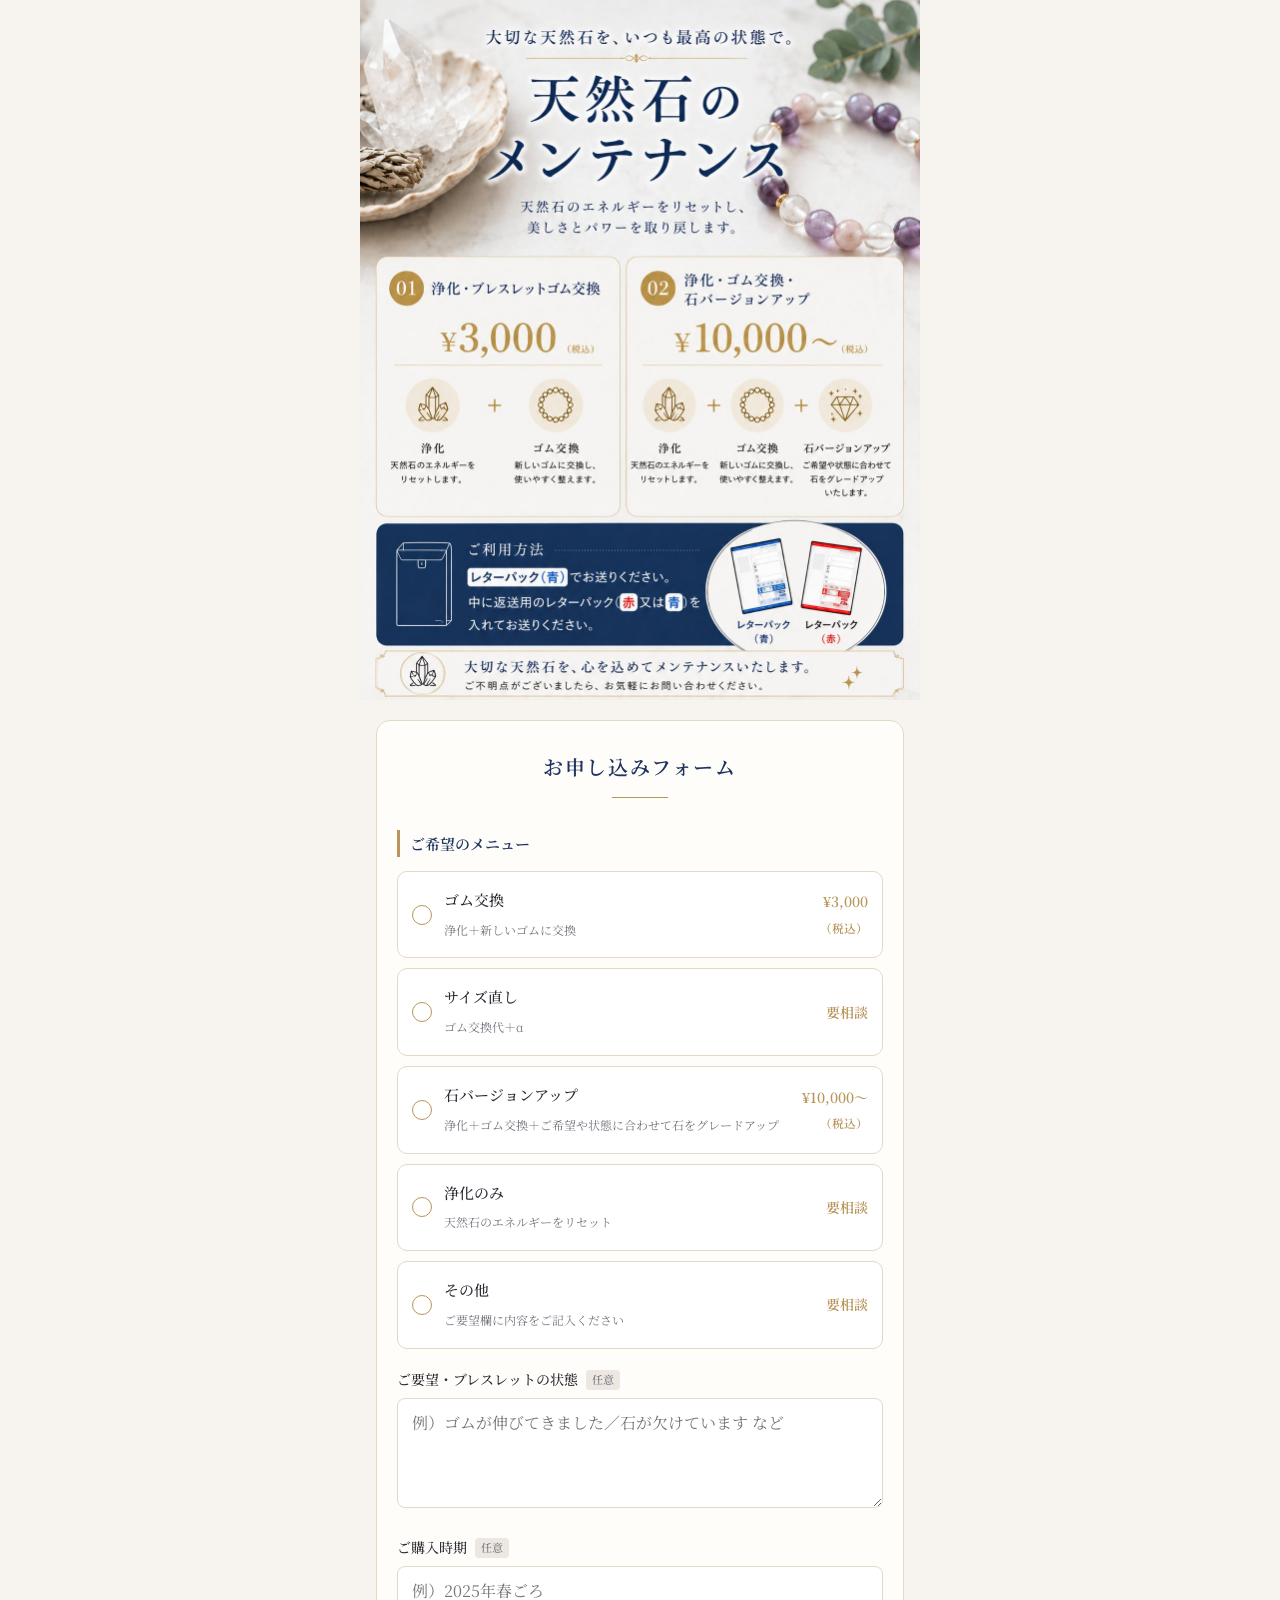
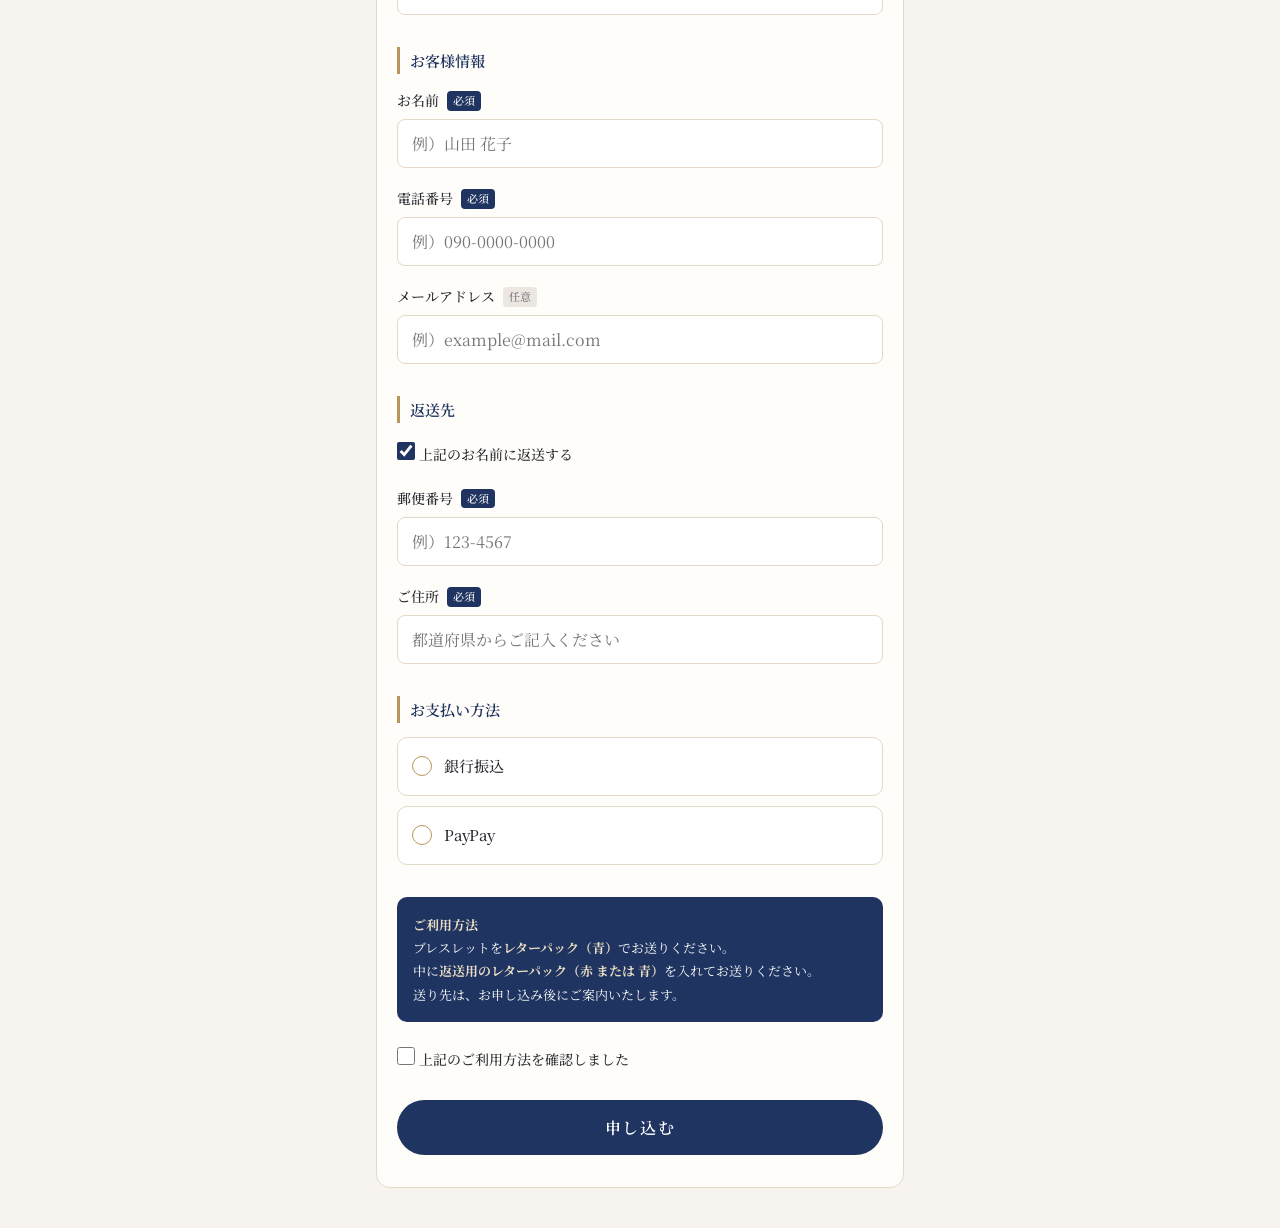
==== maintenance.html @ c54e3139 "メンテナンス申込フォーム（LIFF対応）を追加 - maintenance.html: 浄化・ゴム交換・サイズ直し・石バージョンアップの申込フォーム   LINEの中（LIFF）で開くとLINE名の入" ====
<!DOCTYPE html>
<html lang="ja">
<head>
  <meta charset="UTF-8">
  <meta name="viewport" content="width=device-width, initial-scale=1.0">
  <title>天然石のメンテナンス お申し込み</title>
  <meta name="description" content="天然石ブレスレットの浄化・ゴム交換・サイズ直し・石バージョンアップのお申し込みフォーム">
  <meta name="robots" content="noindex">
  <link rel="preconnect" href="https://fonts.googleapis.com">
  <link rel="preconnect" href="https://fonts.gstatic.com" crossorigin>
  <link href="https://fonts.googleapis.com/css2?family=Noto+Serif+JP:wght@400;500;600&display=swap" rel="stylesheet">
  <script charset="utf-8" src="https://static.line-scdn.net/liff/edge/2/sdk.js"></script>
  <style>
    *, *::before, *::after { box-sizing: border-box; margin: 0; padding: 0; }

    :root {
      --navy:       #1f3460;
      --navy-light: #2f4a7e;
      --gold:       #b8955a;
      --gold-light: #e9dcc3;
      --bg:         #f7f4ef;
      --card:       #fffdf9;
      --border:     #e4d9c6;
      --text:       #2b2b33;
      --text-muted: #77737d;
      --error:      #c0504d;
      --line-green: #06c755;
    }

    body {
      background: var(--bg);
      color: var(--text);
      font-family: 'Noto Serif JP', serif;
      line-height: 1.8;
      -webkit-text-size-adjust: 100%;
    }

    .wrap { max-width: 560px; margin: 0 auto; }

    .hero img { display: block; width: 100%; height: auto; }

    .greeting {
      margin: 20px 16px 0;
      padding: 12px 16px;
      background: var(--card);
      border: 1px solid var(--border);
      border-radius: 10px;
      font-size: 14px;
      color: var(--navy);
      display: none;
    }

    .friend-banner {
      margin: 12px 16px 0;
      padding: 14px 16px;
      background: #eefaf2;
      border: 1px solid #bfe8cd;
      border-radius: 10px;
      font-size: 13px;
      display: none;
    }
    .friend-banner a {
      display: inline-block;
      margin-top: 8px;
      padding: 8px 18px;
      background: var(--line-green);
      color: #fff;
      border-radius: 999px;
      text-decoration: none;
      font-weight: 600;
    }

    .form-card {
      margin: 20px 16px 40px;
      padding: 28px 20px 32px;
      background: var(--card);
      border: 1px solid var(--border);
      border-radius: 14px;
    }

    .form-title {
      text-align: center;
      font-size: 20px;
      font-weight: 600;
      color: var(--navy);
      letter-spacing: .08em;
    }
    .form-title::after {
      content: '';
      display: block;
      width: 56px;
      height: 1px;
      margin: 12px auto 0;
      background: var(--gold);
    }

    .section-title {
      margin: 32px 0 14px;
      padding-left: 10px;
      border-left: 3px solid var(--gold);
      font-size: 15px;
      font-weight: 600;
      color: var(--navy);
    }

    .form-group { margin-bottom: 18px; }

    .form-group > label,
    .group-label {
      display: block;
      margin-bottom: 6px;
      font-size: 14px;
      font-weight: 500;
    }

    .required, .optional {
      display: inline-block;
      margin-left: 8px;
      padding: 0 6px;
      border-radius: 4px;
      font-size: 11px;
      vertical-align: 1px;
    }
    .required { background: var(--navy); color: #fff; }
    .optional { background: #ece8e1; color: var(--text-muted); }

    input[type="text"], input[type="tel"], input[type="email"], textarea {
      width: 100%;
      padding: 12px 14px;
      border: 1px solid var(--border);
      border-radius: 8px;
      background: #fff;
      color: var(--text);
      font-family: inherit;
      font-size: 16px; /* iOSで拡大されないように16px以上 */
      transition: border-color .2s;
    }
    input:focus, textarea:focus { outline: none; border-color: var(--gold); }
    textarea { min-height: 110px; resize: vertical; }

    .hint { margin-top: 4px; font-size: 12px; color: var(--text-muted); }

    .field-error { display: none; margin-top: 4px; font-size: 12px; color: var(--error); }
    .has-error input, .has-error textarea { border-color: var(--error); }
    .has-error .choice { border-color: var(--error); }
    .has-error .field-error { display: block; }

    /* ── 選択肢（メニュー・お支払い） ── */
    .choices { display: grid; gap: 10px; }
    .choice {
      position: relative;
      display: flex;
      align-items: center;
      gap: 12px;
      padding: 14px;
      border: 1px solid var(--border);
      border-radius: 10px;
      background: #fff;
      cursor: pointer;
      transition: border-color .2s, background .2s;
    }
    .choice input { position: absolute; opacity: 0; pointer-events: none; }
    .choice .dot {
      flex: none;
      width: 20px; height: 20px;
      border: 1.5px solid var(--gold);
      border-radius: 50%;
    }
    .choice:has(input:checked) { border-color: var(--gold); background: #fbf6ec; }
    .choice:has(input:checked) .dot { background: radial-gradient(var(--gold) 0 45%, transparent 50%); }
    .choice:has(input:focus-visible) { outline: 2px solid var(--gold); outline-offset: 2px; }
    .choice-body { flex: 1; min-width: 0; }
    .choice-name { font-size: 15px; font-weight: 500; }
    .choice-desc { font-size: 12px; color: var(--text-muted); line-height: 1.6; }
    .choice-price { flex: none; font-size: 14px; font-weight: 600; color: var(--gold); text-align: right; }

    .check {
      display: flex;
      gap: 10px;
      align-items: flex-start;
      font-size: 14px;
      cursor: pointer;
    }
    .check input { margin-top: 5px; width: 18px; height: 18px; accent-color: var(--navy); flex: none; }

    .how-to {
      margin-top: 32px;
      padding: 16px;
      background: var(--navy);
      color: #fff;
      border-radius: 10px;
      font-size: 13px;
    }
    .how-to strong { color: var(--gold-light); }

    .btn-submit {
      display: block;
      width: 100%;
      margin-top: 28px;
      padding: 16px;
      border: none;
      border-radius: 999px;
      background: var(--navy);
      color: #fff;
      font-family: inherit;
      font-size: 16px;
      font-weight: 600;
      letter-spacing: .1em;
      cursor: pointer;
      transition: background .2s;
    }
    .btn-submit:hover { background: var(--navy-light); }
    .btn-submit:disabled { opacity: .6; cursor: default; }

    .hidden { display: none !important; }

    #thanks { display: none; text-align: center; padding: 16px 0; }
    #thanks .icon { font-size: 28px; color: var(--gold); }
    #thanks h2 { margin: 8px 0 16px; font-size: 18px; color: var(--navy); }
    #thanks p { font-size: 14px; text-align: left; }
    #thanks .btn-submit { margin-top: 24px; }
  </style>
</head>
<body>
<div class="wrap">

  <div class="hero">
    <img src="images/maintenance.jpg" alt="天然石のメンテナンス｜01 浄化・ブレスレットゴム交換 3,000円（税込）／02 浄化・ゴム交換・石バージョンアップ 10,000円〜（税込）／レターパック（青）でお送りください。中に返送用のレターパック（赤または青）を入れてお送りください。" width="1122" height="1402">
  </div>

  <p class="greeting" id="greeting"></p>

  <div class="friend-banner" id="friendBanner">
    お申し込み後のご連絡はLINEでお送りします。<br>
    まだの方は友だち追加をお願いいたします。<br>
    <a href="https://line.me/R/ti/p/@736geidk">友だち追加する</a>
  </div>

  <div class="form-card">
    <form id="maintenanceForm" novalidate>
      <h1 class="form-title">お申し込みフォーム</h1>

      <p class="section-title">ご希望のメニュー</p>

      <div class="form-group">
        <div class="choices">
          <label class="choice">
            <input type="radio" name="menu" value="ゴム交換（浄化付き）" required>
            <span class="dot"></span>
            <span class="choice-body">
              <span class="choice-name">ゴム交換</span><br>
              <span class="choice-desc">浄化＋新しいゴムに交換</span>
            </span>
            <span class="choice-price">¥3,000<br><small>（税込）</small></span>
          </label>
          <label class="choice">
            <input type="radio" name="menu" value="サイズ直し">
            <span class="dot"></span>
            <span class="choice-body">
              <span class="choice-name">サイズ直し</span><br>
              <span class="choice-desc">ゴム交換代＋α</span>
            </span>
            <span class="choice-price">要相談</span>
          </label>
          <label class="choice">
            <input type="radio" name="menu" value="バージョンアップ（浄化・ゴム交換付き）">
            <span class="dot"></span>
            <span class="choice-body">
              <span class="choice-name">石バージョンアップ</span><br>
              <span class="choice-desc">浄化＋ゴム交換＋ご希望や状態に合わせて石をグレードアップ</span>
            </span>
            <span class="choice-price">¥10,000〜<br><small>（税込）</small></span>
          </label>
          <label class="choice">
            <input type="radio" name="menu" value="浄化のみ">
            <span class="dot"></span>
            <span class="choice-body">
              <span class="choice-name">浄化のみ</span><br>
              <span class="choice-desc">天然石のエネルギーをリセット</span>
            </span>
            <span class="choice-price">要相談</span>
          </label>
          <label class="choice">
            <input type="radio" name="menu" value="その他">
            <span class="dot"></span>
            <span class="choice-body">
              <span class="choice-name">その他</span><br>
              <span class="choice-desc">ご要望欄に内容をご記入ください</span>
            </span>
            <span class="choice-price">要相談</span>
          </label>
        </div>
        <p class="field-error">メニューを選択してください</p>
      </div>

      <div class="form-group hidden" id="sizeGroup">
        <label for="wishSize">ご希望のサイズ<span class="required">必須</span></label>
        <input type="text" id="wishSize" placeholder="例）今より1cm大きく／内径16cm">
        <p class="hint">分かる範囲で大丈夫です。手首まわりのサイズでもOKです。</p>
        <p class="field-error">ご希望のサイズをご記入ください</p>
      </div>

      <div class="form-group">
        <label for="detail">ご要望・ブレスレットの状態<span class="optional" id="detailBadge">任意</span></label>
        <textarea id="detail" placeholder="例）ゴムが伸びてきました／石が欠けています など"></textarea>
        <p class="field-error">ご要望をご記入ください</p>
      </div>

      <div class="form-group">
        <label for="purchase">ご購入時期<span class="optional">任意</span></label>
        <input type="text" id="purchase" placeholder="例）2025年春ごろ">
      </div>

      <p class="section-title">お客様情報</p>

      <div class="form-group">
        <label for="name">お名前<span class="required">必須</span></label>
        <input type="text" id="name" required autocomplete="name" placeholder="例）山田 花子">
        <p class="field-error">お名前をご記入ください</p>
      </div>

      <div class="form-group">
        <label for="phone">電話番号<span class="required">必須</span></label>
        <input type="tel" id="phone" required autocomplete="tel" placeholder="例）090-0000-0000">
        <p class="field-error">電話番号をご記入ください</p>
      </div>

      <div class="form-group">
        <label for="email">メールアドレス<span class="optional">任意</span></label>
        <input type="email" id="email" autocomplete="email" placeholder="例）example@mail.com">
        <p class="field-error">メールアドレスの形式をご確認ください</p>
      </div>

      <p class="section-title">返送先</p>

      <div class="form-group">
        <label class="check">
          <input type="checkbox" id="sameName" checked>
          上記のお名前に返送する
        </label>
      </div>

      <div class="form-group hidden" id="shipNameGroup">
        <label for="shipName">返送先のお名前<span class="required">必須</span></label>
        <input type="text" id="shipName" placeholder="例）山田 花子">
        <p class="field-error">返送先のお名前をご記入ください</p>
      </div>

      <div class="form-group">
        <label for="postal">郵便番号<span class="required">必須</span></label>
        <input type="text" id="postal" required inputmode="numeric" autocomplete="postal-code" placeholder="例）123-4567">
        <p class="field-error">郵便番号をご記入ください</p>
      </div>

      <div class="form-group">
        <label for="address">ご住所<span class="required">必須</span></label>
        <input type="text" id="address" required autocomplete="street-address" placeholder="都道府県からご記入ください">
        <p class="field-error">ご住所をご記入ください</p>
      </div>

      <p class="section-title">お支払い方法</p>

      <div class="form-group">
        <div class="choices">
          <label class="choice">
            <input type="radio" name="payment" value="銀行振込" required>
            <span class="dot"></span>
            <span class="choice-body"><span class="choice-name">銀行振込</span></span>
          </label>
          <label class="choice">
            <input type="radio" name="payment" value="PayPay">
            <span class="dot"></span>
            <span class="choice-body"><span class="choice-name">PayPay</span></span>
          </label>
        </div>
        <p class="field-error">お支払い方法を選択してください</p>
      </div>

      <div class="how-to">
        <strong>ご利用方法</strong><br>
        ブレスレットを<strong>レターパック（青）</strong>でお送りください。<br>
        中に<strong>返送用のレターパック（赤 または 青）</strong>を入れてお送りください。<br>
        送り先は、お申し込み後にご案内いたします。
      </div>

      <div class="form-group" style="margin-top:20px;">
        <label class="check">
          <input type="checkbox" id="agree" required>
          上記のご利用方法を確認しました
        </label>
        <p class="field-error">ご確認のうえチェックを入れてください</p>
      </div>

      <button type="submit" class="btn-submit">申し込む</button>
    </form>

    <div id="thanks">
      <div class="icon">✦</div>
      <h2>お申し込みありがとうございます</h2>
      <p>
        お申し込みを受け付けました。<br>
        ブレスレットの送り先など、今後のご案内をお送りいたしますので、しばらくお待ちください。<br><br>
        大切な天然石を、心を込めてメンテナンスいたします。
      </p>
      <button type="button" class="btn-submit hidden" id="closeBtn">閉じる</button>
    </div>
  </div>

</div>

<script>
  // ── 設定 ──
  // LINE Developers の「LINEログイン」チャネルで作成した LIFF アプリの LIFF ID
  const LIFF_ID = '';
  // 申込データの送信先（オーダーフォームと同じ Apps Script）
  const GAS_URL = 'https://script.google.com/macros/s/AKfycbypYcyZn3MXlnCaIjKRaNAeAQ-SerBT0H-wdRT5a0XG8OxXqxPBdfsIpCIqJxenPKl2/exec';

  const form = document.getElementById('maintenanceForm');
  const $ = id => document.getElementById(id);
  let liffReady = false;

  // ── LIFF（LINEの中で開いたとき、LINEの名前を入れて友だち状態を確認） ──
  async function initLiff() {
    if (!LIFF_ID || !window.liff) return;
    try {
      await liff.init({ liffId: LIFF_ID });
      liffReady = true;
      if (!liff.isLoggedIn()) return;

      const profile = await liff.getProfile();
      $('greeting').textContent = `${profile.displayName} 様、ご利用ありがとうございます。`;
      $('greeting').style.display = 'block';
      if (!$('name').value) $('name').value = profile.displayName;

      const friendship = await liff.getFriendship();
      if (!friendship.friendFlag) $('friendBanner').style.display = 'block';
    } catch (err) {
      console.warn('LIFF init error:', err);
    }
  }
  initLiff();

  // ── メニューに応じて入力欄を切り替え ──
  const detailPlaceholders = {
    'サイズ直し': '例）きつくなってきたので少し大きくしたいです',
    'バージョンアップ（浄化・ゴム交換付き）': '例）恋愛運を高めたい／ピンク系の石を足したい など、ご希望をご記入ください',
    'その他': 'ご希望の内容をご記入ください',
  };
  form.querySelectorAll('[name="menu"]').forEach(radio => {
    radio.addEventListener('change', () => {
      const menu = radio.value;
      $('sizeGroup').classList.toggle('hidden', menu !== 'サイズ直し');
      const detailRequired = menu === 'その他';
      $('detailBadge').textContent = detailRequired ? '必須' : '任意';
      $('detailBadge').className = detailRequired ? 'required' : 'optional';
      $('detail').placeholder = detailPlaceholders[menu] || '例）ゴムが伸びてきました／石が欠けています など';
    });
  });

  $('sameName').addEventListener('change', e => {
    $('shipNameGroup').classList.toggle('hidden', e.target.checked);
  });

  // ── バリデーション ──
  function validate() {
    form.querySelectorAll('.form-group').forEach(g => g.classList.remove('has-error'));
    const errors = [];
    const fail = el => errors.push(el.closest('.form-group'));
    const menu = (form.querySelector('[name="menu"]:checked') || {}).value;

    if (!menu) fail(form.querySelector('[name="menu"]'));
    if (menu === 'サイズ直し' && !$('wishSize').value.trim()) fail($('wishSize'));
    if (menu === 'その他' && !$('detail').value.trim()) fail($('detail'));
    ['name', 'phone', 'postal', 'address'].forEach(id => {
      if (!$(id).value.trim()) fail($(id));
    });
    const email = $('email').value.trim();
    if (email && !/^[^\s@]+@[^\s@]+\.[^\s@]+$/.test(email)) fail($('email'));
    if (!$('sameName').checked && !$('shipName').value.trim()) fail($('shipName'));
    if (!form.querySelector('[name="payment"]:checked')) fail(form.querySelector('[name="payment"]'));
    if (!$('agree').checked) fail($('agree'));

    errors.forEach(g => g.classList.add('has-error'));
    if (errors.length) errors[0].scrollIntoView({ behavior: 'smooth', block: 'center' });
    return errors.length === 0;
  }

  form.addEventListener('input', e => {
    const group = e.target.closest('.form-group');
    if (group) group.classList.remove('has-error');
  });

  // ── 送信 ──
  form.addEventListener('submit', async e => {
    e.preventDefault();
    if (!validate()) return;

    const btn = form.querySelector('.btn-submit');
    btn.textContent = '送信中...';
    btn.disabled = true;

    const menu = form.querySelector('[name="menu"]:checked').value;
    const data = {
      formType: 'maintenance',
      menu,
      wishSize: menu === 'サイズ直し' ? $('wishSize').value.trim() : '',
      detail:   $('detail').value.trim(),
      purchase: $('purchase').value.trim(),
      name:     $('name').value.trim(),
      phone:    $('phone').value.trim(),
      email:    $('email').value.trim(),
      shipName: $('sameName').checked ? $('name').value.trim() : $('shipName').value.trim(),
      postal:   $('postal').value.trim(),
      address:  $('address').value.trim(),
      payment:  form.querySelector('[name="payment"]:checked').value,
      // LINEのIDトークン（Apps Script側で本人確認し、受付メッセージを送るのに使う）
      lineIdToken: liffReady && liff.isLoggedIn() ? (liff.getIDToken() || '') : '',
    };

    try {
      await fetch(GAS_URL, {
        method: 'POST',
        mode: 'no-cors',
        headers: { 'Content-Type': 'text/plain;charset=utf-8' },
        body: JSON.stringify(data),
      });
      form.style.display = 'none';
      $('thanks').style.display = 'block';
      if (liffReady && liff.isInClient()) {
        $('closeBtn').classList.remove('hidden');
        $('closeBtn').addEventListener('click', () => liff.closeWindow());
      }
      window.scrollTo({ top: $('thanks').closest('.form-card').offsetTop - 16, behavior: 'smooth' });
    } catch (err) {
      btn.textContent = '申し込む';
      btn.disabled = false;
      alert('送信に失敗しました。通信環境をご確認のうえ、もう一度お試しください。');
    }
  });
</script>
</body>
</html>
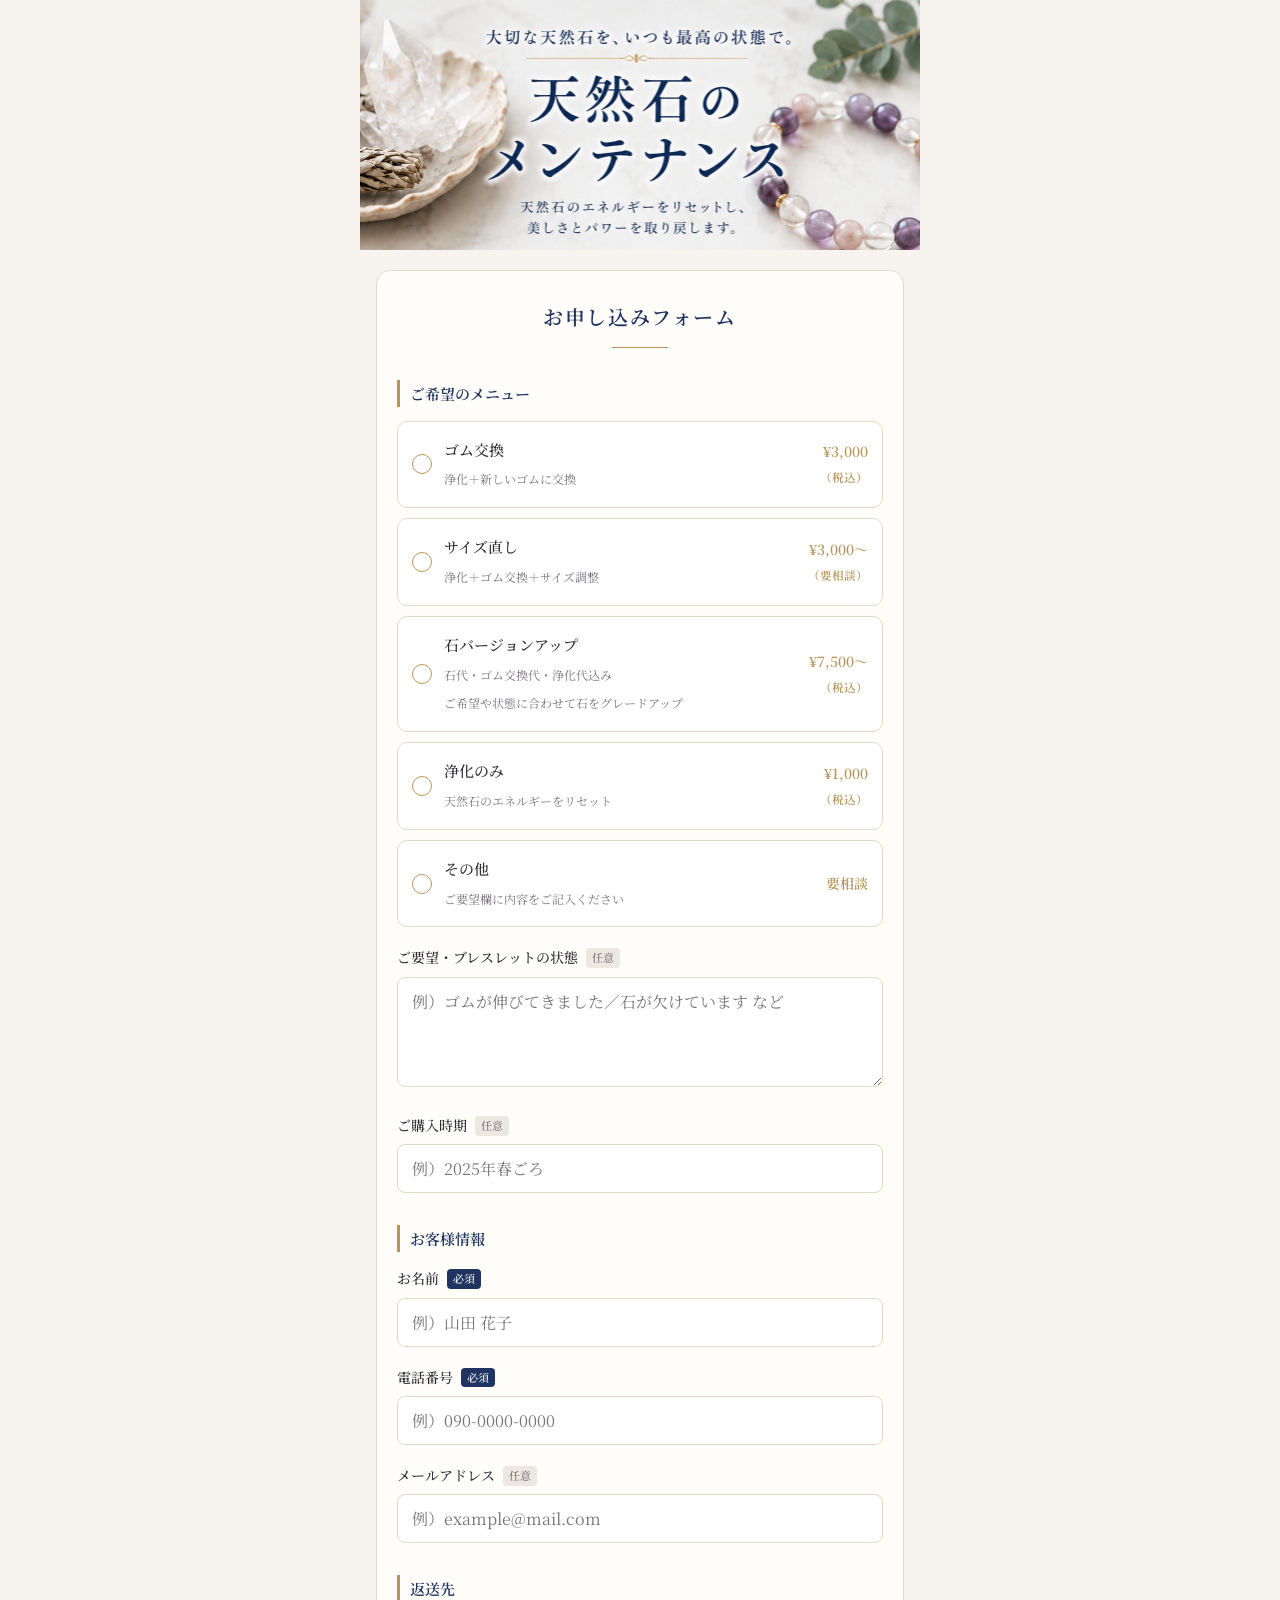
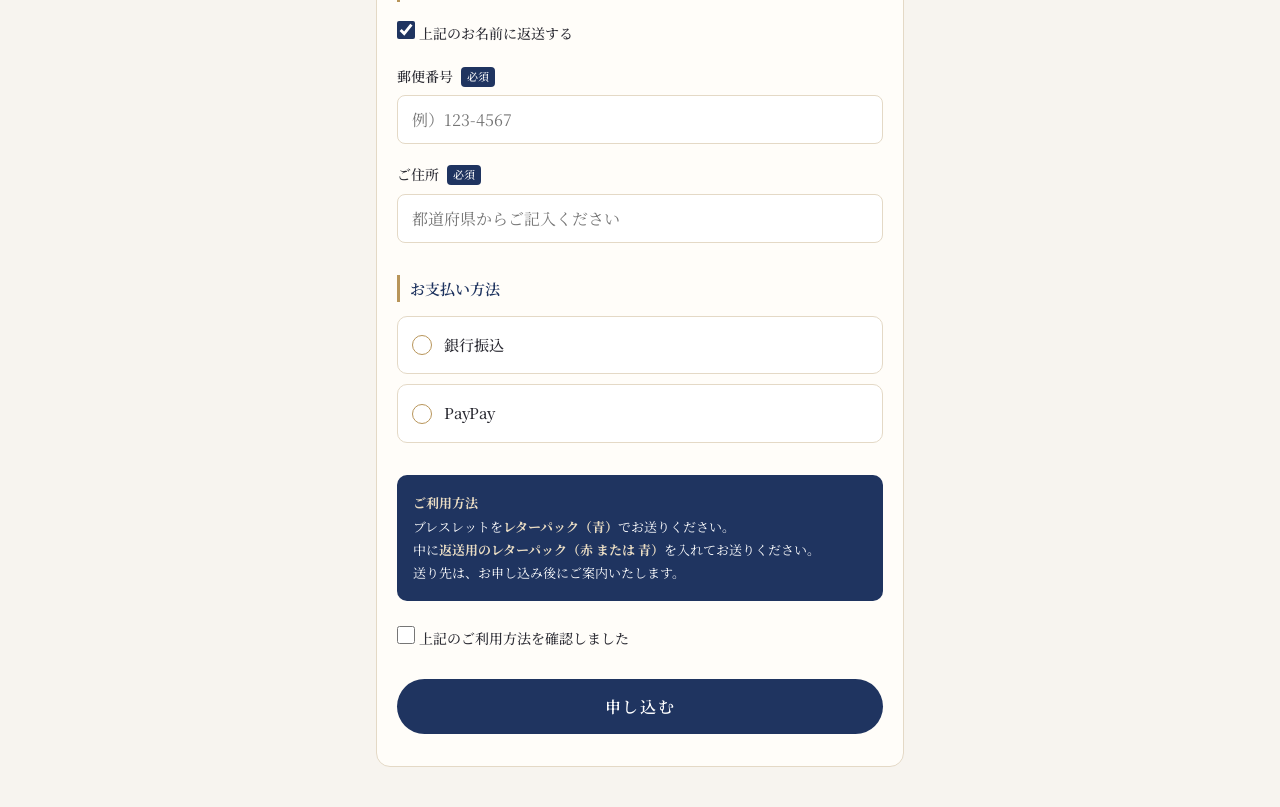
==== commit c234cc33: "メンテナンスの料金を更新 - サイズ直し ¥3,000〜（要相談）、浄化のみ ¥1,000 - 石バージョンアップを ¥7,500／¥9,600／¥19,700／それ以上（要相談）のコース選択に - " ====
--- a/maintenance.html
+++ b/maintenance.html
@@ -225,7 +225,7 @@
 <div class="wrap">
 
   <div class="hero">
-    <img src="images/maintenance.jpg" alt="天然石のメンテナンス｜01 浄化・ブレスレットゴム交換 3,000円（税込）／02 浄化・ゴム交換・石バージョンアップ 10,000円〜（税込）／レターパック（青）でお送りください。中に返送用のレターパック（赤または青）を入れてお送りください。" width="1122" height="1402">
+    <img src="images/maintenance.jpg" alt="大切な天然石を、いつも最高の状態で。天然石のメンテナンス" width="1122" height="500">
   </div>
 
   <p class="greeting" id="greeting"></p>
@@ -245,7 +245,7 @@
       <div class="form-group">
         <div class="choices">
           <label class="choice">
-            <input type="radio" name="menu" value="ゴム交換（浄化付き）" required>
+            <input type="radio" name="menu" value="ゴム交換（浄化付き）¥3,000" data-key="rubber" required>
             <span class="dot"></span>
             <span class="choice-body">
               <span class="choice-name">ゴム交換</span><br>
@@ -254,34 +254,34 @@
             <span class="choice-price">¥3,000<br><small>（税込）</small></span>
           </label>
           <label class="choice">
-            <input type="radio" name="menu" value="サイズ直し">
+            <input type="radio" name="menu" value="サイズ直し（浄化・ゴム交換付き）¥3,000〜 要相談" data-key="size">
             <span class="dot"></span>
             <span class="choice-body">
               <span class="choice-name">サイズ直し</span><br>
-              <span class="choice-desc">ゴム交換代＋α</span>
+              <span class="choice-desc">浄化＋ゴム交換＋サイズ調整</span>
             </span>
-            <span class="choice-price">要相談</span>
-          </label>
-          <label class="choice">
-            <input type="radio" name="menu" value="バージョンアップ（浄化・ゴム交換付き）">
+            <span class="choice-price">¥3,000〜<br><small>（要相談）</small></span>
+          </label>
+          <label class="choice">
+            <input type="radio" name="menu" value="石バージョンアップ" data-key="upgrade">
             <span class="dot"></span>
             <span class="choice-body">
               <span class="choice-name">石バージョンアップ</span><br>
-              <span class="choice-desc">浄化＋ゴム交換＋ご希望や状態に合わせて石をグレードアップ</span>
+              <span class="choice-desc">石代・ゴム交換代・浄化代込み<br>ご希望や状態に合わせて石をグレードアップ</span>
             </span>
-            <span class="choice-price">¥10,000〜<br><small>（税込）</small></span>
-          </label>
-          <label class="choice">
-            <input type="radio" name="menu" value="浄化のみ">
+            <span class="choice-price">¥7,500〜<br><small>（税込）</small></span>
+          </label>
+          <label class="choice">
+            <input type="radio" name="menu" value="浄化のみ ¥1,000" data-key="cleanse">
             <span class="dot"></span>
             <span class="choice-body">
               <span class="choice-name">浄化のみ</span><br>
               <span class="choice-desc">天然石のエネルギーをリセット</span>
             </span>
-            <span class="choice-price">要相談</span>
-          </label>
-          <label class="choice">
-            <input type="radio" name="menu" value="その他">
+            <span class="choice-price">¥1,000<br><small>（税込）</small></span>
+          </label>
+          <label class="choice">
+            <input type="radio" name="menu" value="その他（要相談）" data-key="other">
             <span class="dot"></span>
             <span class="choice-body">
               <span class="choice-name">その他</span><br>
@@ -291,6 +291,38 @@
           </label>
         </div>
         <p class="field-error">メニューを選択してください</p>
+      </div>
+
+      <div class="form-group hidden" id="courseGroup">
+        <span class="group-label">バージョンアップのコース<span class="required">必須</span></span>
+        <div class="choices">
+          <label class="choice">
+            <input type="radio" name="course" value="¥7,500コース">
+            <span class="dot"></span>
+            <span class="choice-body"><span class="choice-name">¥7,500 コース</span></span>
+          </label>
+          <label class="choice">
+            <input type="radio" name="course" value="¥9,600コース">
+            <span class="dot"></span>
+            <span class="choice-body"><span class="choice-name">¥9,600 コース</span></span>
+          </label>
+          <label class="choice">
+            <input type="radio" name="course" value="¥19,700コース">
+            <span class="dot"></span>
+            <span class="choice-body"><span class="choice-name">¥19,700 コース</span></span>
+          </label>
+          <label class="choice">
+            <input type="radio" name="course" value="それ以上をご希望（要相談）">
+            <span class="dot"></span>
+            <span class="choice-body">
+              <span class="choice-name">それ以上をご希望</span><br>
+              <span class="choice-desc">内容によっては、新しくお作りするご提案をさせていただく場合がございます</span>
+            </span>
+            <span class="choice-price">要相談</span>
+          </label>
+        </div>
+        <p class="hint">いずれも石代・ゴム交換代・浄化代込み（税込）です。</p>
+        <p class="field-error">コースを選択してください</p>
       </div>
 
       <div class="form-group hidden" id="sizeGroup">
@@ -442,15 +474,17 @@
 
   // ── メニューに応じて入力欄を切り替え ──
   const detailPlaceholders = {
-    'サイズ直し': '例）きつくなってきたので少し大きくしたいです',
-    'バージョンアップ（浄化・ゴム交換付き）': '例）恋愛運を高めたい／ピンク系の石を足したい など、ご希望をご記入ください',
-    'その他': 'ご希望の内容をご記入ください',
+    size:    '例）きつくなってきたので少し大きくしたいです',
+    upgrade: '例）恋愛運を高めたい／ピンク系の石を足したい など、ご希望をご記入ください',
+    other:   'ご希望の内容をご記入ください',
   };
+  const menuKey = () => (form.querySelector('[name="menu"]:checked') || {dataset: {}}).dataset.key;
   form.querySelectorAll('[name="menu"]').forEach(radio => {
     radio.addEventListener('change', () => {
-      const menu = radio.value;
-      $('sizeGroup').classList.toggle('hidden', menu !== 'サイズ直し');
-      const detailRequired = menu === 'その他';
+      const menu = radio.dataset.key;
+      $('sizeGroup').classList.toggle('hidden', menu !== 'size');
+      $('courseGroup').classList.toggle('hidden', menu !== 'upgrade');
+      const detailRequired = menu === 'other';
       $('detailBadge').textContent = detailRequired ? '必須' : '任意';
       $('detailBadge').className = detailRequired ? 'required' : 'optional';
       $('detail').placeholder = detailPlaceholders[menu] || '例）ゴムが伸びてきました／石が欠けています など';
@@ -466,11 +500,12 @@
     form.querySelectorAll('.form-group').forEach(g => g.classList.remove('has-error'));
     const errors = [];
     const fail = el => errors.push(el.closest('.form-group'));
-    const menu = (form.querySelector('[name="menu"]:checked') || {}).value;
+    const menu = menuKey();
 
     if (!menu) fail(form.querySelector('[name="menu"]'));
-    if (menu === 'サイズ直し' && !$('wishSize').value.trim()) fail($('wishSize'));
-    if (menu === 'その他' && !$('detail').value.trim()) fail($('detail'));
+    if (menu === 'upgrade' && !form.querySelector('[name="course"]:checked')) fail(form.querySelector('[name="course"]'));
+    if (menu === 'size' && !$('wishSize').value.trim()) fail($('wishSize'));
+    if (menu === 'other' && !$('detail').value.trim()) fail($('detail'));
     ['name', 'phone', 'postal', 'address'].forEach(id => {
       if (!$(id).value.trim()) fail($(id));
     });
@@ -499,11 +534,15 @@
     btn.textContent = '送信中...';
     btn.disabled = true;
 
-    const menu = form.querySelector('[name="menu"]:checked').value;
+    const key = menuKey();
+    let menu = form.querySelector('[name="menu"]:checked').value;
+    if (key === 'upgrade') {
+      menu += ' ' + form.querySelector('[name="course"]:checked').value + '（石代・ゴム交換代・浄化代込み）';
+    }
     const data = {
       formType: 'maintenance',
       menu,
-      wishSize: menu === 'サイズ直し' ? $('wishSize').value.trim() : '',
+      wishSize: key === 'size' ? $('wishSize').value.trim() : '',
       detail:   $('detail').value.trim(),
       purchase: $('purchase').value.trim(),
       name:     $('name').value.trim(),
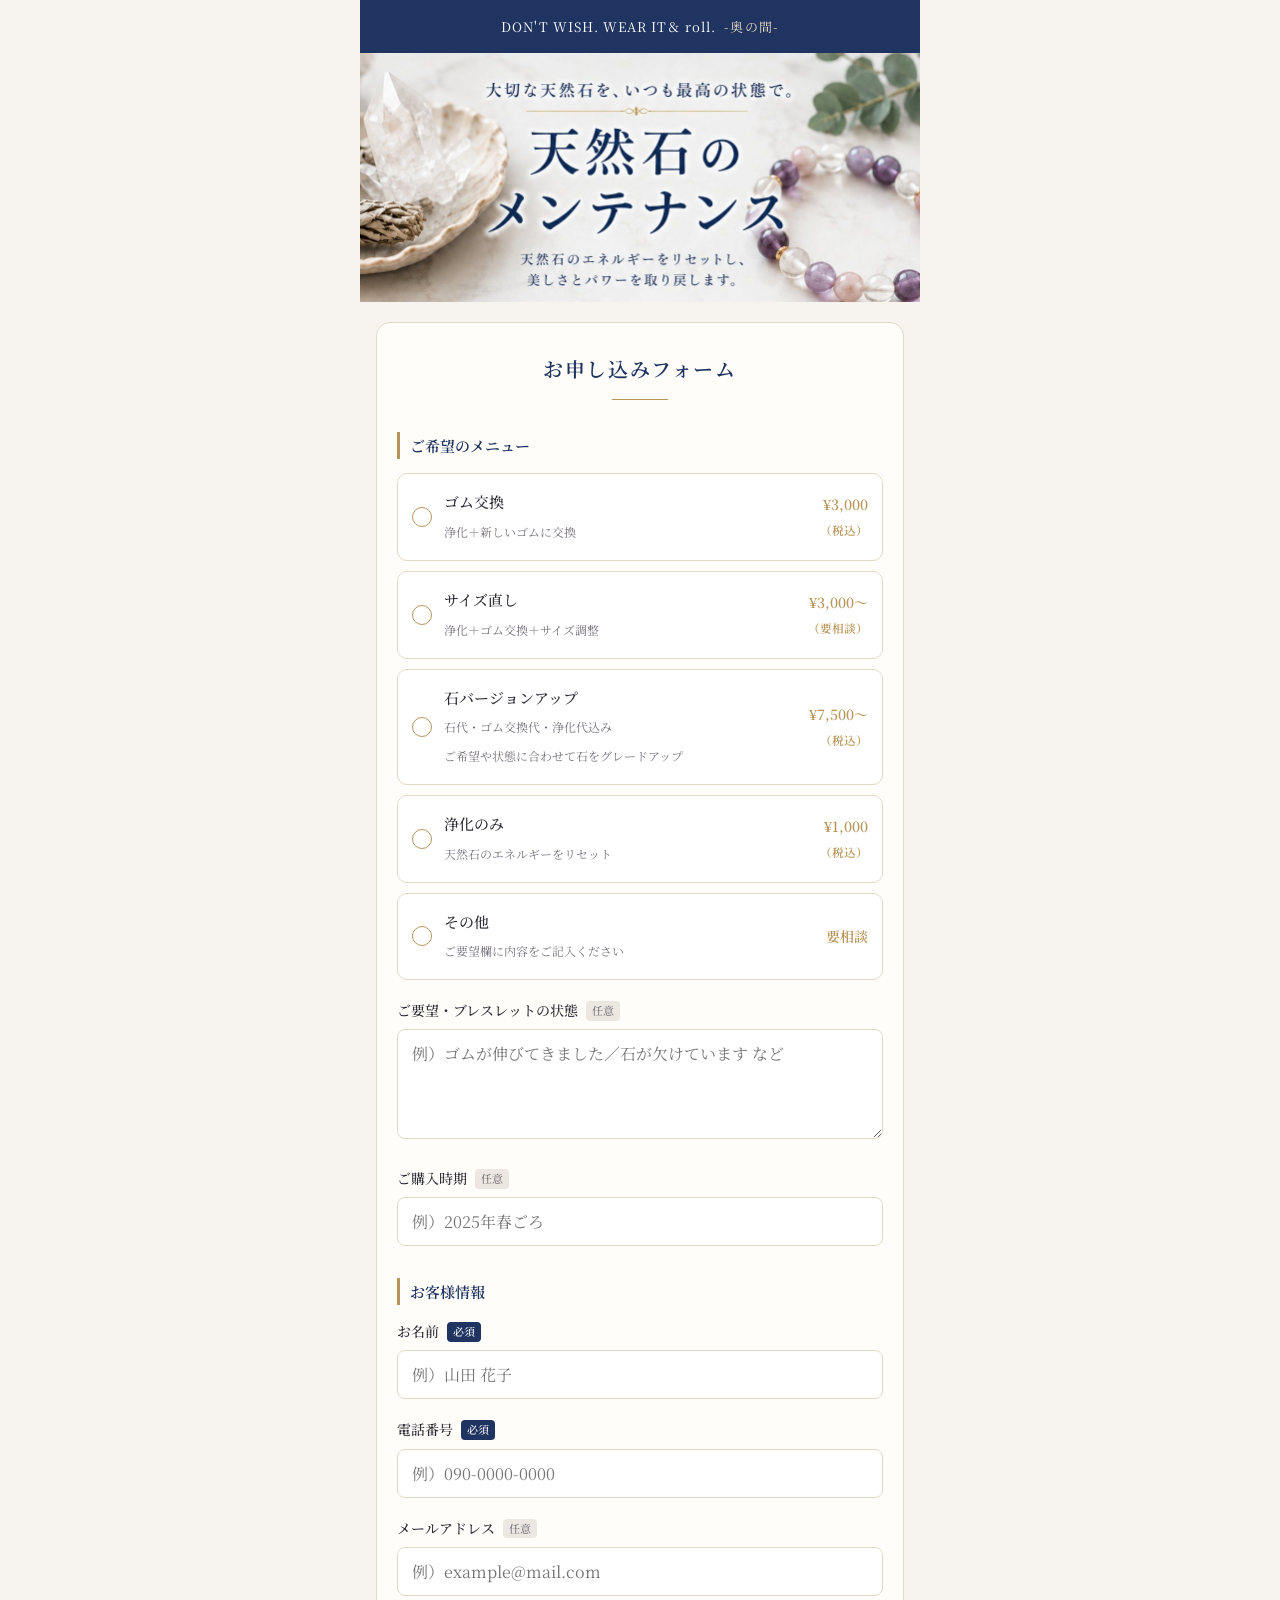
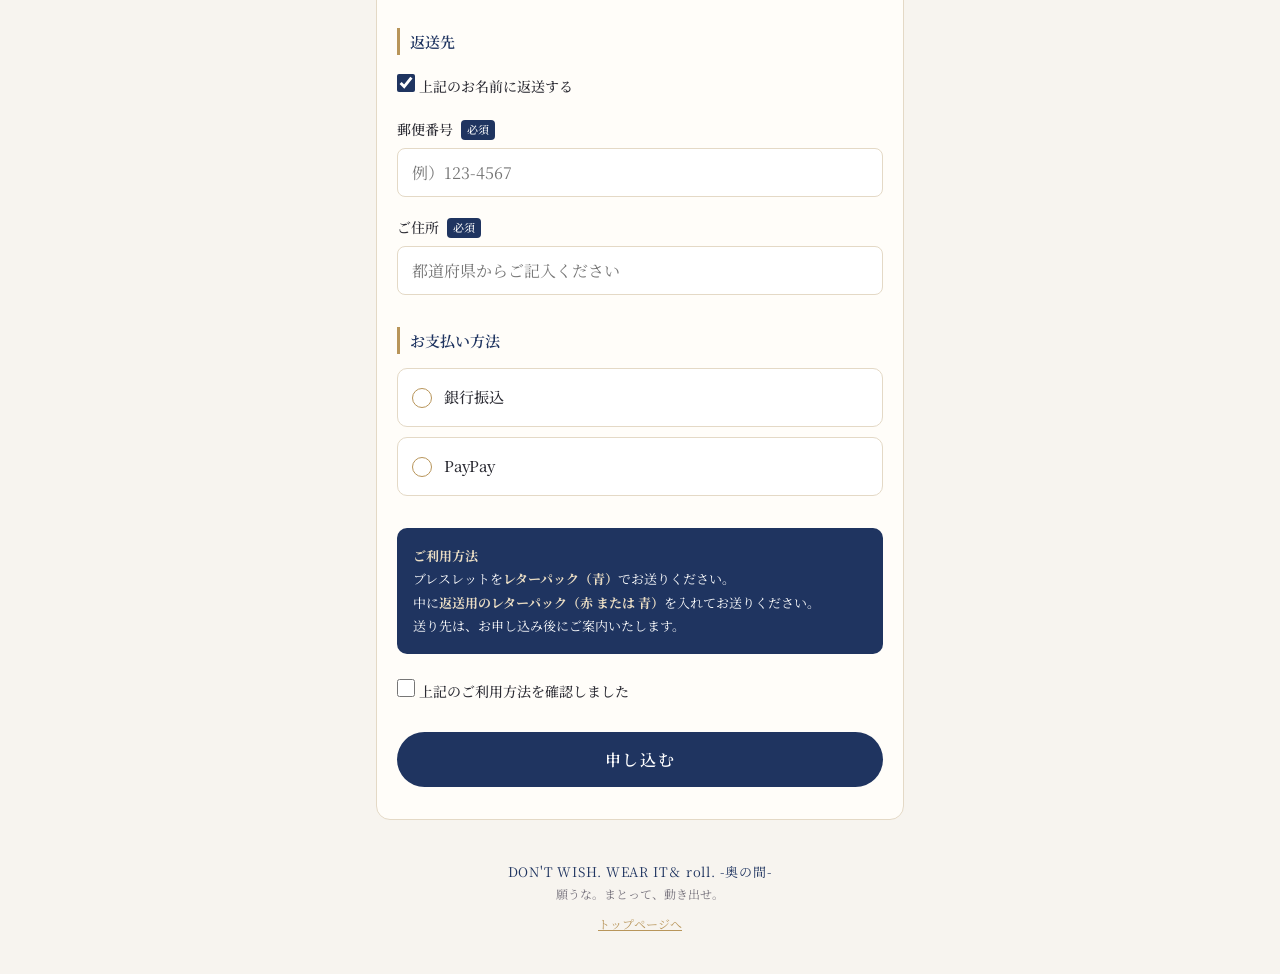
==== commit 449a9fec: "ショップ名を「DON'T WISH. WEAR IT＆ roll.-奥の間-」に変更し、メンテナンスをトップに統合 - サイト全体・通知の店名を変更、キャッチコピーを「願うな。まとって、動き出せ。」に" ====
--- a/maintenance.html
+++ b/maintenance.html
@@ -3,7 +3,7 @@
 <head>
   <meta charset="UTF-8">
   <meta name="viewport" content="width=device-width, initial-scale=1.0">
-  <title>天然石のメンテナンス お申し込み</title>
+  <title>天然石のメンテナンス お申し込み｜DON'T WISH. WEAR IT＆ roll.-奥の間-</title>
   <meta name="description" content="天然石ブレスレットの浄化・ゴム交換・サイズ直し・石バージョンアップのお申し込みフォーム">
   <meta name="robots" content="noindex">
   <link rel="preconnect" href="https://fonts.googleapis.com">
@@ -36,6 +36,14 @@
     }
 
     .wrap { max-width: 560px; margin: 0 auto; }
+
+    .shop-bar { padding: 12px 16px; background: var(--navy); text-align: center; }
+    .shop-bar a { color: #fff; text-decoration: none; font-size: 13px; letter-spacing: .08em; }
+    .shop-bar span { margin-left: 8px; color: var(--gold-light); }
+
+    .shop-footer { padding: 0 16px 40px; text-align: center; font-size: 12px; color: var(--text-muted); }
+    .shop-footer-name { color: var(--navy); font-size: 13px; letter-spacing: .06em; }
+    .shop-footer a { display: inline-block; margin-top: 8px; color: var(--gold); }
 
     .hero img { display: block; width: 100%; height: auto; }
 
@@ -224,6 +232,10 @@
 <body>
 <div class="wrap">
 
+  <header class="shop-bar">
+    <a href="./">DON'T WISH. WEAR IT＆ roll.<span>-奥の間-</span></a>
+  </header>
+
   <div class="hero">
     <img src="images/maintenance.jpg" alt="大切な天然石を、いつも最高の状態で。天然石のメンテナンス" width="1122" height="500">
   </div>
@@ -437,6 +449,12 @@
       <button type="button" class="btn-submit hidden" id="closeBtn">閉じる</button>
     </div>
   </div>
+
+  <footer class="shop-footer">
+    <p class="shop-footer-name">DON'T WISH. WEAR IT＆ roll. -奥の間-</p>
+    <p>願うな。まとって、動き出せ。</p>
+    <a href="./">トップページへ</a>
+  </footer>
 
 </div>
 
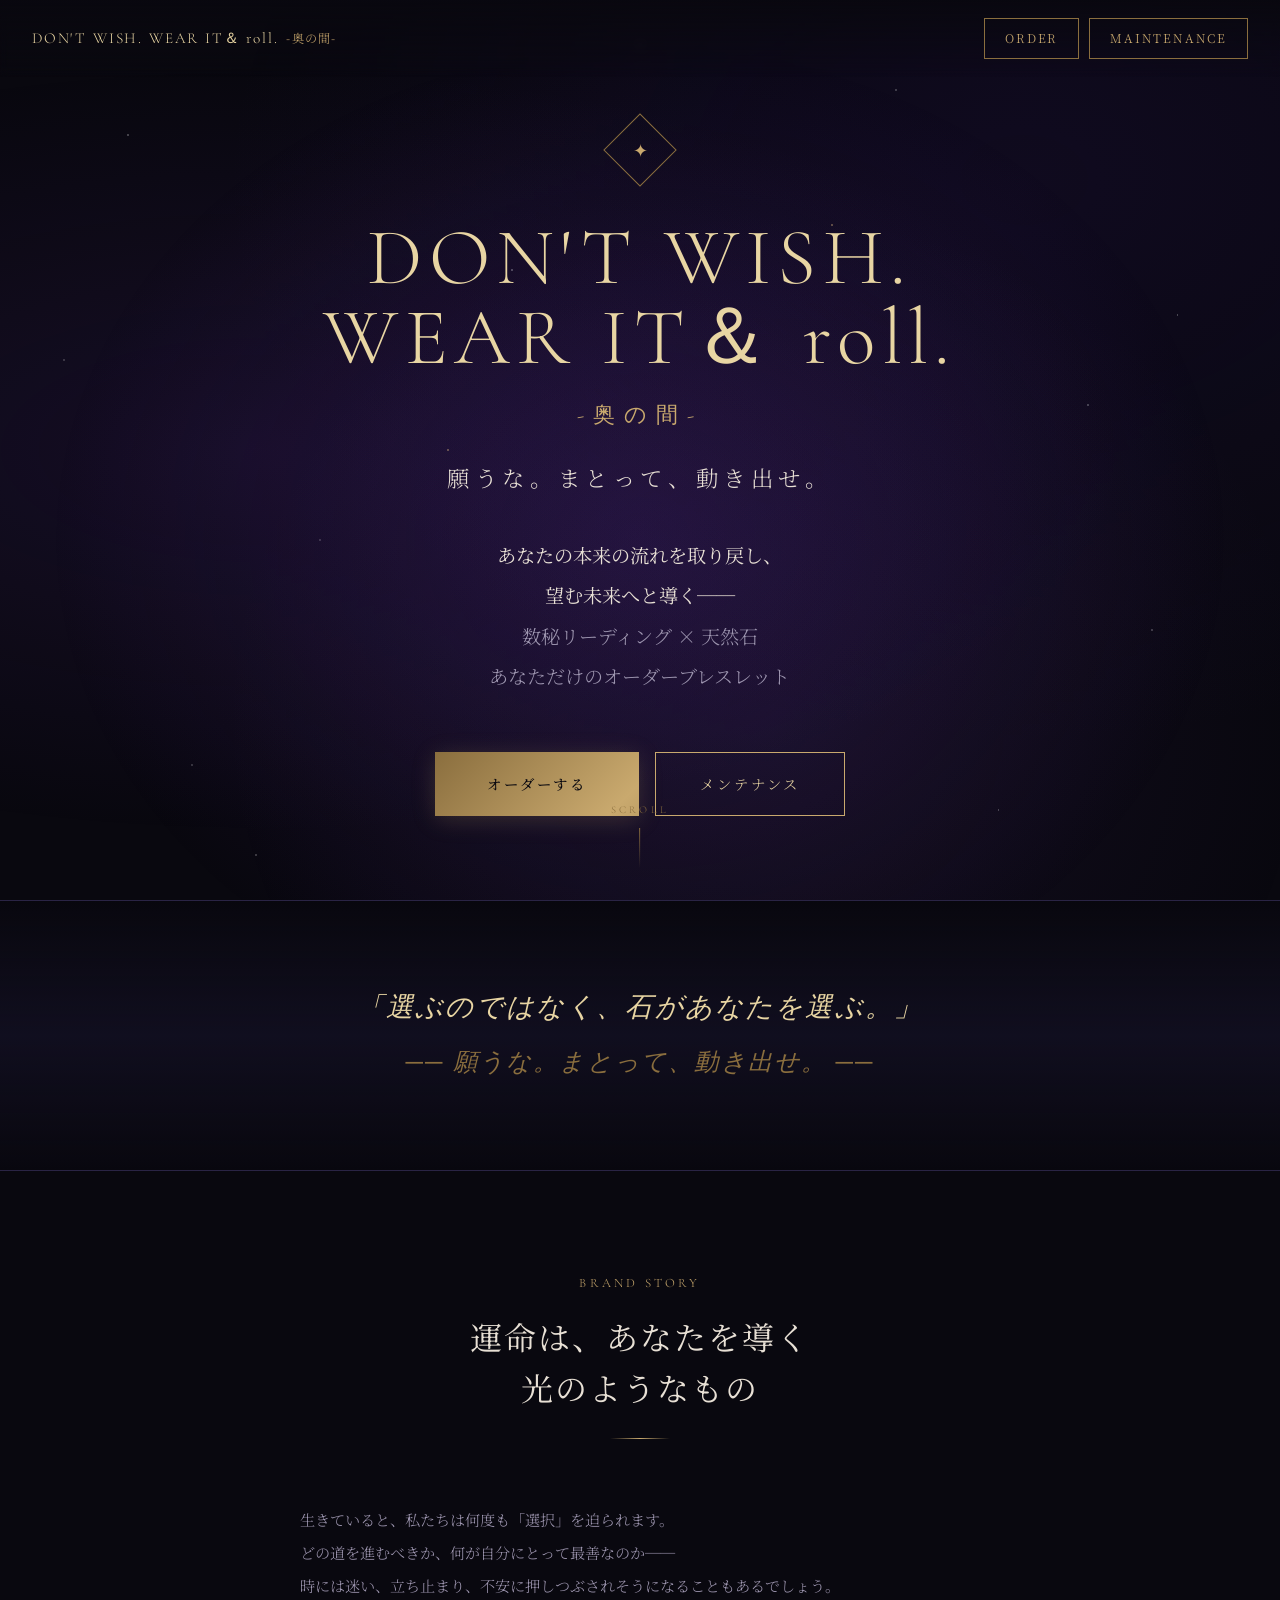
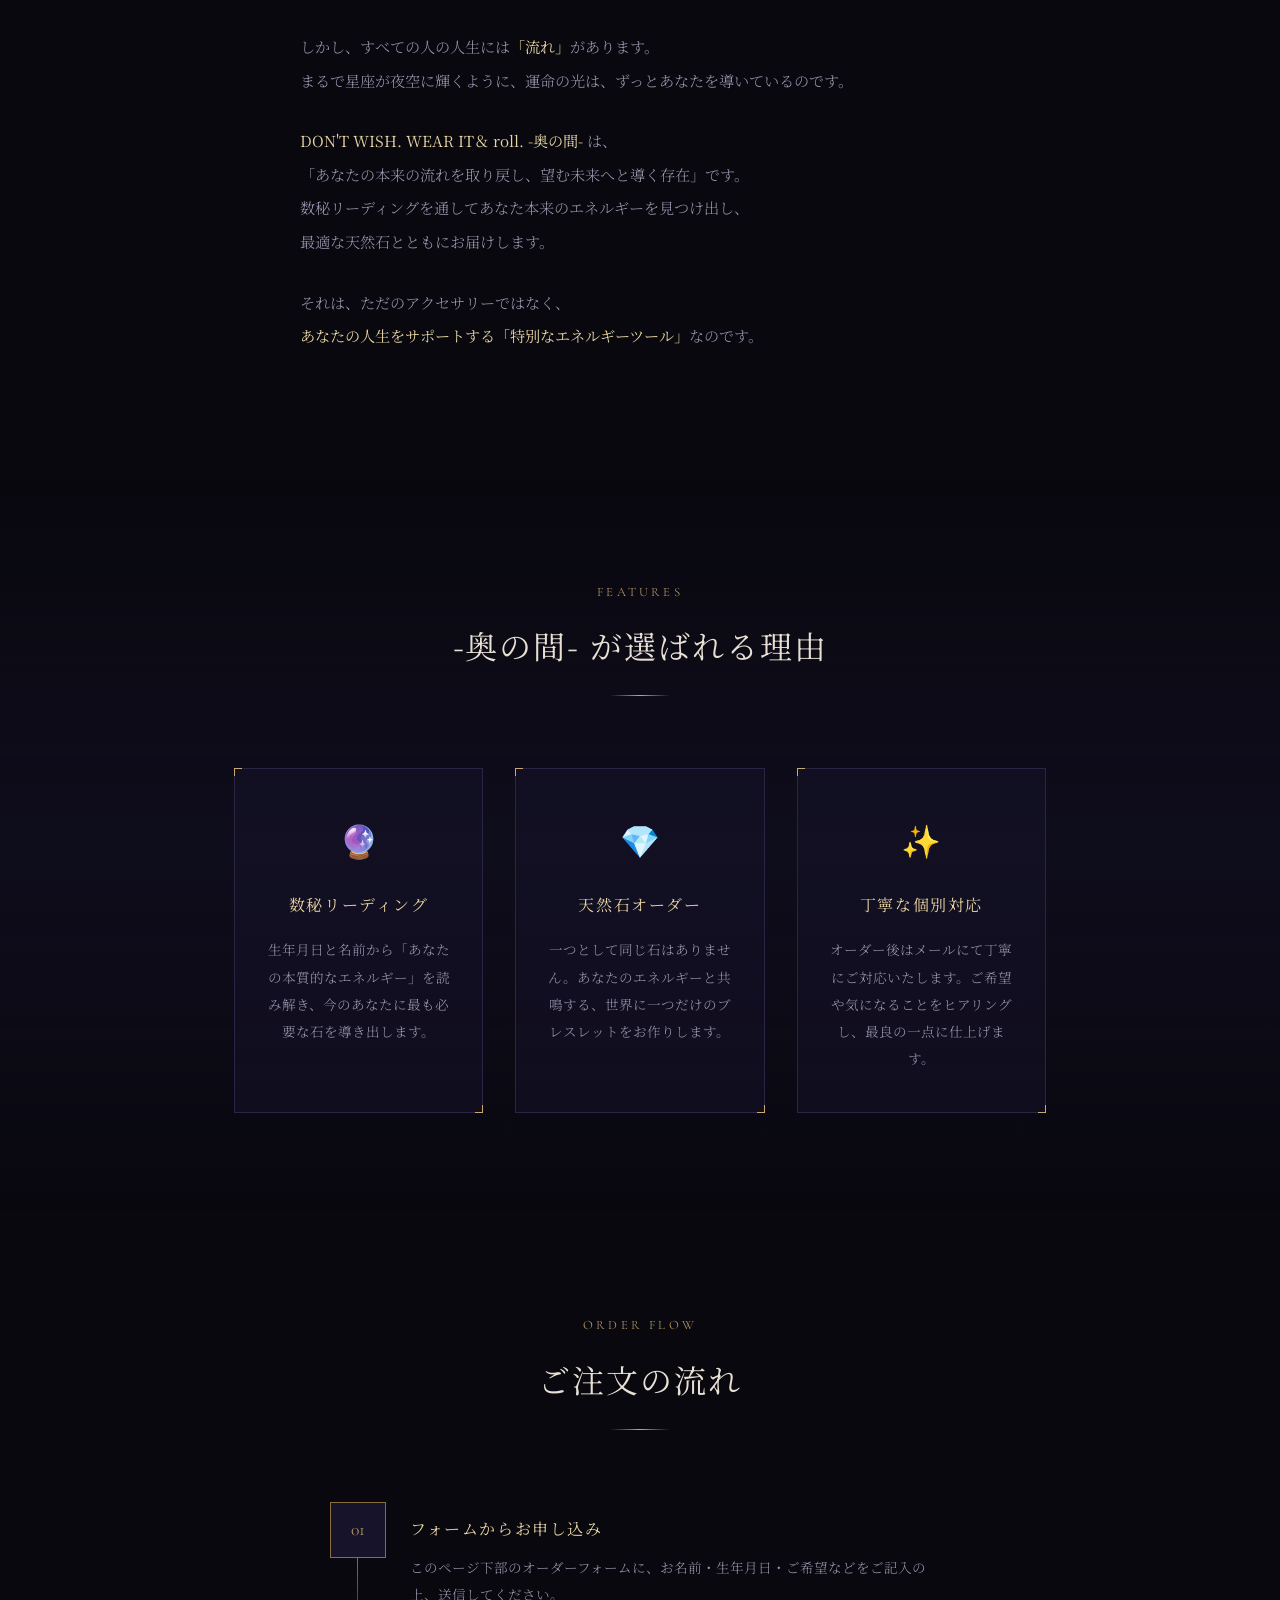
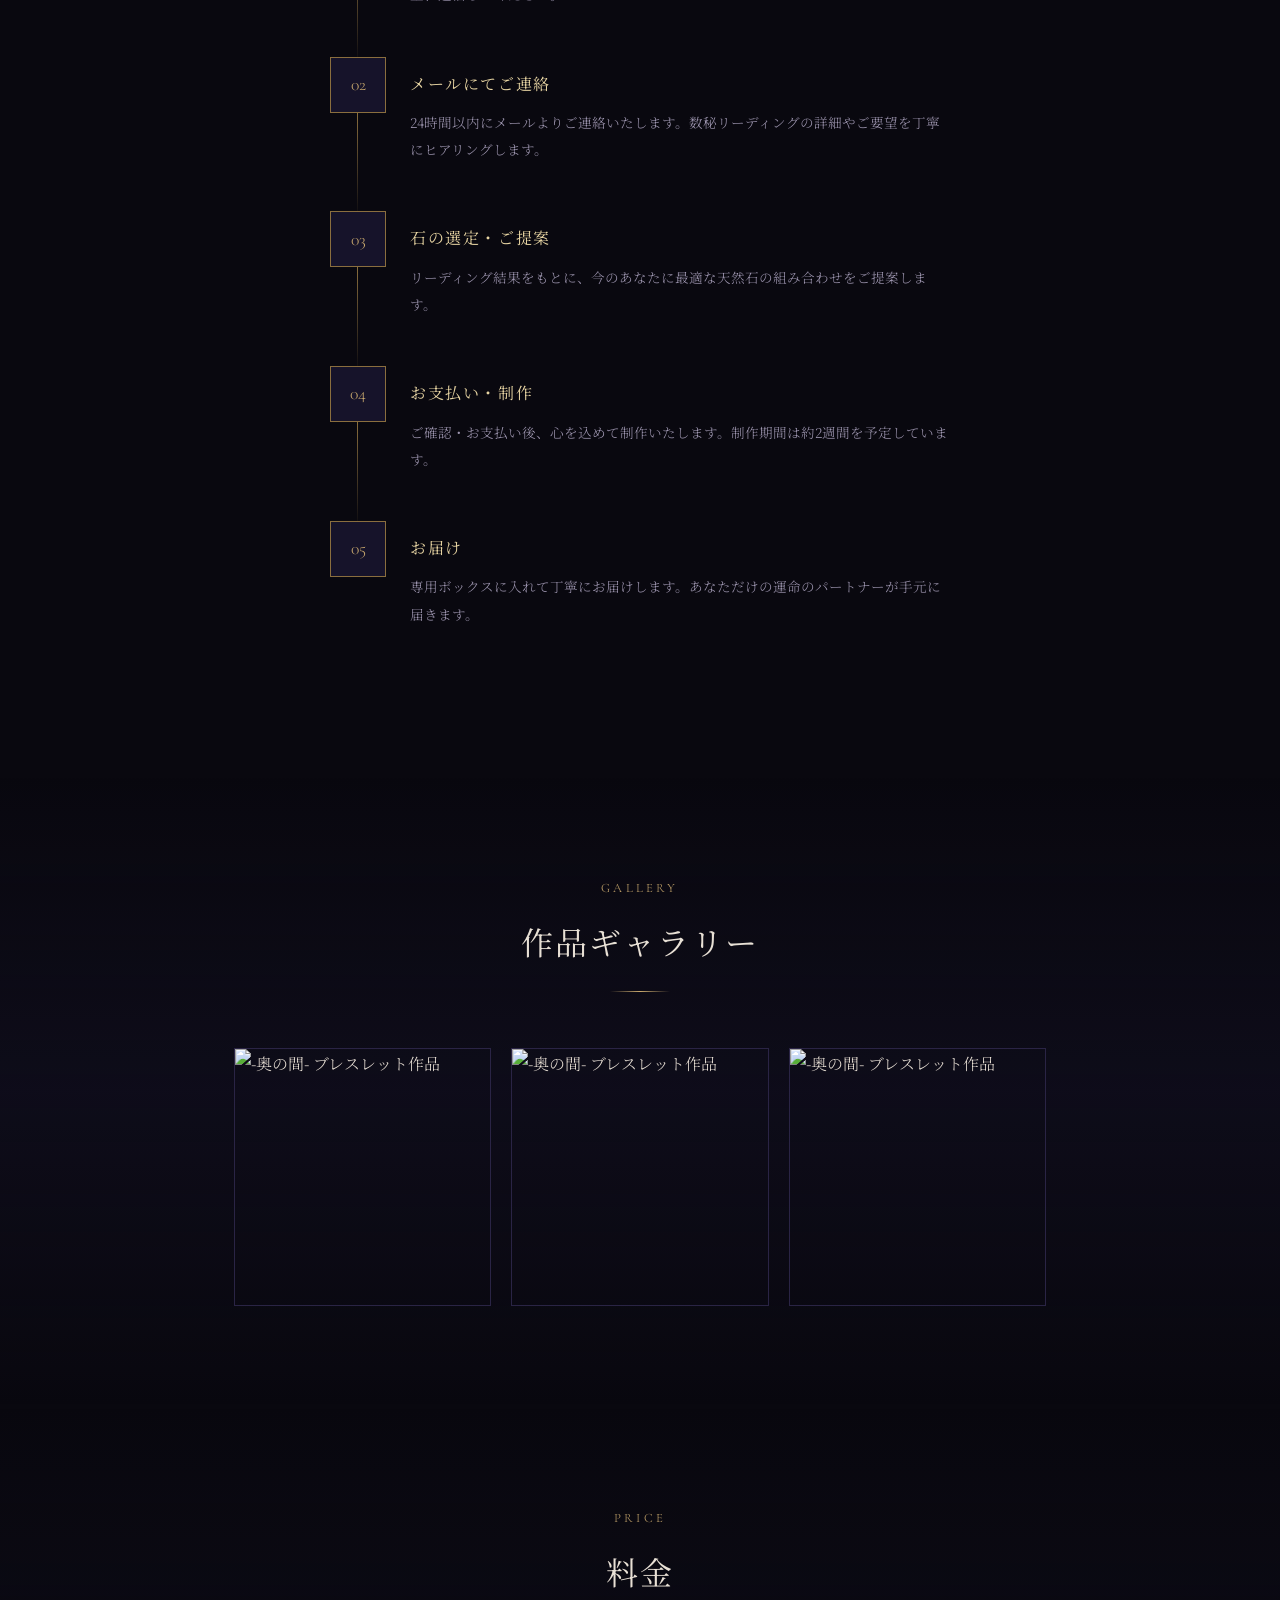
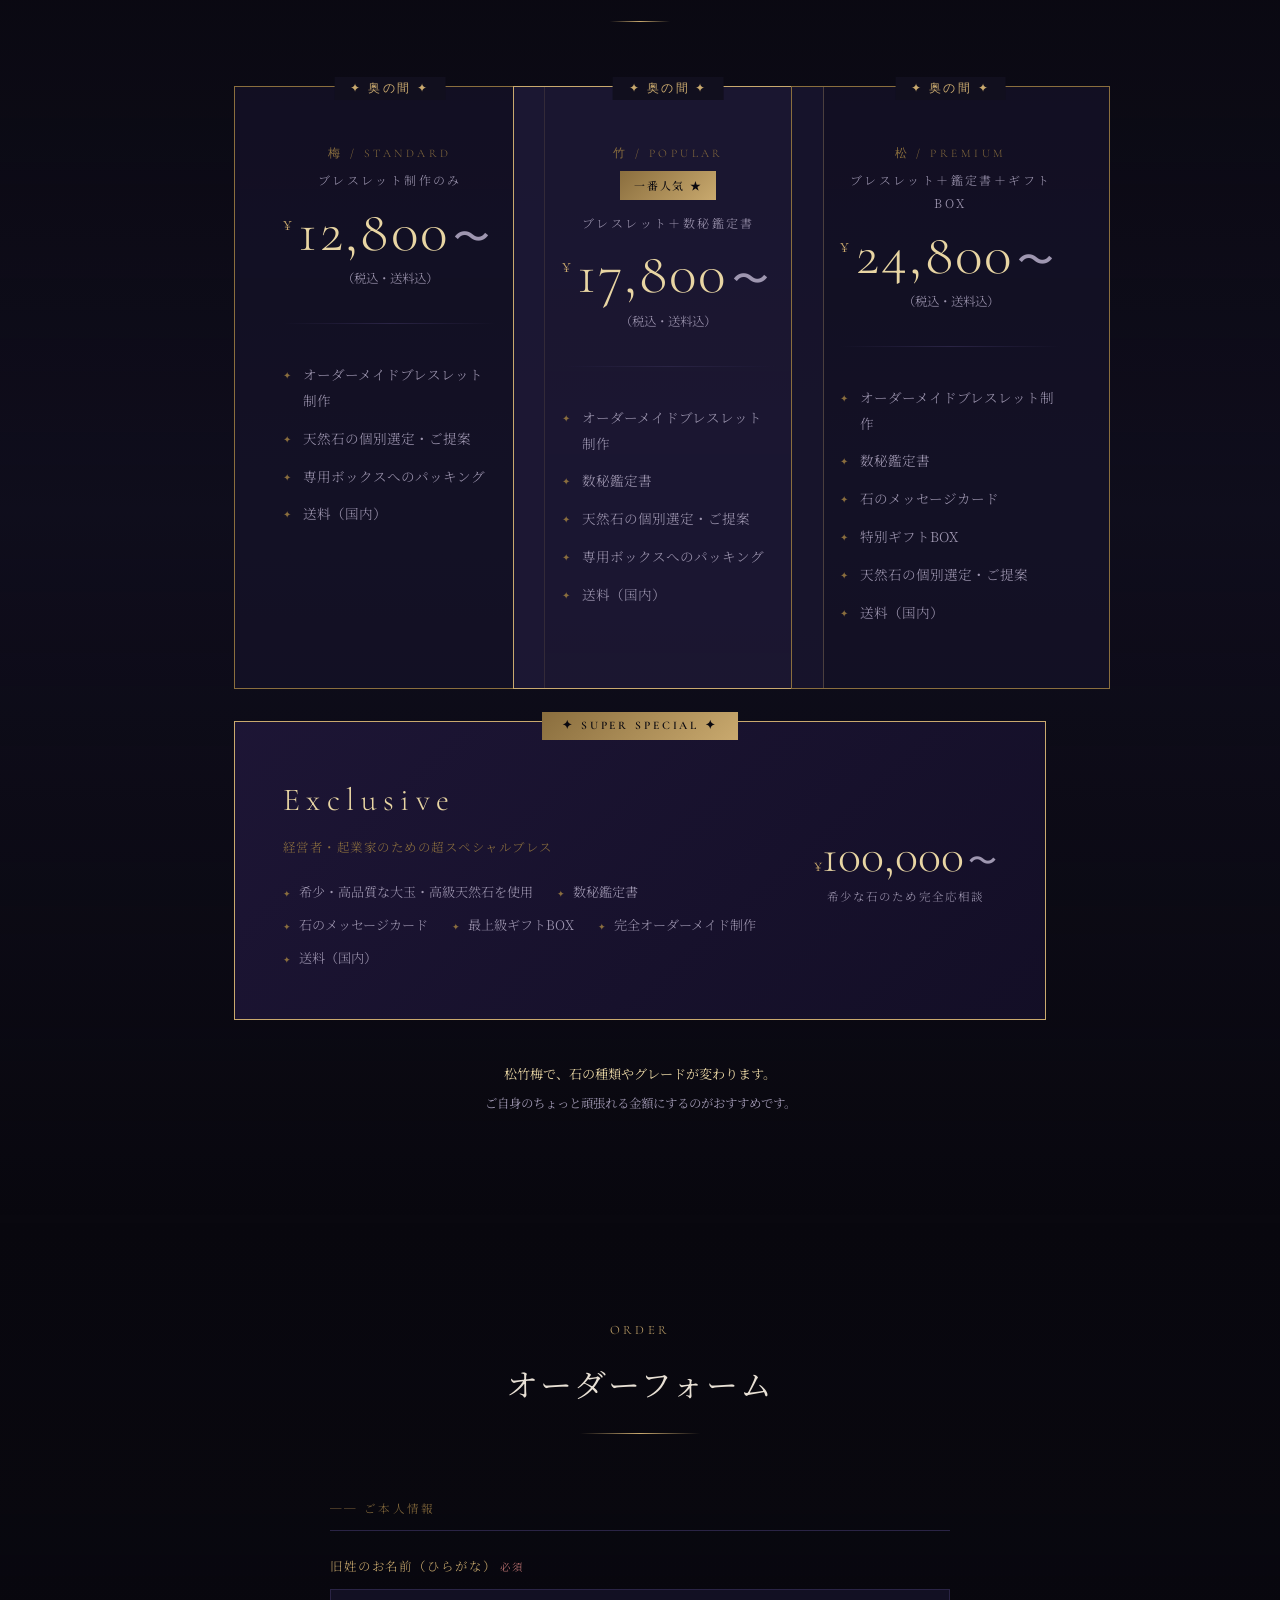
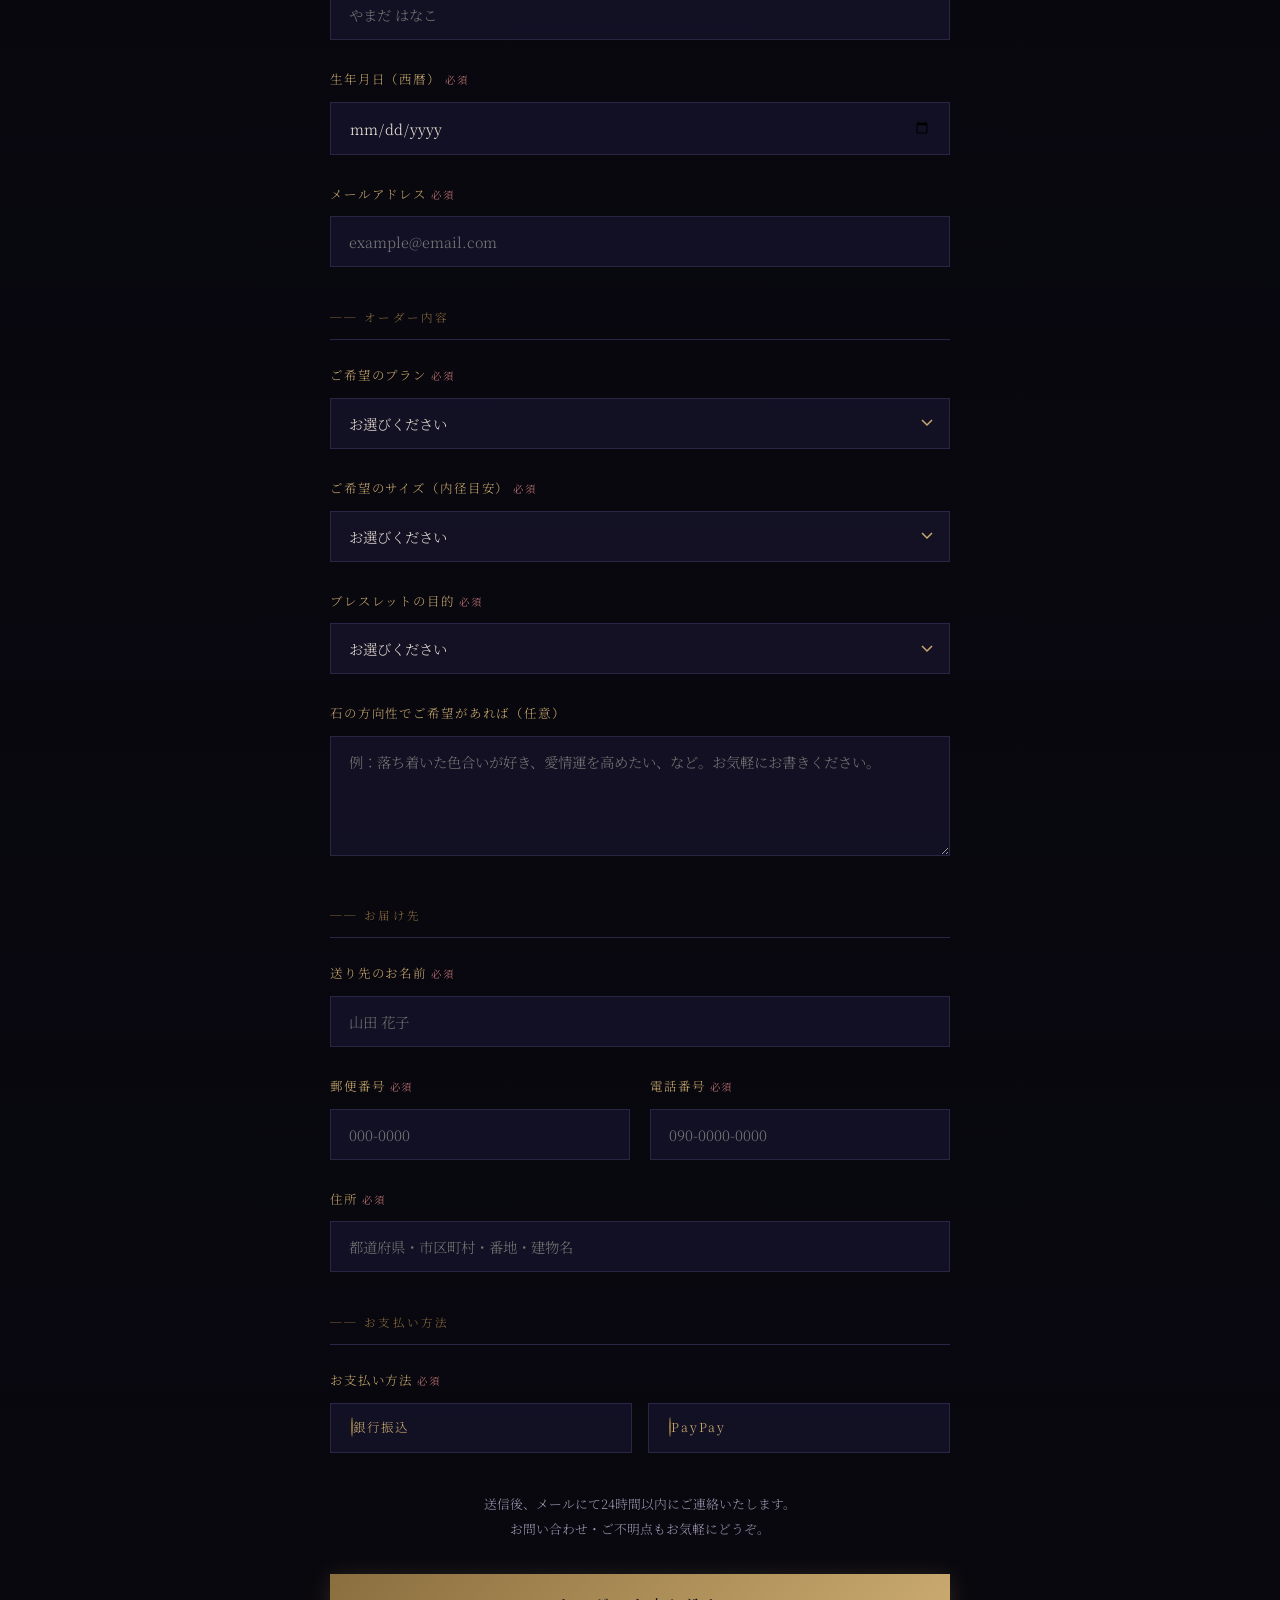
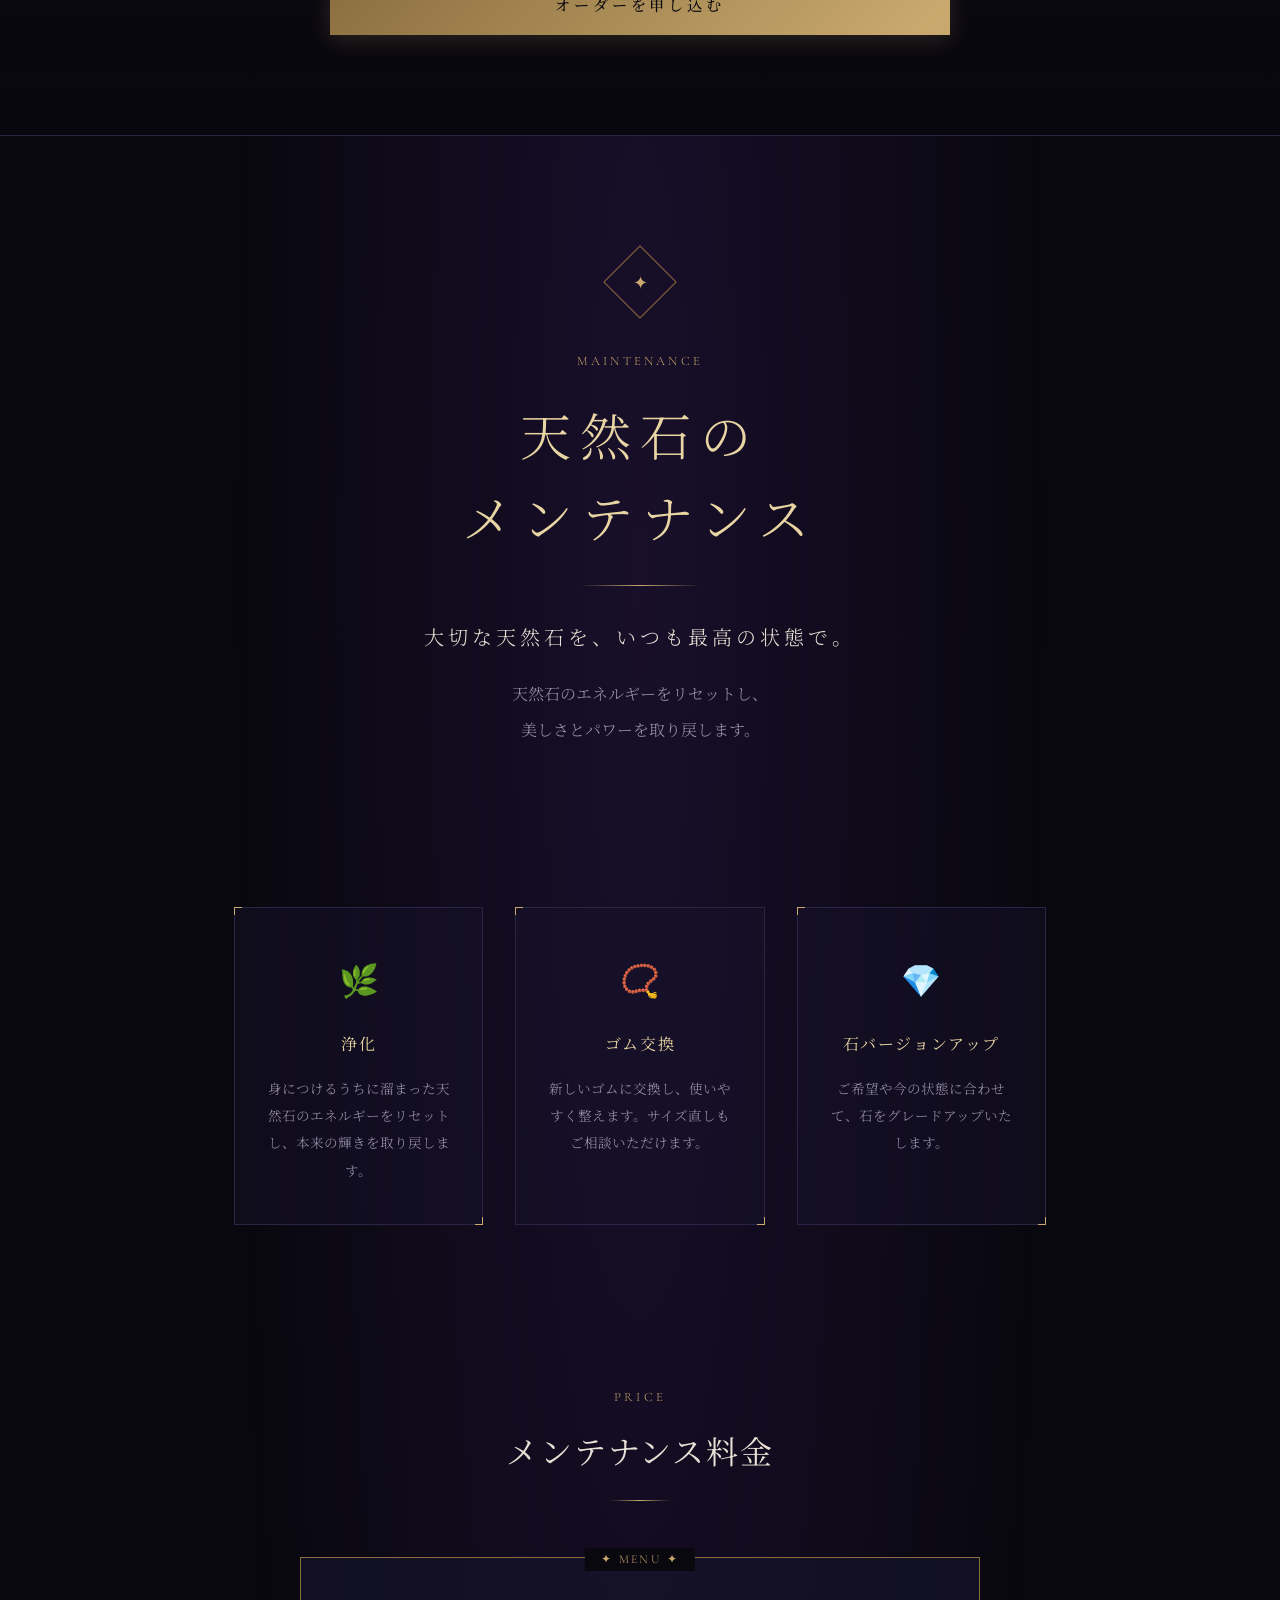
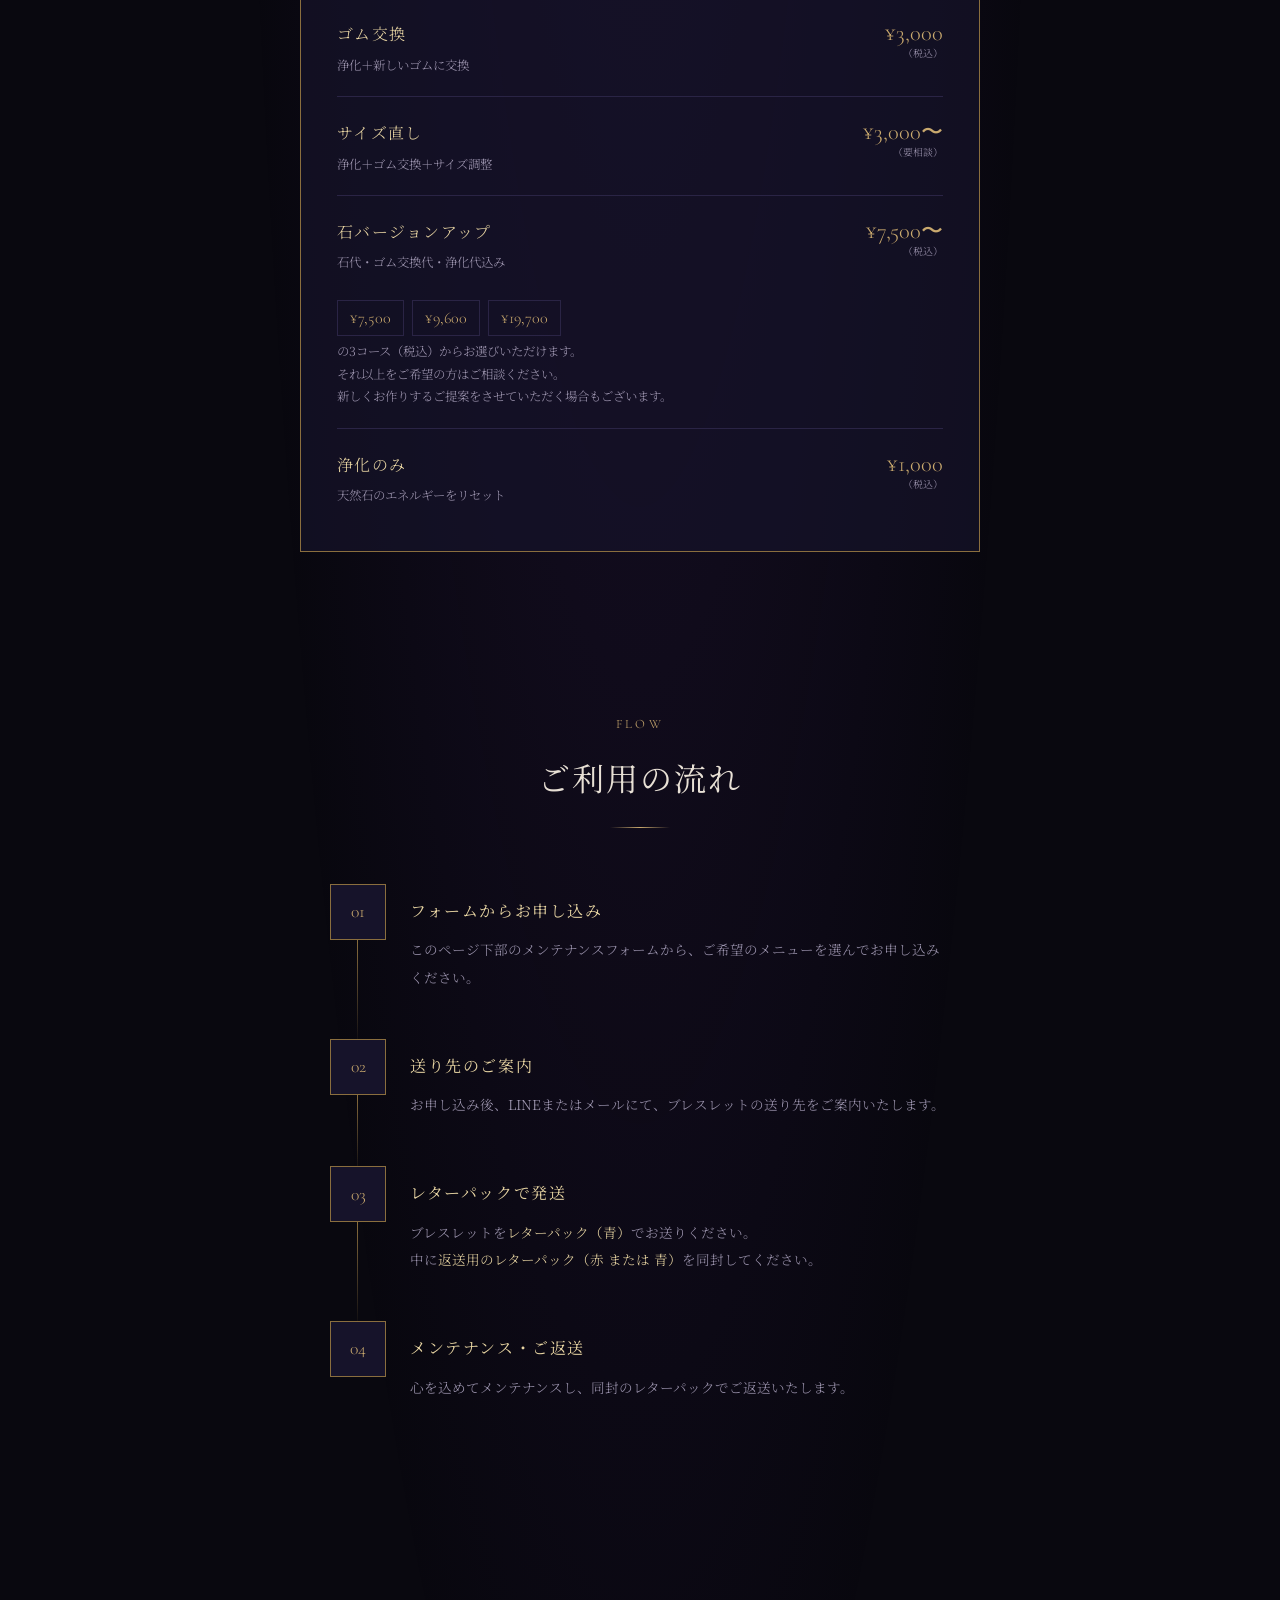
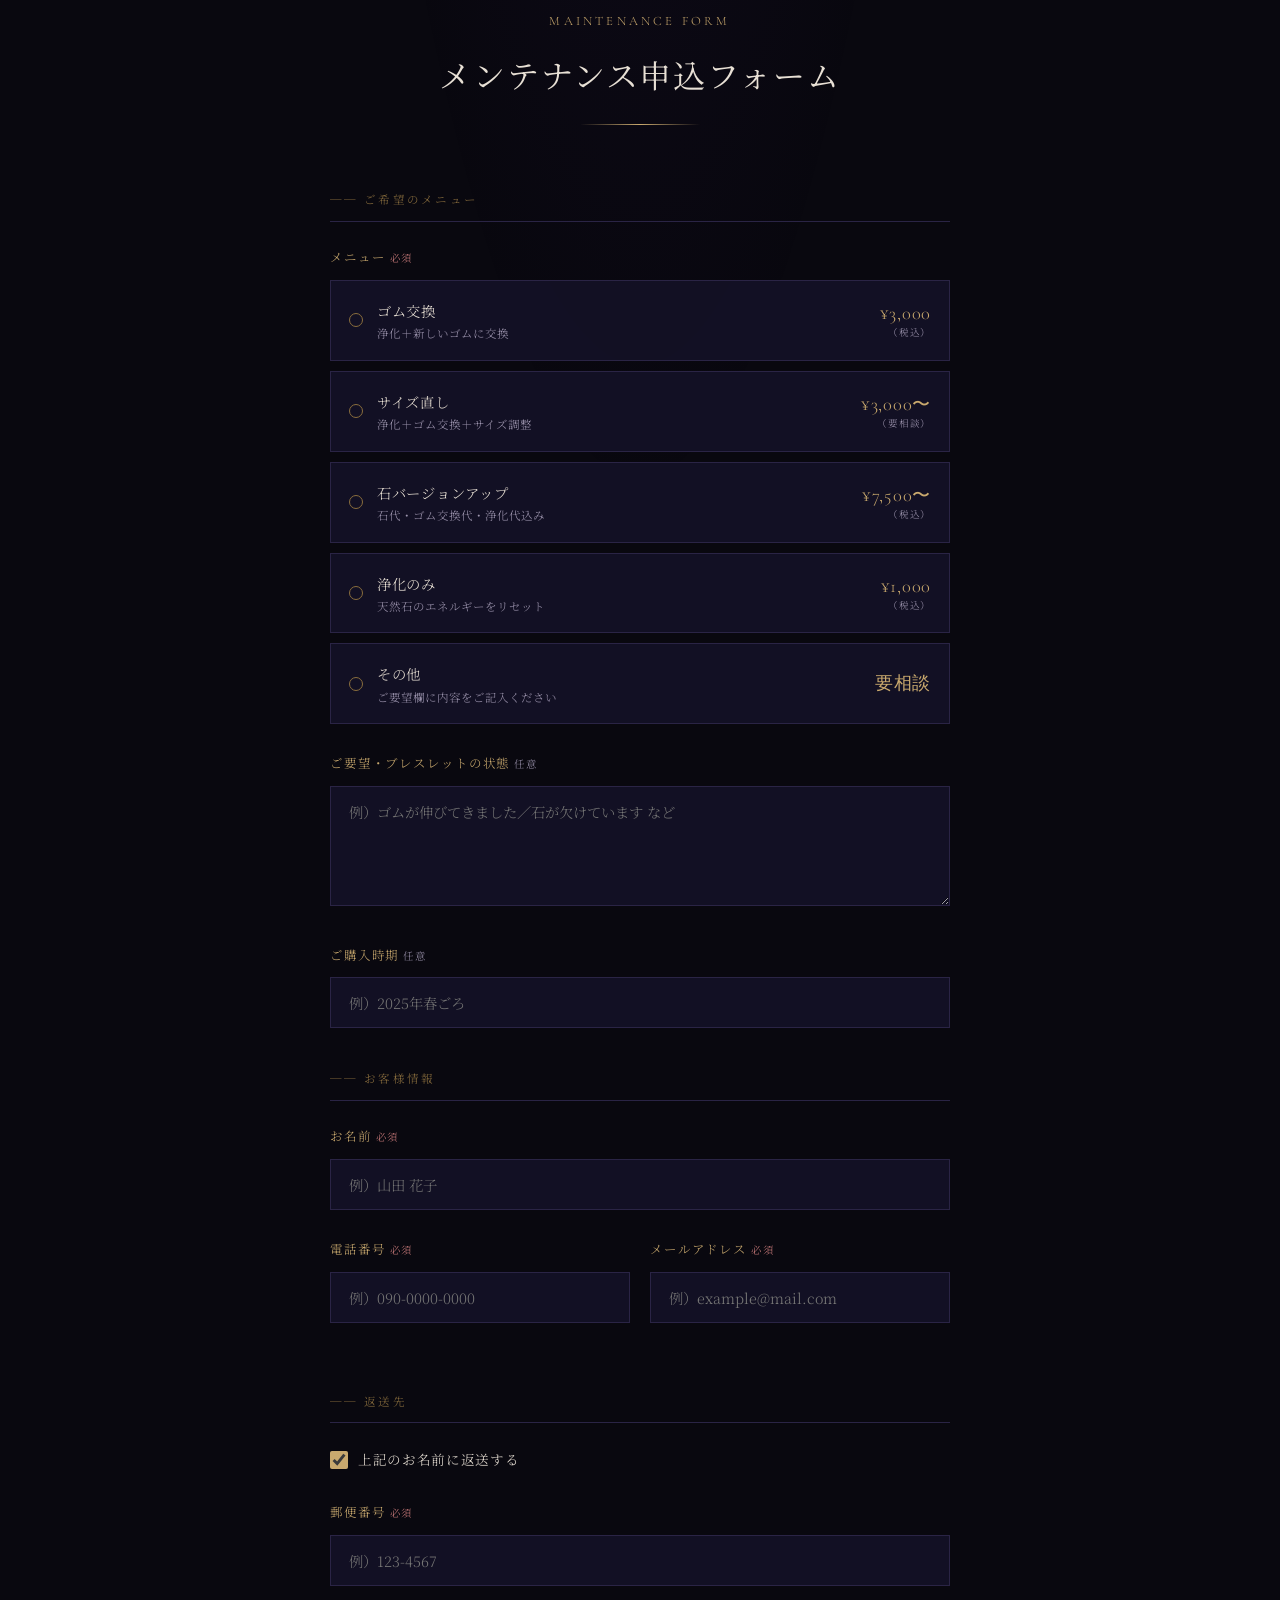
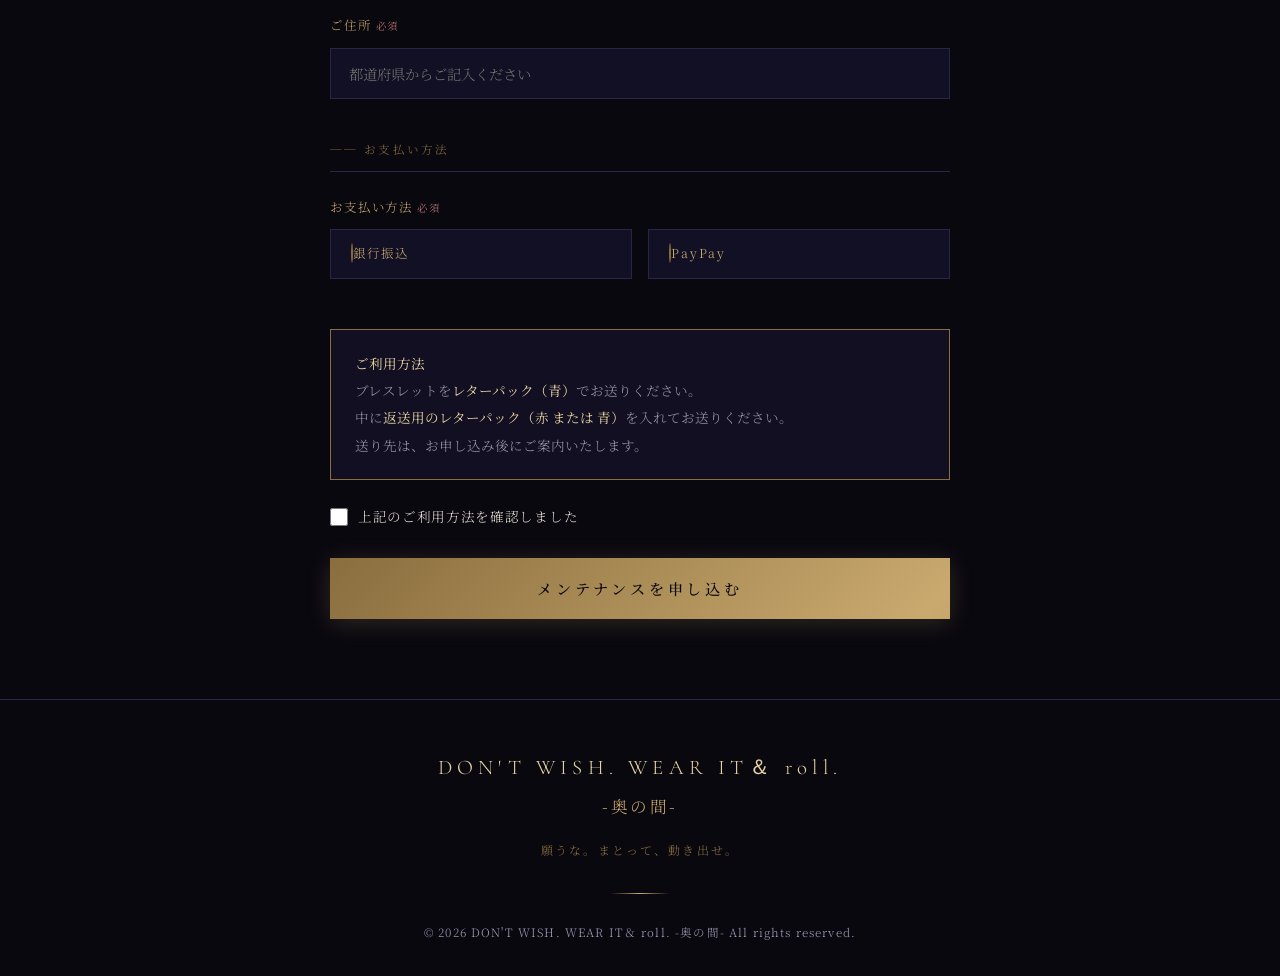
==== commit e886f938: "メンテナンスをトップページと同じデザインで下部に統合 - トップの下に「天然石のメンテナンス」セクション（見出し・内容・料金・流れ・申込フォーム）を追加 - 申込フォームをトップページ内に移し、オーダ" ====
--- a/maintenance.html
+++ b/maintenance.html
@@ -3,597 +3,17 @@
 <head>
   <meta charset="UTF-8">
   <meta name="viewport" content="width=device-width, initial-scale=1.0">
-  <title>天然石のメンテナンス お申し込み｜DON'T WISH. WEAR IT＆ roll.-奥の間-</title>
-  <meta name="description" content="天然石ブレスレットの浄化・ゴム交換・サイズ直し・石バージョンアップのお申し込みフォーム">
   <meta name="robots" content="noindex">
-  <link rel="preconnect" href="https://fonts.googleapis.com">
-  <link rel="preconnect" href="https://fonts.gstatic.com" crossorigin>
-  <link href="https://fonts.googleapis.com/css2?family=Noto+Serif+JP:wght@400;500;600&display=swap" rel="stylesheet">
-  <script charset="utf-8" src="https://static.line-scdn.net/liff/edge/2/sdk.js"></script>
+  <title>天然石のメンテナンス｜DON'T WISH. WEAR IT＆ roll.-奥の間-</title>
+  <!-- メンテナンス申込はトップページに統合しました -->
+  <meta http-equiv="refresh" content="0; url=./#maintenance-form">
+  <script>location.replace('./#maintenance-form');</script>
   <style>
-    *, *::before, *::after { box-sizing: border-box; margin: 0; padding: 0; }
-
-    :root {
-      --navy:       #1f3460;
-      --navy-light: #2f4a7e;
-      --gold:       #b8955a;
-      --gold-light: #e9dcc3;
-      --bg:         #f7f4ef;
-      --card:       #fffdf9;
-      --border:     #e4d9c6;
-      --text:       #2b2b33;
-      --text-muted: #77737d;
-      --error:      #c0504d;
-      --line-green: #06c755;
-    }
-
-    body {
-      background: var(--bg);
-      color: var(--text);
-      font-family: 'Noto Serif JP', serif;
-      line-height: 1.8;
-      -webkit-text-size-adjust: 100%;
-    }
-
-    .wrap { max-width: 560px; margin: 0 auto; }
-
-    .shop-bar { padding: 12px 16px; background: var(--navy); text-align: center; }
-    .shop-bar a { color: #fff; text-decoration: none; font-size: 13px; letter-spacing: .08em; }
-    .shop-bar span { margin-left: 8px; color: var(--gold-light); }
-
-    .shop-footer { padding: 0 16px 40px; text-align: center; font-size: 12px; color: var(--text-muted); }
-    .shop-footer-name { color: var(--navy); font-size: 13px; letter-spacing: .06em; }
-    .shop-footer a { display: inline-block; margin-top: 8px; color: var(--gold); }
-
-    .hero img { display: block; width: 100%; height: auto; }
-
-    .greeting {
-      margin: 20px 16px 0;
-      padding: 12px 16px;
-      background: var(--card);
-      border: 1px solid var(--border);
-      border-radius: 10px;
-      font-size: 14px;
-      color: var(--navy);
-      display: none;
-    }
-
-    .friend-banner {
-      margin: 12px 16px 0;
-      padding: 14px 16px;
-      background: #eefaf2;
-      border: 1px solid #bfe8cd;
-      border-radius: 10px;
-      font-size: 13px;
-      display: none;
-    }
-    .friend-banner a {
-      display: inline-block;
-      margin-top: 8px;
-      padding: 8px 18px;
-      background: var(--line-green);
-      color: #fff;
-      border-radius: 999px;
-      text-decoration: none;
-      font-weight: 600;
-    }
-
-    .form-card {
-      margin: 20px 16px 40px;
-      padding: 28px 20px 32px;
-      background: var(--card);
-      border: 1px solid var(--border);
-      border-radius: 14px;
-    }
-
-    .form-title {
-      text-align: center;
-      font-size: 20px;
-      font-weight: 600;
-      color: var(--navy);
-      letter-spacing: .08em;
-    }
-    .form-title::after {
-      content: '';
-      display: block;
-      width: 56px;
-      height: 1px;
-      margin: 12px auto 0;
-      background: var(--gold);
-    }
-
-    .section-title {
-      margin: 32px 0 14px;
-      padding-left: 10px;
-      border-left: 3px solid var(--gold);
-      font-size: 15px;
-      font-weight: 600;
-      color: var(--navy);
-    }
-
-    .form-group { margin-bottom: 18px; }
-
-    .form-group > label,
-    .group-label {
-      display: block;
-      margin-bottom: 6px;
-      font-size: 14px;
-      font-weight: 500;
-    }
-
-    .required, .optional {
-      display: inline-block;
-      margin-left: 8px;
-      padding: 0 6px;
-      border-radius: 4px;
-      font-size: 11px;
-      vertical-align: 1px;
-    }
-    .required { background: var(--navy); color: #fff; }
-    .optional { background: #ece8e1; color: var(--text-muted); }
-
-    input[type="text"], input[type="tel"], input[type="email"], textarea {
-      width: 100%;
-      padding: 12px 14px;
-      border: 1px solid var(--border);
-      border-radius: 8px;
-      background: #fff;
-      color: var(--text);
-      font-family: inherit;
-      font-size: 16px; /* iOSで拡大されないように16px以上 */
-      transition: border-color .2s;
-    }
-    input:focus, textarea:focus { outline: none; border-color: var(--gold); }
-    textarea { min-height: 110px; resize: vertical; }
-
-    .hint { margin-top: 4px; font-size: 12px; color: var(--text-muted); }
-
-    .field-error { display: none; margin-top: 4px; font-size: 12px; color: var(--error); }
-    .has-error input, .has-error textarea { border-color: var(--error); }
-    .has-error .choice { border-color: var(--error); }
-    .has-error .field-error { display: block; }
-
-    /* ── 選択肢（メニュー・お支払い） ── */
-    .choices { display: grid; gap: 10px; }
-    .choice {
-      position: relative;
-      display: flex;
-      align-items: center;
-      gap: 12px;
-      padding: 14px;
-      border: 1px solid var(--border);
-      border-radius: 10px;
-      background: #fff;
-      cursor: pointer;
-      transition: border-color .2s, background .2s;
-    }
-    .choice input { position: absolute; opacity: 0; pointer-events: none; }
-    .choice .dot {
-      flex: none;
-      width: 20px; height: 20px;
-      border: 1.5px solid var(--gold);
-      border-radius: 50%;
-    }
-    .choice:has(input:checked) { border-color: var(--gold); background: #fbf6ec; }
-    .choice:has(input:checked) .dot { background: radial-gradient(var(--gold) 0 45%, transparent 50%); }
-    .choice:has(input:focus-visible) { outline: 2px solid var(--gold); outline-offset: 2px; }
-    .choice-body { flex: 1; min-width: 0; }
-    .choice-name { font-size: 15px; font-weight: 500; }
-    .choice-desc { font-size: 12px; color: var(--text-muted); line-height: 1.6; }
-    .choice-price { flex: none; font-size: 14px; font-weight: 600; color: var(--gold); text-align: right; }
-
-    .check {
-      display: flex;
-      gap: 10px;
-      align-items: flex-start;
-      font-size: 14px;
-      cursor: pointer;
-    }
-    .check input { margin-top: 5px; width: 18px; height: 18px; accent-color: var(--navy); flex: none; }
-
-    .how-to {
-      margin-top: 32px;
-      padding: 16px;
-      background: var(--navy);
-      color: #fff;
-      border-radius: 10px;
-      font-size: 13px;
-    }
-    .how-to strong { color: var(--gold-light); }
-
-    .btn-submit {
-      display: block;
-      width: 100%;
-      margin-top: 28px;
-      padding: 16px;
-      border: none;
-      border-radius: 999px;
-      background: var(--navy);
-      color: #fff;
-      font-family: inherit;
-      font-size: 16px;
-      font-weight: 600;
-      letter-spacing: .1em;
-      cursor: pointer;
-      transition: background .2s;
-    }
-    .btn-submit:hover { background: var(--navy-light); }
-    .btn-submit:disabled { opacity: .6; cursor: default; }
-
-    .hidden { display: none !important; }
-
-    #thanks { display: none; text-align: center; padding: 16px 0; }
-    #thanks .icon { font-size: 28px; color: var(--gold); }
-    #thanks h2 { margin: 8px 0 16px; font-size: 18px; color: var(--navy); }
-    #thanks p { font-size: 14px; text-align: left; }
-    #thanks .btn-submit { margin-top: 24px; }
+    body { background: #09080f; color: #e8e0d5; font-family: serif; text-align: center; padding: 80px 16px; }
+    a { color: #c9a96e; }
   </style>
 </head>
 <body>
-<div class="wrap">
-
-  <header class="shop-bar">
-    <a href="./">DON'T WISH. WEAR IT＆ roll.<span>-奥の間-</span></a>
-  </header>
-
-  <div class="hero">
-    <img src="images/maintenance.jpg" alt="大切な天然石を、いつも最高の状態で。天然石のメンテナンス" width="1122" height="500">
-  </div>
-
-  <p class="greeting" id="greeting"></p>
-
-  <div class="friend-banner" id="friendBanner">
-    お申し込み後のご連絡はLINEでお送りします。<br>
-    まだの方は友だち追加をお願いいたします。<br>
-    <a href="https://line.me/R/ti/p/@736geidk">友だち追加する</a>
-  </div>
-
-  <div class="form-card">
-    <form id="maintenanceForm" novalidate>
-      <h1 class="form-title">お申し込みフォーム</h1>
-
-      <p class="section-title">ご希望のメニュー</p>
-
-      <div class="form-group">
-        <div class="choices">
-          <label class="choice">
-            <input type="radio" name="menu" value="ゴム交換（浄化付き）¥3,000" data-key="rubber" required>
-            <span class="dot"></span>
-            <span class="choice-body">
-              <span class="choice-name">ゴム交換</span><br>
-              <span class="choice-desc">浄化＋新しいゴムに交換</span>
-            </span>
-            <span class="choice-price">¥3,000<br><small>（税込）</small></span>
-          </label>
-          <label class="choice">
-            <input type="radio" name="menu" value="サイズ直し（浄化・ゴム交換付き）¥3,000〜 要相談" data-key="size">
-            <span class="dot"></span>
-            <span class="choice-body">
-              <span class="choice-name">サイズ直し</span><br>
-              <span class="choice-desc">浄化＋ゴム交換＋サイズ調整</span>
-            </span>
-            <span class="choice-price">¥3,000〜<br><small>（要相談）</small></span>
-          </label>
-          <label class="choice">
-            <input type="radio" name="menu" value="石バージョンアップ" data-key="upgrade">
-            <span class="dot"></span>
-            <span class="choice-body">
-              <span class="choice-name">石バージョンアップ</span><br>
-              <span class="choice-desc">石代・ゴム交換代・浄化代込み<br>ご希望や状態に合わせて石をグレードアップ</span>
-            </span>
-            <span class="choice-price">¥7,500〜<br><small>（税込）</small></span>
-          </label>
-          <label class="choice">
-            <input type="radio" name="menu" value="浄化のみ ¥1,000" data-key="cleanse">
-            <span class="dot"></span>
-            <span class="choice-body">
-              <span class="choice-name">浄化のみ</span><br>
-              <span class="choice-desc">天然石のエネルギーをリセット</span>
-            </span>
-            <span class="choice-price">¥1,000<br><small>（税込）</small></span>
-          </label>
-          <label class="choice">
-            <input type="radio" name="menu" value="その他（要相談）" data-key="other">
-            <span class="dot"></span>
-            <span class="choice-body">
-              <span class="choice-name">その他</span><br>
-              <span class="choice-desc">ご要望欄に内容をご記入ください</span>
-            </span>
-            <span class="choice-price">要相談</span>
-          </label>
-        </div>
-        <p class="field-error">メニューを選択してください</p>
-      </div>
-
-      <div class="form-group hidden" id="courseGroup">
-        <span class="group-label">バージョンアップのコース<span class="required">必須</span></span>
-        <div class="choices">
-          <label class="choice">
-            <input type="radio" name="course" value="¥7,500コース">
-            <span class="dot"></span>
-            <span class="choice-body"><span class="choice-name">¥7,500 コース</span></span>
-          </label>
-          <label class="choice">
-            <input type="radio" name="course" value="¥9,600コース">
-            <span class="dot"></span>
-            <span class="choice-body"><span class="choice-name">¥9,600 コース</span></span>
-          </label>
-          <label class="choice">
-            <input type="radio" name="course" value="¥19,700コース">
-            <span class="dot"></span>
-            <span class="choice-body"><span class="choice-name">¥19,700 コース</span></span>
-          </label>
-          <label class="choice">
-            <input type="radio" name="course" value="それ以上をご希望（要相談）">
-            <span class="dot"></span>
-            <span class="choice-body">
-              <span class="choice-name">それ以上をご希望</span><br>
-              <span class="choice-desc">内容によっては、新しくお作りするご提案をさせていただく場合がございます</span>
-            </span>
-            <span class="choice-price">要相談</span>
-          </label>
-        </div>
-        <p class="hint">いずれも石代・ゴム交換代・浄化代込み（税込）です。</p>
-        <p class="field-error">コースを選択してください</p>
-      </div>
-
-      <div class="form-group hidden" id="sizeGroup">
-        <label for="wishSize">ご希望のサイズ<span class="required">必須</span></label>
-        <input type="text" id="wishSize" placeholder="例）今より1cm大きく／内径16cm">
-        <p class="hint">分かる範囲で大丈夫です。手首まわりのサイズでもOKです。</p>
-        <p class="field-error">ご希望のサイズをご記入ください</p>
-      </div>
-
-      <div class="form-group">
-        <label for="detail">ご要望・ブレスレットの状態<span class="optional" id="detailBadge">任意</span></label>
-        <textarea id="detail" placeholder="例）ゴムが伸びてきました／石が欠けています など"></textarea>
-        <p class="field-error">ご要望をご記入ください</p>
-      </div>
-
-      <div class="form-group">
-        <label for="purchase">ご購入時期<span class="optional">任意</span></label>
-        <input type="text" id="purchase" placeholder="例）2025年春ごろ">
-      </div>
-
-      <p class="section-title">お客様情報</p>
-
-      <div class="form-group">
-        <label for="name">お名前<span class="required">必須</span></label>
-        <input type="text" id="name" required autocomplete="name" placeholder="例）山田 花子">
-        <p class="field-error">お名前をご記入ください</p>
-      </div>
-
-      <div class="form-group">
-        <label for="phone">電話番号<span class="required">必須</span></label>
-        <input type="tel" id="phone" required autocomplete="tel" placeholder="例）090-0000-0000">
-        <p class="field-error">電話番号をご記入ください</p>
-      </div>
-
-      <div class="form-group">
-        <label for="email">メールアドレス<span class="optional">任意</span></label>
-        <input type="email" id="email" autocomplete="email" placeholder="例）example@mail.com">
-        <p class="field-error">メールアドレスの形式をご確認ください</p>
-      </div>
-
-      <p class="section-title">返送先</p>
-
-      <div class="form-group">
-        <label class="check">
-          <input type="checkbox" id="sameName" checked>
-          上記のお名前に返送する
-        </label>
-      </div>
-
-      <div class="form-group hidden" id="shipNameGroup">
-        <label for="shipName">返送先のお名前<span class="required">必須</span></label>
-        <input type="text" id="shipName" placeholder="例）山田 花子">
-        <p class="field-error">返送先のお名前をご記入ください</p>
-      </div>
-
-      <div class="form-group">
-        <label for="postal">郵便番号<span class="required">必須</span></label>
-        <input type="text" id="postal" required inputmode="numeric" autocomplete="postal-code" placeholder="例）123-4567">
-        <p class="field-error">郵便番号をご記入ください</p>
-      </div>
-
-      <div class="form-group">
-        <label for="address">ご住所<span class="required">必須</span></label>
-        <input type="text" id="address" required autocomplete="street-address" placeholder="都道府県からご記入ください">
-        <p class="field-error">ご住所をご記入ください</p>
-      </div>
-
-      <p class="section-title">お支払い方法</p>
-
-      <div class="form-group">
-        <div class="choices">
-          <label class="choice">
-            <input type="radio" name="payment" value="銀行振込" required>
-            <span class="dot"></span>
-            <span class="choice-body"><span class="choice-name">銀行振込</span></span>
-          </label>
-          <label class="choice">
-            <input type="radio" name="payment" value="PayPay">
-            <span class="dot"></span>
-            <span class="choice-body"><span class="choice-name">PayPay</span></span>
-          </label>
-        </div>
-        <p class="field-error">お支払い方法を選択してください</p>
-      </div>
-
-      <div class="how-to">
-        <strong>ご利用方法</strong><br>
-        ブレスレットを<strong>レターパック（青）</strong>でお送りください。<br>
-        中に<strong>返送用のレターパック（赤 または 青）</strong>を入れてお送りください。<br>
-        送り先は、お申し込み後にご案内いたします。
-      </div>
-
-      <div class="form-group" style="margin-top:20px;">
-        <label class="check">
-          <input type="checkbox" id="agree" required>
-          上記のご利用方法を確認しました
-        </label>
-        <p class="field-error">ご確認のうえチェックを入れてください</p>
-      </div>
-
-      <button type="submit" class="btn-submit">申し込む</button>
-    </form>
-
-    <div id="thanks">
-      <div class="icon">✦</div>
-      <h2>お申し込みありがとうございます</h2>
-      <p>
-        お申し込みを受け付けました。<br>
-        ブレスレットの送り先など、今後のご案内をお送りいたしますので、しばらくお待ちください。<br><br>
-        大切な天然石を、心を込めてメンテナンスいたします。
-      </p>
-      <button type="button" class="btn-submit hidden" id="closeBtn">閉じる</button>
-    </div>
-  </div>
-
-  <footer class="shop-footer">
-    <p class="shop-footer-name">DON'T WISH. WEAR IT＆ roll. -奥の間-</p>
-    <p>願うな。まとって、動き出せ。</p>
-    <a href="./">トップページへ</a>
-  </footer>
-
-</div>
-
-<script>
-  // ── 設定 ──
-  // LINE Developers の「LINEログイン」チャネルで作成した LIFF アプリの LIFF ID
-  const LIFF_ID = '';
-  // 申込データの送信先（オーダーフォームと同じ Apps Script）
-  const GAS_URL = 'https://script.google.com/macros/s/AKfycbypYcyZn3MXlnCaIjKRaNAeAQ-SerBT0H-wdRT5a0XG8OxXqxPBdfsIpCIqJxenPKl2/exec';
-
-  const form = document.getElementById('maintenanceForm');
-  const $ = id => document.getElementById(id);
-  let liffReady = false;
-
-  // ── LIFF（LINEの中で開いたとき、LINEの名前を入れて友だち状態を確認） ──
-  async function initLiff() {
-    if (!LIFF_ID || !window.liff) return;
-    try {
-      await liff.init({ liffId: LIFF_ID });
-      liffReady = true;
-      if (!liff.isLoggedIn()) return;
-
-      const profile = await liff.getProfile();
-      $('greeting').textContent = `${profile.displayName} 様、ご利用ありがとうございます。`;
-      $('greeting').style.display = 'block';
-      if (!$('name').value) $('name').value = profile.displayName;
-
-      const friendship = await liff.getFriendship();
-      if (!friendship.friendFlag) $('friendBanner').style.display = 'block';
-    } catch (err) {
-      console.warn('LIFF init error:', err);
-    }
-  }
-  initLiff();
-
-  // ── メニューに応じて入力欄を切り替え ──
-  const detailPlaceholders = {
-    size:    '例）きつくなってきたので少し大きくしたいです',
-    upgrade: '例）恋愛運を高めたい／ピンク系の石を足したい など、ご希望をご記入ください',
-    other:   'ご希望の内容をご記入ください',
-  };
-  const menuKey = () => (form.querySelector('[name="menu"]:checked') || {dataset: {}}).dataset.key;
-  form.querySelectorAll('[name="menu"]').forEach(radio => {
-    radio.addEventListener('change', () => {
-      const menu = radio.dataset.key;
-      $('sizeGroup').classList.toggle('hidden', menu !== 'size');
-      $('courseGroup').classList.toggle('hidden', menu !== 'upgrade');
-      const detailRequired = menu === 'other';
-      $('detailBadge').textContent = detailRequired ? '必須' : '任意';
-      $('detailBadge').className = detailRequired ? 'required' : 'optional';
-      $('detail').placeholder = detailPlaceholders[menu] || '例）ゴムが伸びてきました／石が欠けています など';
-    });
-  });
-
-  $('sameName').addEventListener('change', e => {
-    $('shipNameGroup').classList.toggle('hidden', e.target.checked);
-  });
-
-  // ── バリデーション ──
-  function validate() {
-    form.querySelectorAll('.form-group').forEach(g => g.classList.remove('has-error'));
-    const errors = [];
-    const fail = el => errors.push(el.closest('.form-group'));
-    const menu = menuKey();
-
-    if (!menu) fail(form.querySelector('[name="menu"]'));
-    if (menu === 'upgrade' && !form.querySelector('[name="course"]:checked')) fail(form.querySelector('[name="course"]'));
-    if (menu === 'size' && !$('wishSize').value.trim()) fail($('wishSize'));
-    if (menu === 'other' && !$('detail').value.trim()) fail($('detail'));
-    ['name', 'phone', 'postal', 'address'].forEach(id => {
-      if (!$(id).value.trim()) fail($(id));
-    });
-    const email = $('email').value.trim();
-    if (email && !/^[^\s@]+@[^\s@]+\.[^\s@]+$/.test(email)) fail($('email'));
-    if (!$('sameName').checked && !$('shipName').value.trim()) fail($('shipName'));
-    if (!form.querySelector('[name="payment"]:checked')) fail(form.querySelector('[name="payment"]'));
-    if (!$('agree').checked) fail($('agree'));
-
-    errors.forEach(g => g.classList.add('has-error'));
-    if (errors.length) errors[0].scrollIntoView({ behavior: 'smooth', block: 'center' });
-    return errors.length === 0;
-  }
-
-  form.addEventListener('input', e => {
-    const group = e.target.closest('.form-group');
-    if (group) group.classList.remove('has-error');
-  });
-
-  // ── 送信 ──
-  form.addEventListener('submit', async e => {
-    e.preventDefault();
-    if (!validate()) return;
-
-    const btn = form.querySelector('.btn-submit');
-    btn.textContent = '送信中...';
-    btn.disabled = true;
-
-    const key = menuKey();
-    let menu = form.querySelector('[name="menu"]:checked').value;
-    if (key === 'upgrade') {
-      menu += ' ' + form.querySelector('[name="course"]:checked').value + '（石代・ゴム交換代・浄化代込み）';
-    }
-    const data = {
-      formType: 'maintenance',
-      menu,
-      wishSize: key === 'size' ? $('wishSize').value.trim() : '',
-      detail:   $('detail').value.trim(),
-      purchase: $('purchase').value.trim(),
-      name:     $('name').value.trim(),
-      phone:    $('phone').value.trim(),
-      email:    $('email').value.trim(),
-      shipName: $('sameName').checked ? $('name').value.trim() : $('shipName').value.trim(),
-      postal:   $('postal').value.trim(),
-      address:  $('address').value.trim(),
-      payment:  form.querySelector('[name="payment"]:checked').value,
-      // LINEのIDトークン（Apps Script側で本人確認し、受付メッセージを送るのに使う）
-      lineIdToken: liffReady && liff.isLoggedIn() ? (liff.getIDToken() || '') : '',
-    };
-
-    try {
-      await fetch(GAS_URL, {
-        method: 'POST',
-        mode: 'no-cors',
-        headers: { 'Content-Type': 'text/plain;charset=utf-8' },
-        body: JSON.stringify(data),
-      });
-      form.style.display = 'none';
-      $('thanks').style.display = 'block';
-      if (liffReady && liff.isInClient()) {
-        $('closeBtn').classList.remove('hidden');
-        $('closeBtn').addEventListener('click', () => liff.closeWindow());
-      }
-      window.scrollTo({ top: $('thanks').closest('.form-card').offsetTop - 16, behavior: 'smooth' });
-    } catch (err) {
-      btn.textContent = '申し込む';
-      btn.disabled = false;
-      alert('送信に失敗しました。通信環境をご確認のうえ、もう一度お試しください。');
-    }
-  });
-</script>
+  <p>メンテナンスのお申し込みページへ移動します。<br><a href="./#maintenance-form">移動しない場合はこちら</a></p>
 </body>
 </html>
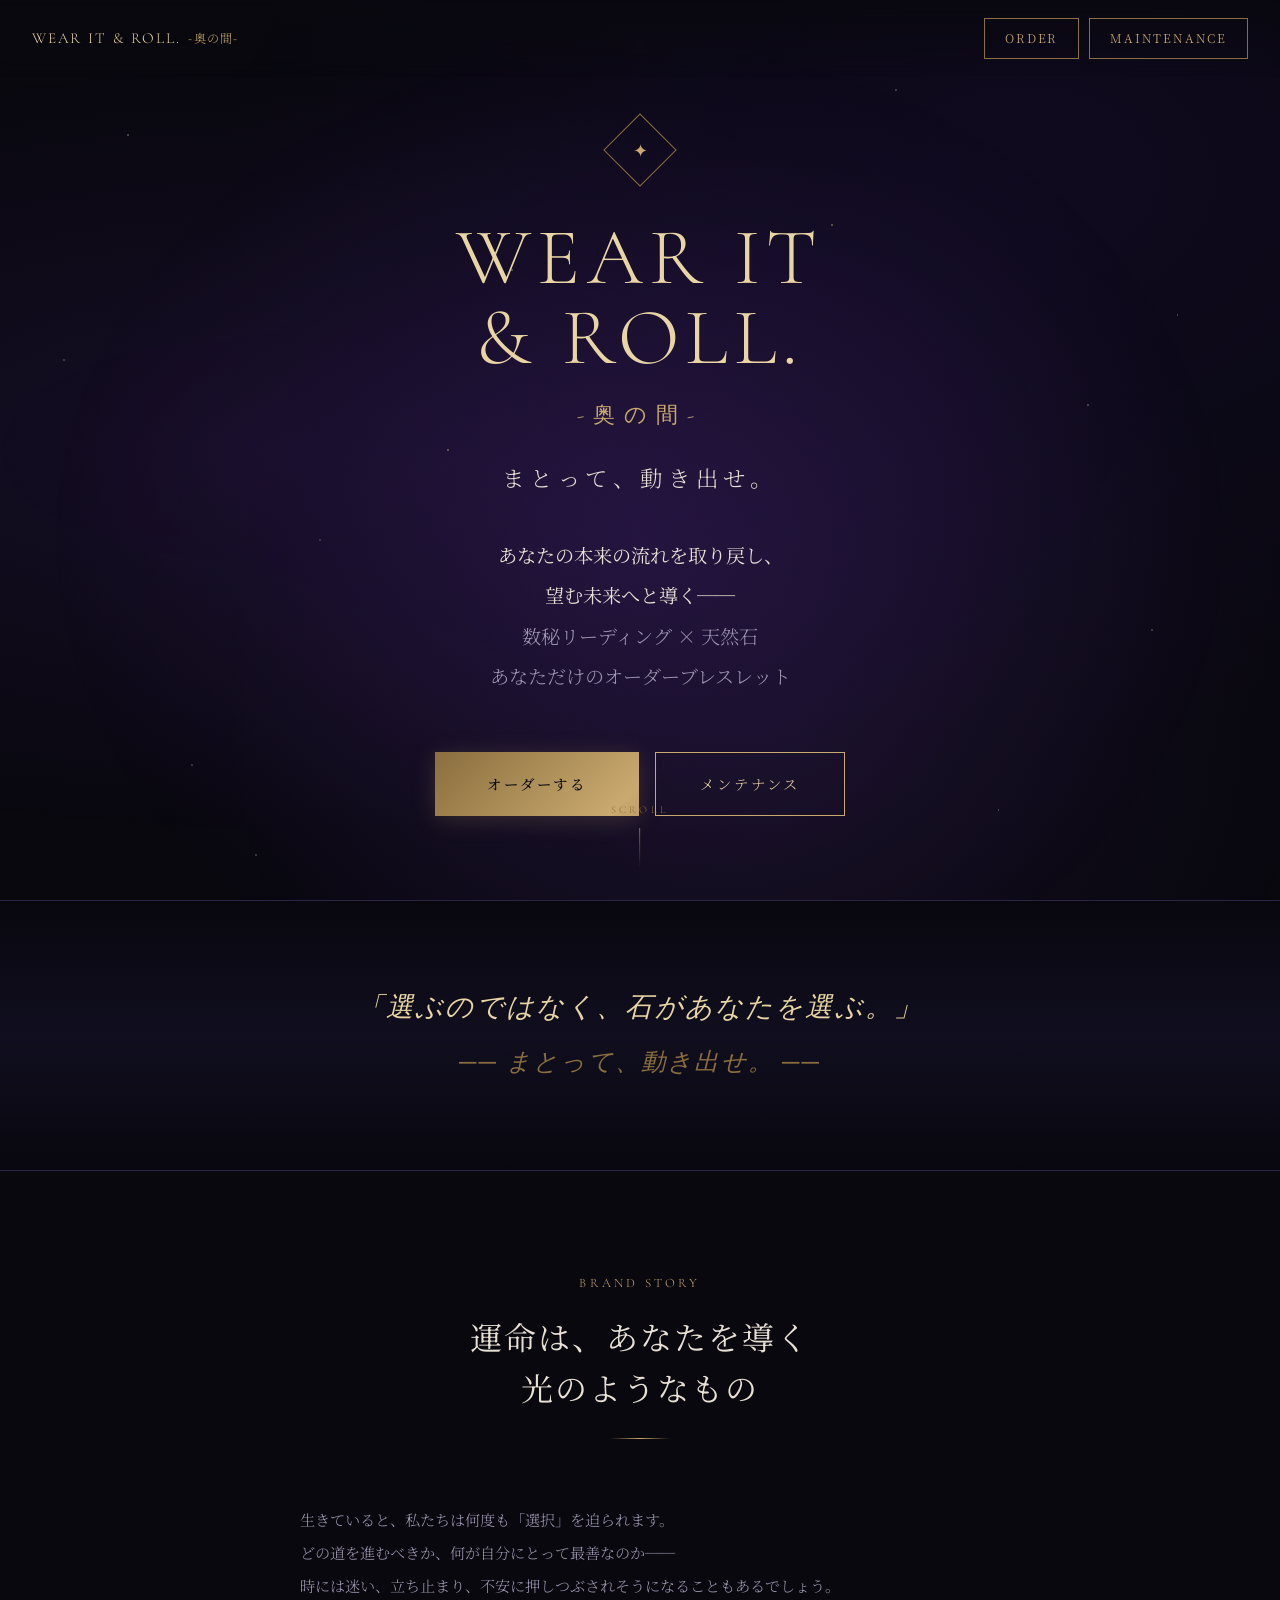
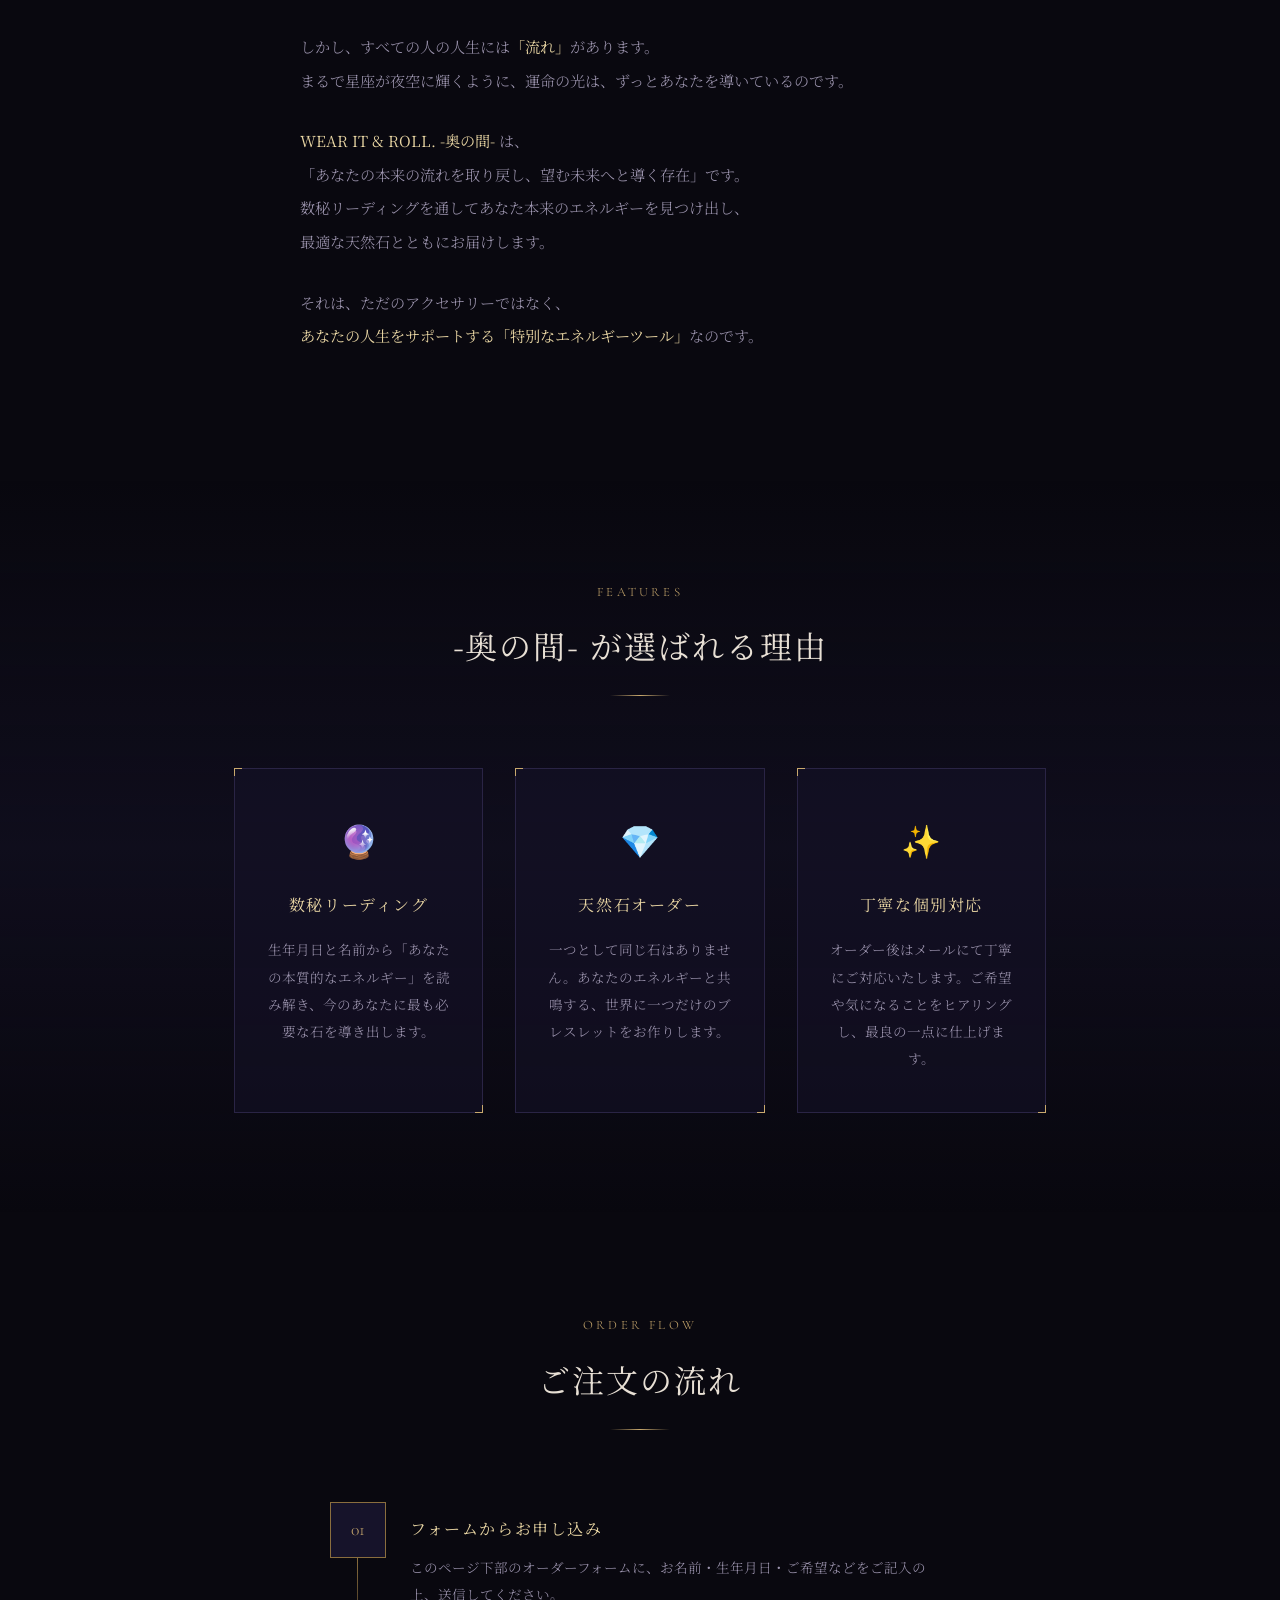
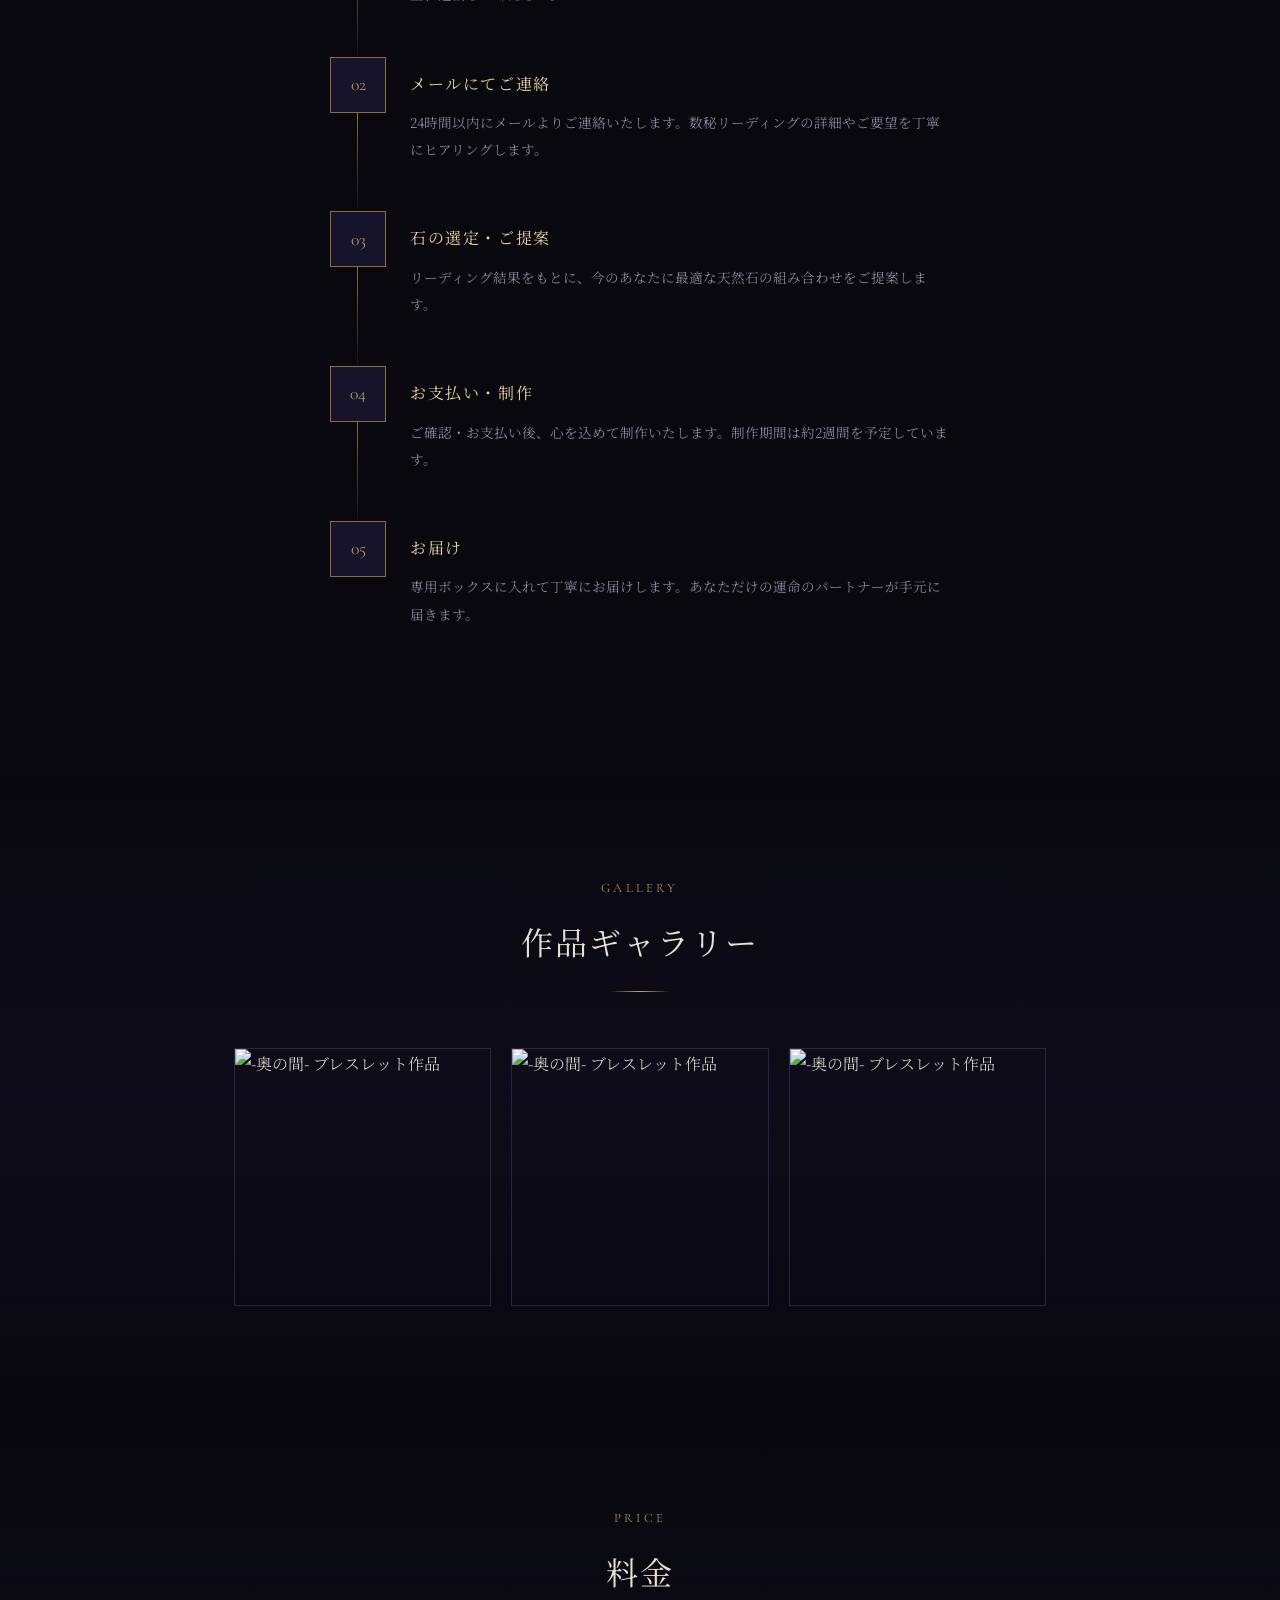
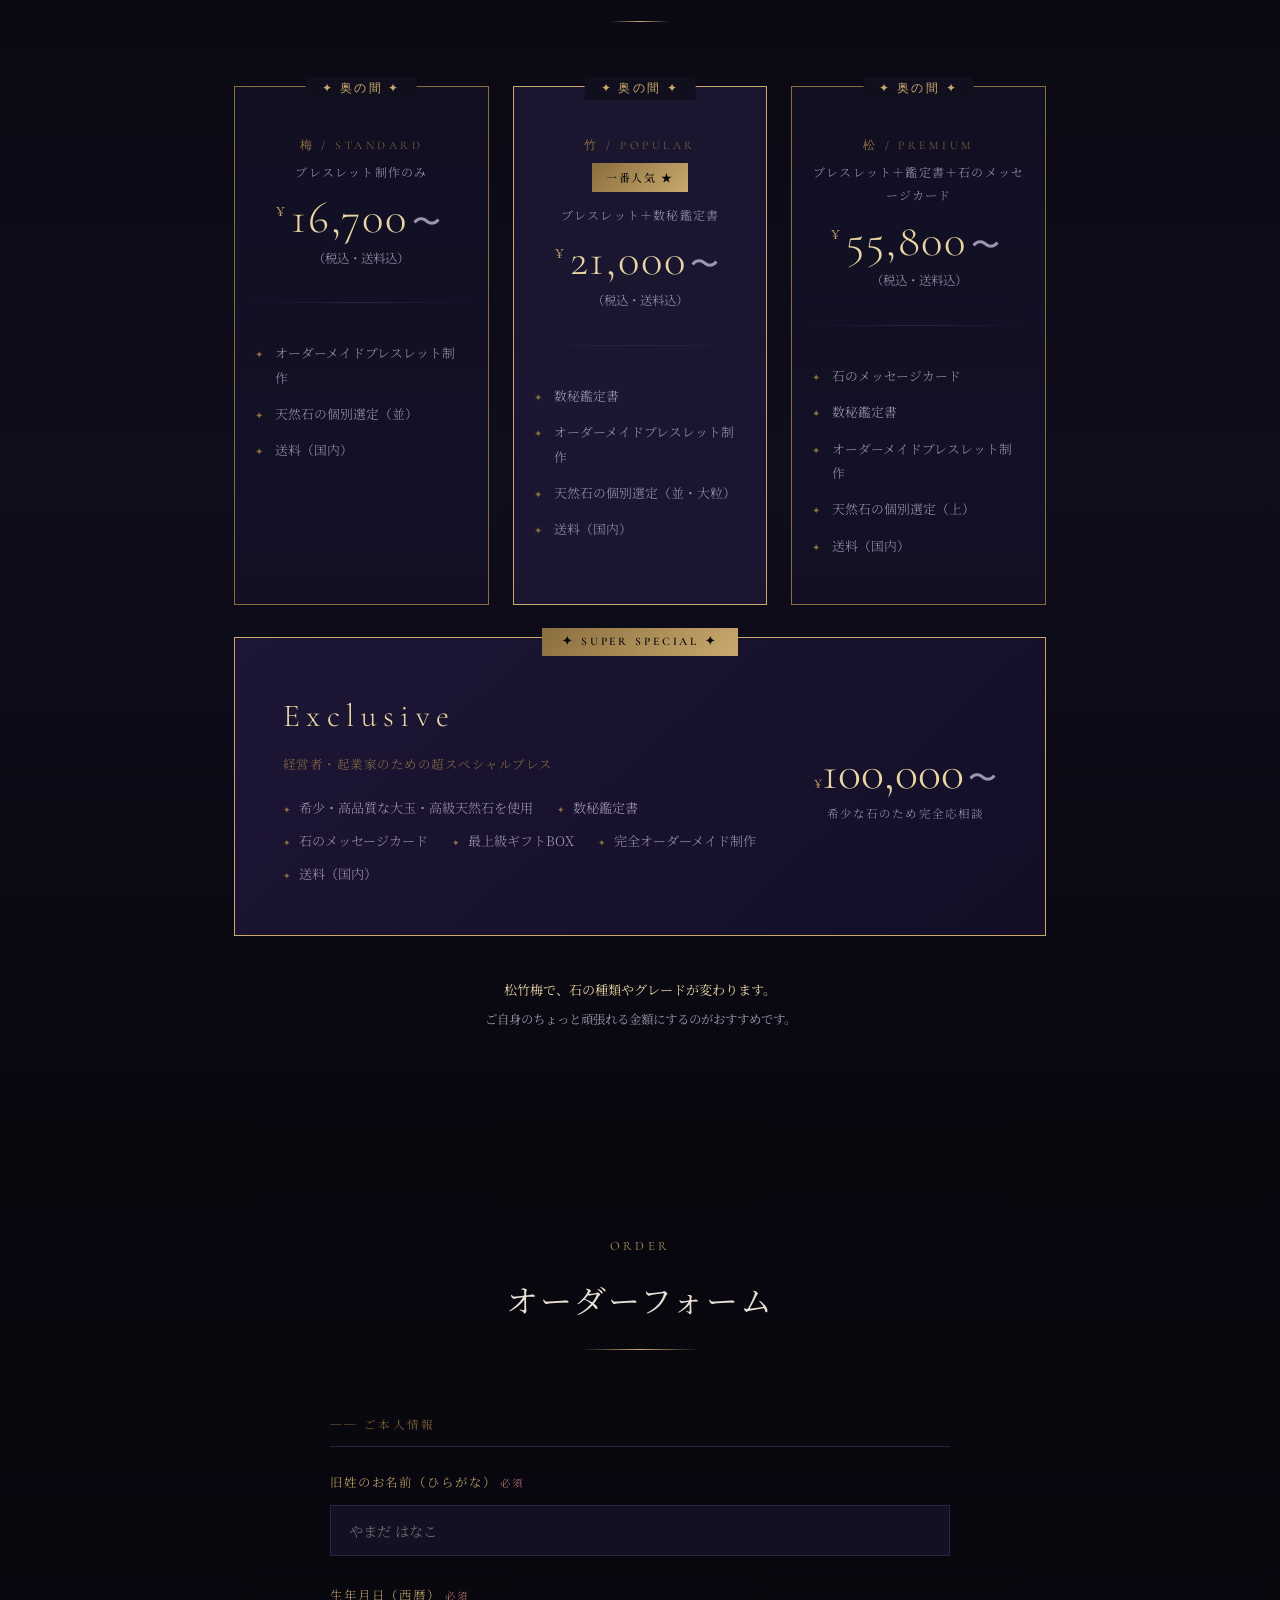
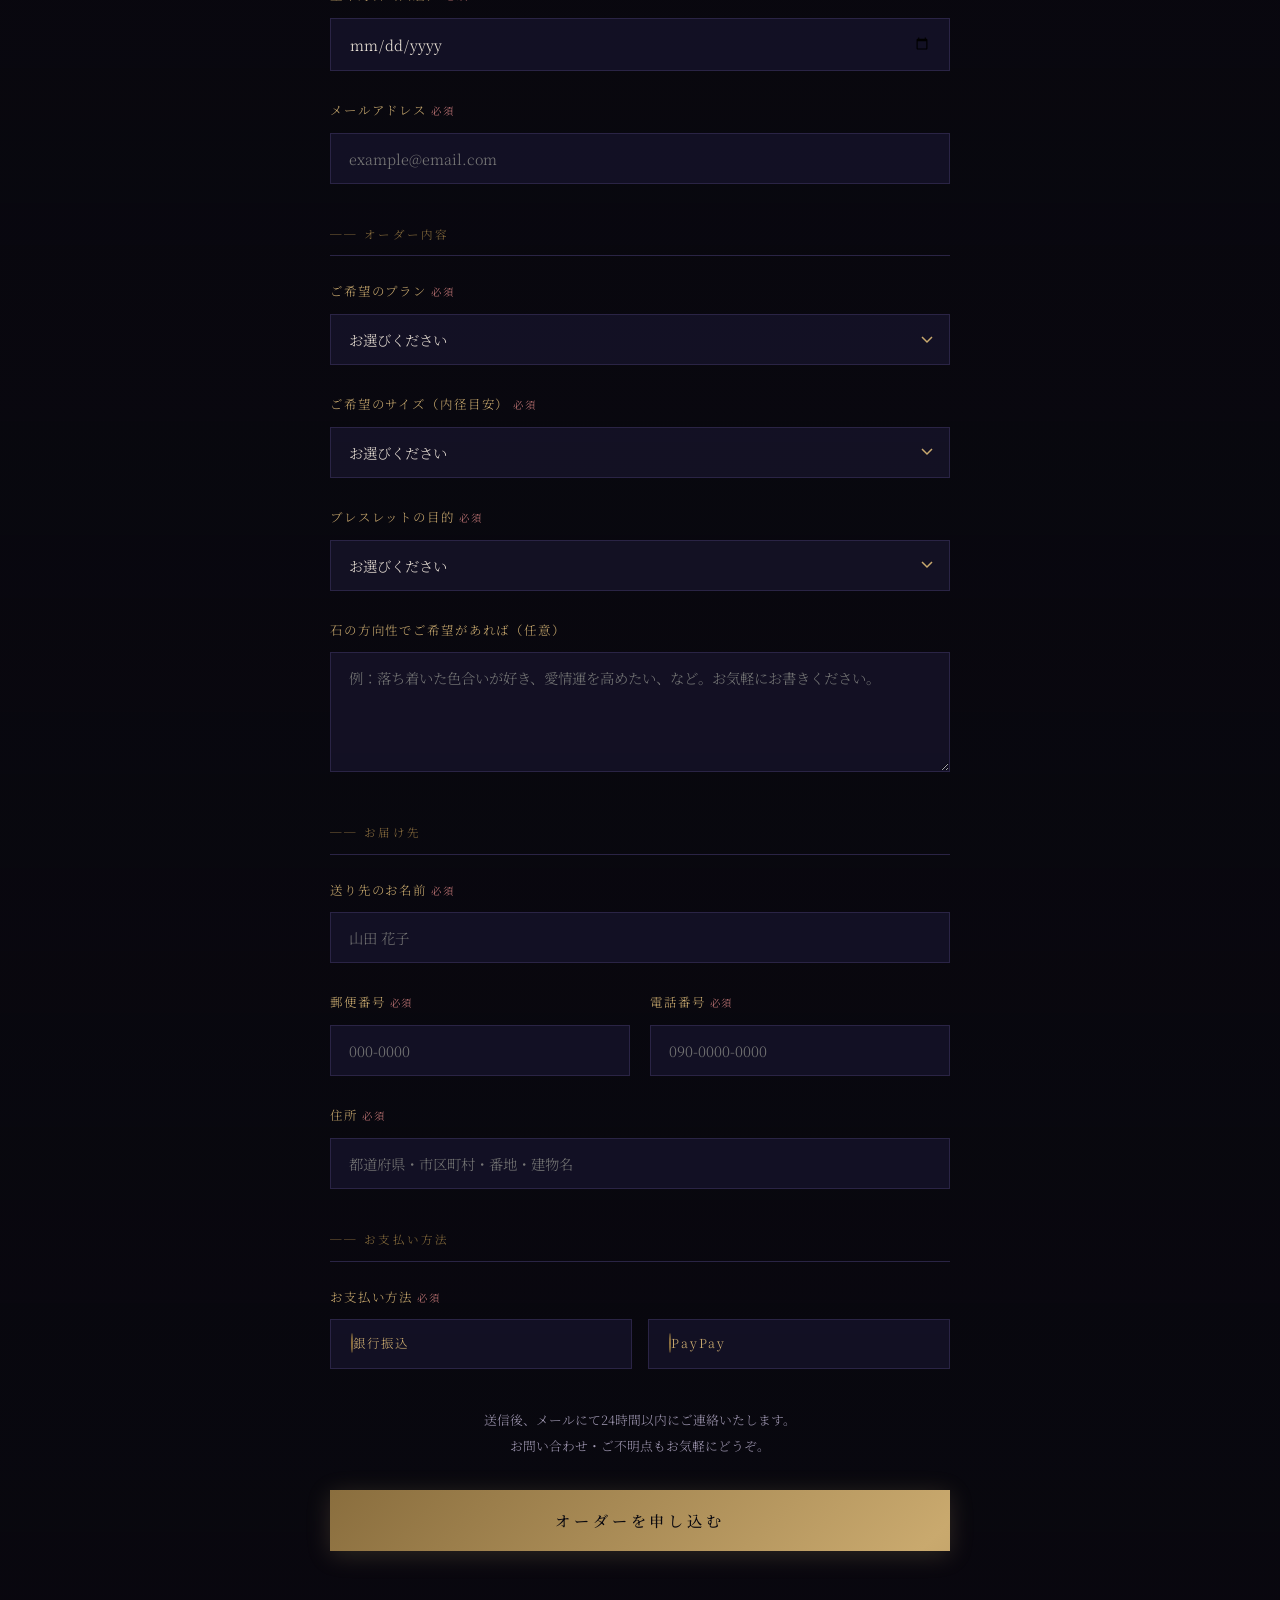
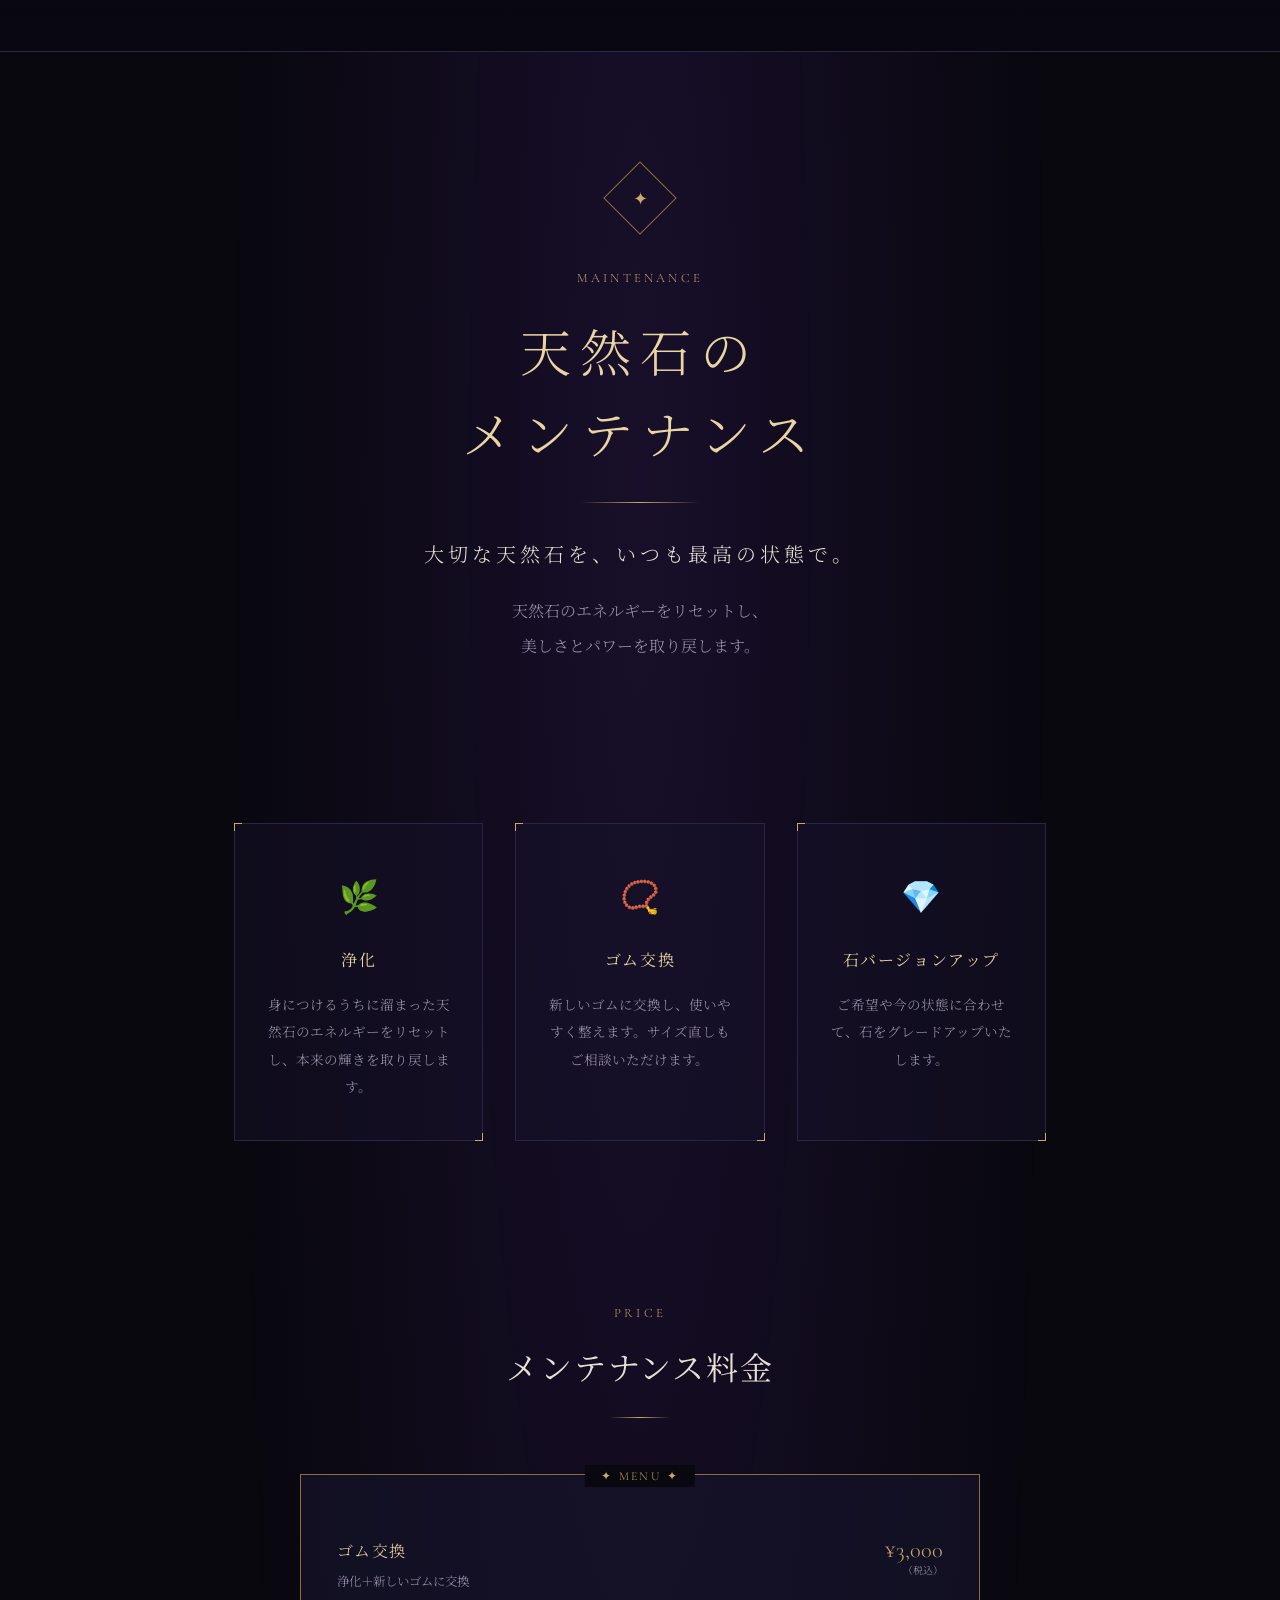
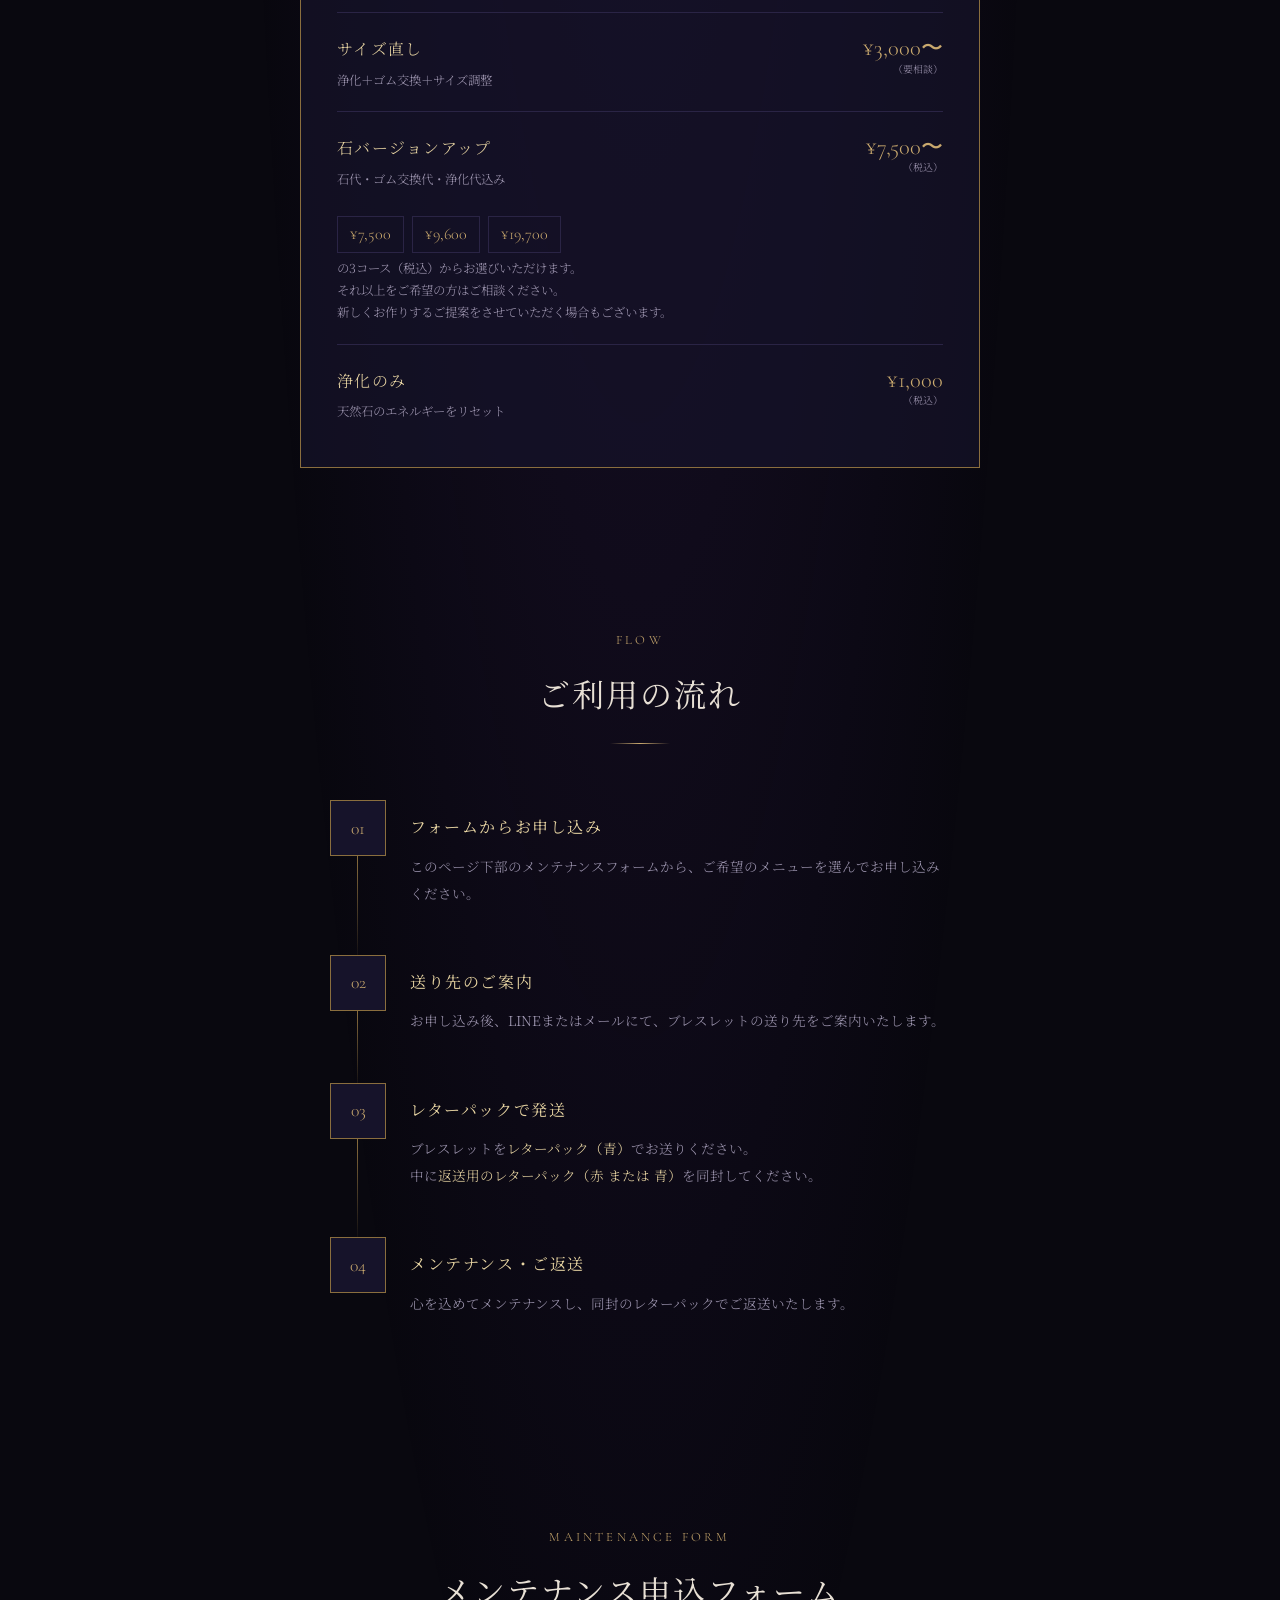
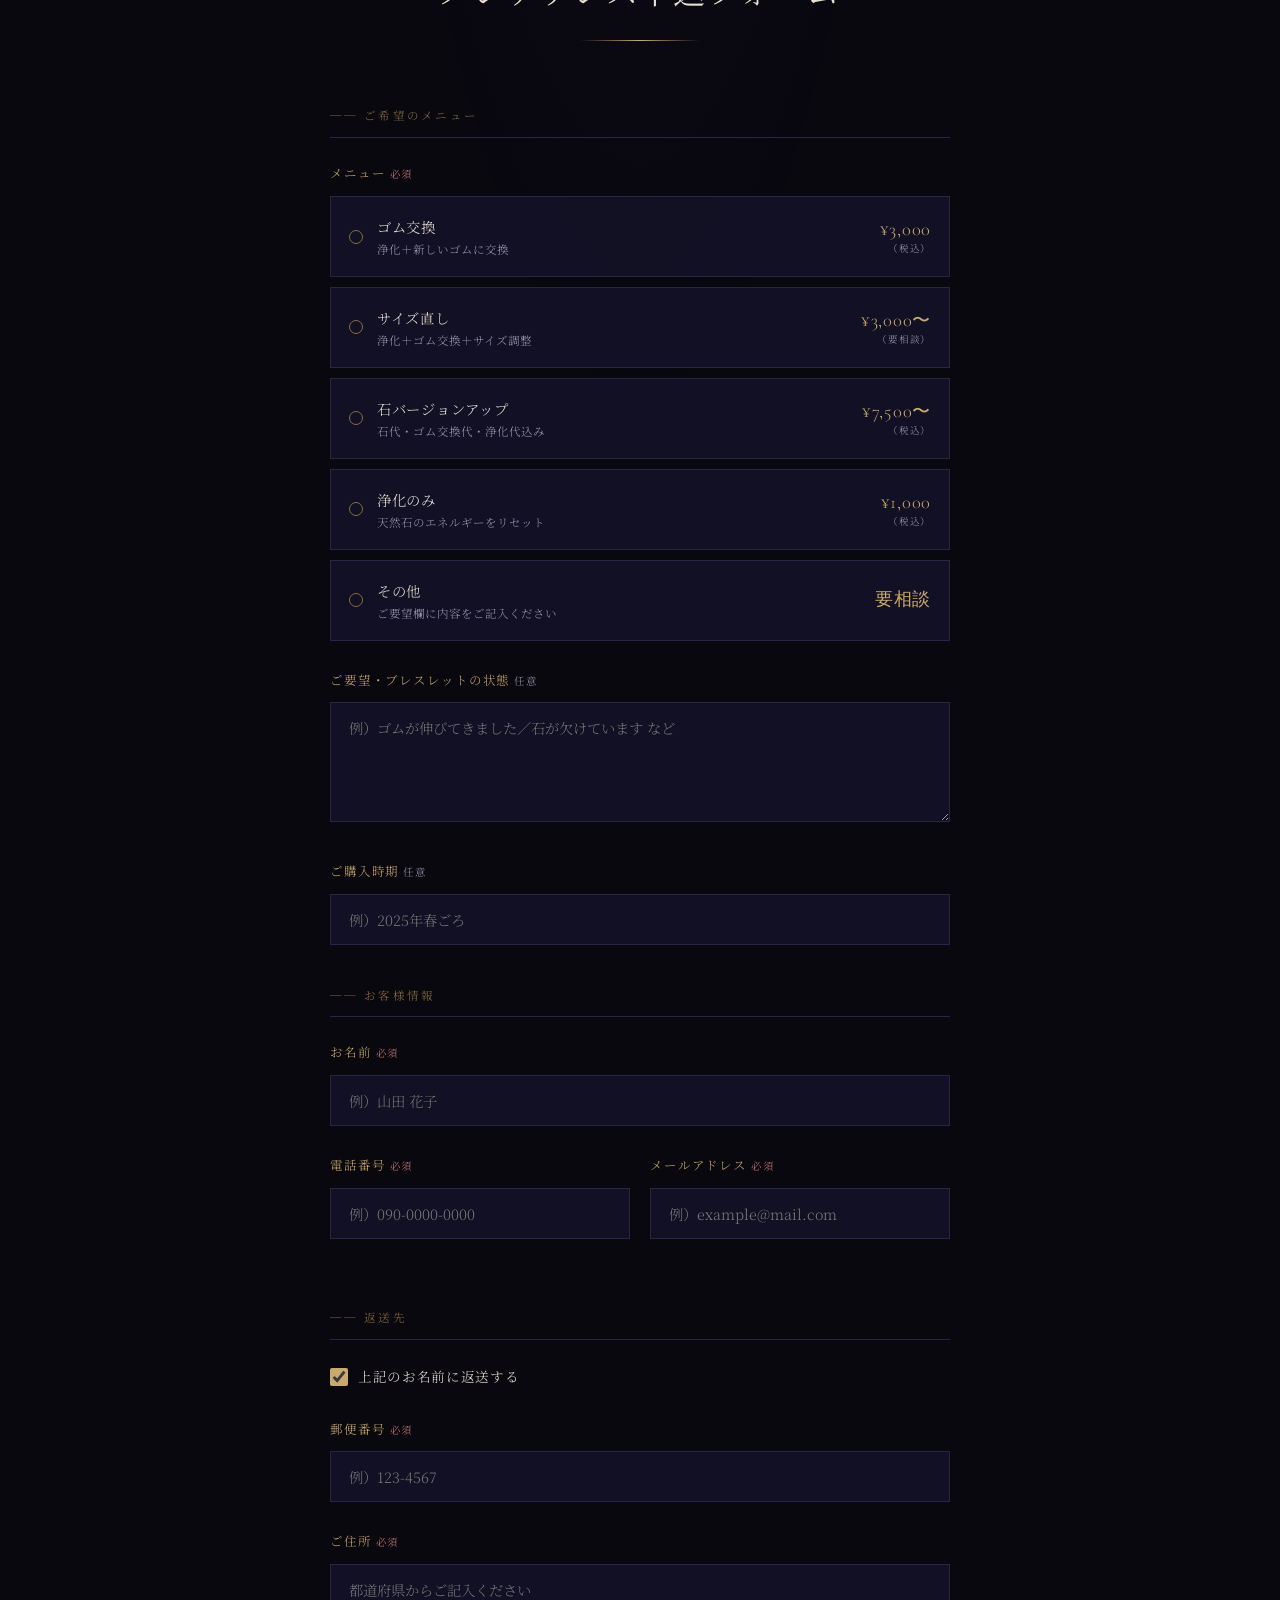
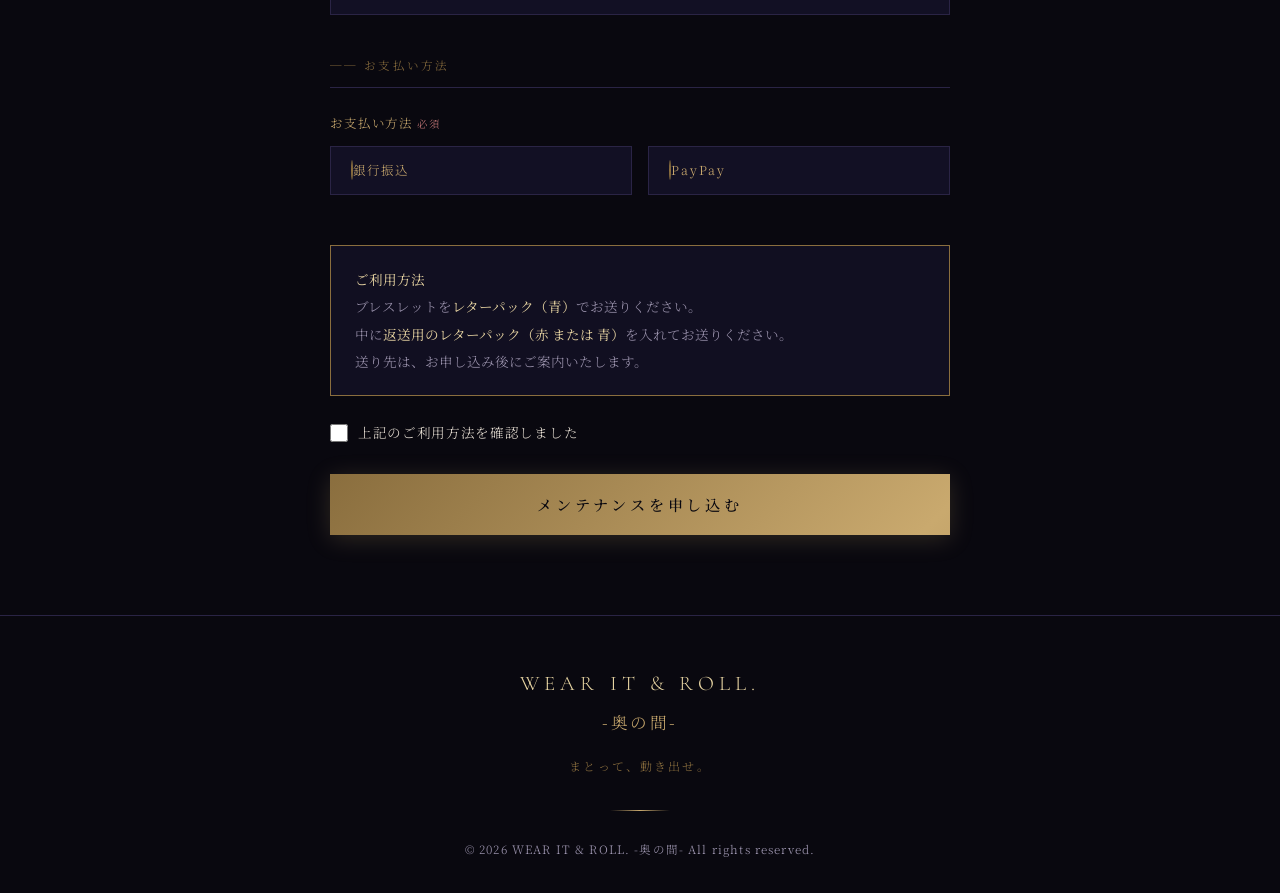
==== commit 2fe33950: "ショップ名を「WEAR IT & ROLL. -奥の間-」、キャッチコピーを「まとって、動き出せ。」に変更 Co-Authored-By: Claude Opus 5.5 <noreply@anthr" ====
--- a/maintenance.html
+++ b/maintenance.html
@@ -4,7 +4,7 @@
   <meta charset="UTF-8">
   <meta name="viewport" content="width=device-width, initial-scale=1.0">
   <meta name="robots" content="noindex">
-  <title>天然石のメンテナンス｜DON'T WISH. WEAR IT＆ roll.-奥の間-</title>
+  <title>天然石のメンテナンス｜WEAR IT &amp; ROLL. -奥の間-</title>
   <!-- メンテナンス申込はトップページに統合しました -->
   <meta http-equiv="refresh" content="0; url=./#maintenance-form">
   <script>location.replace('./#maintenance-form');</script>
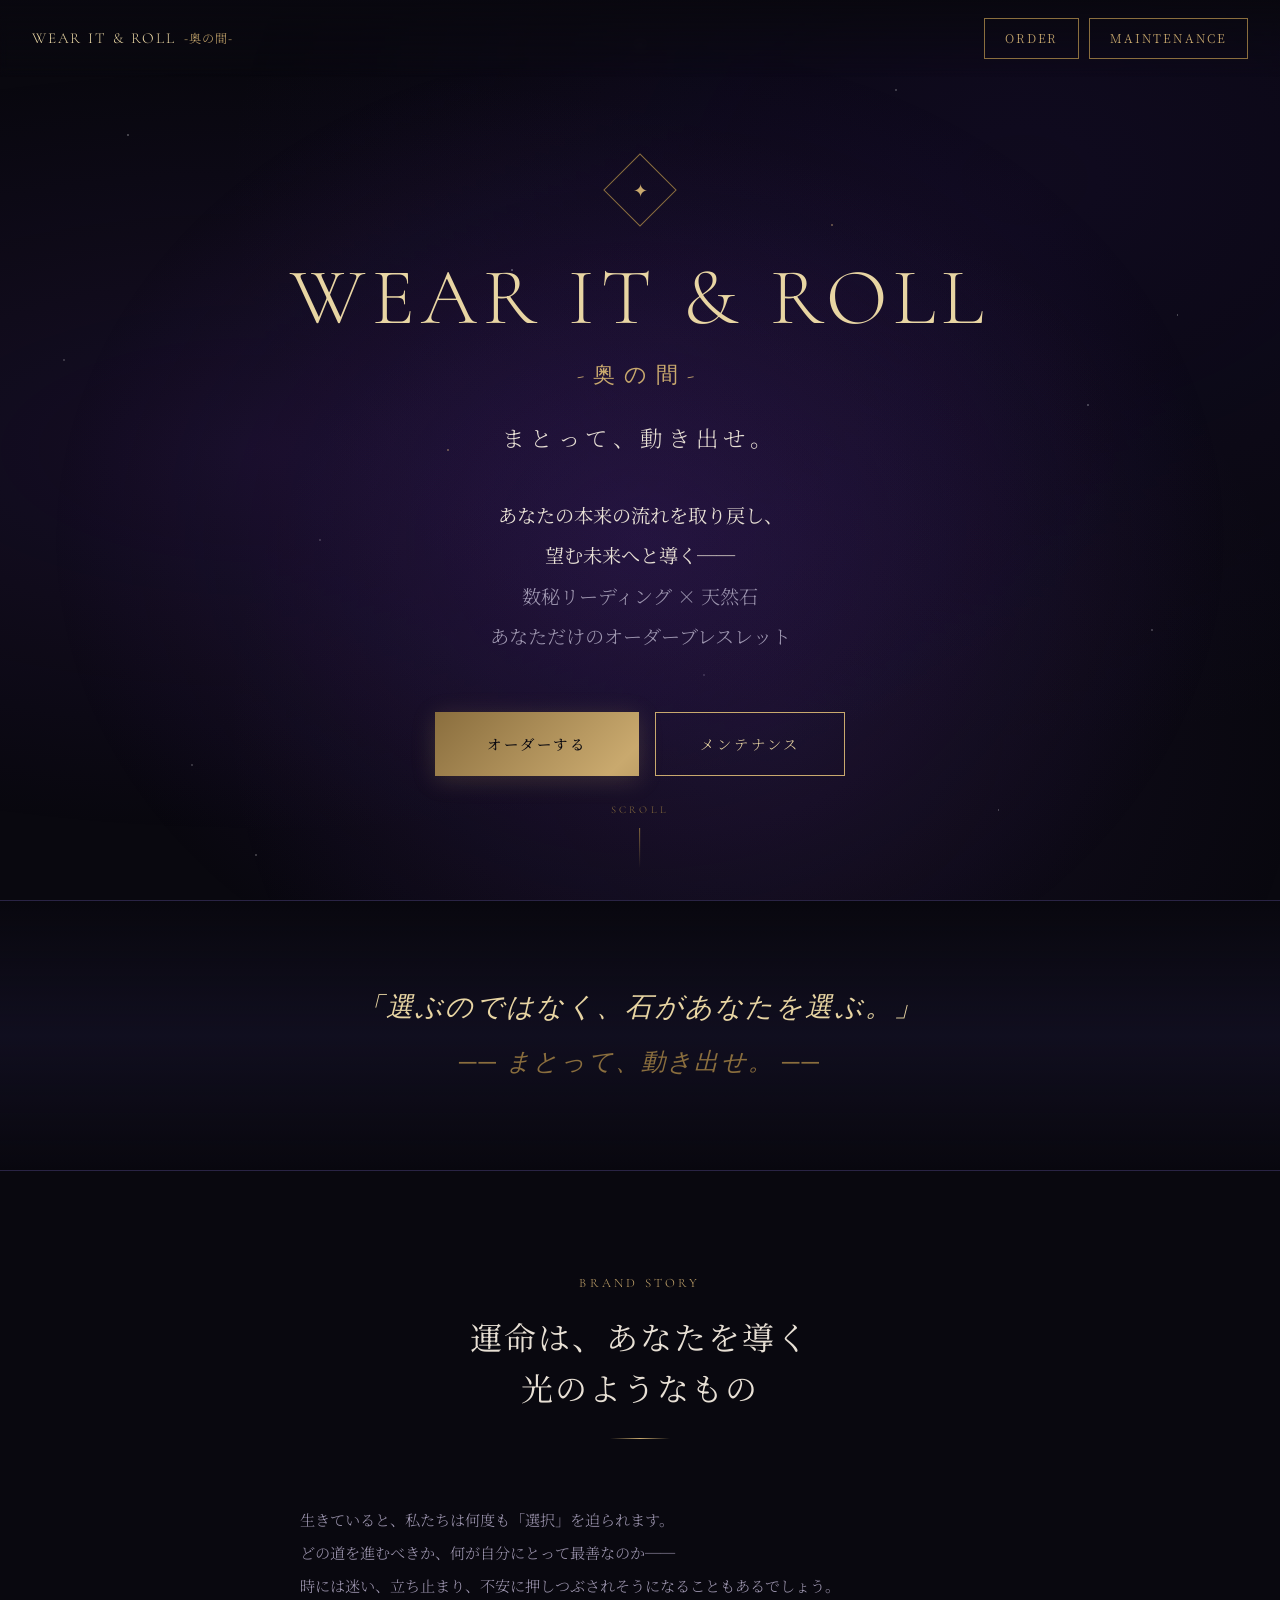
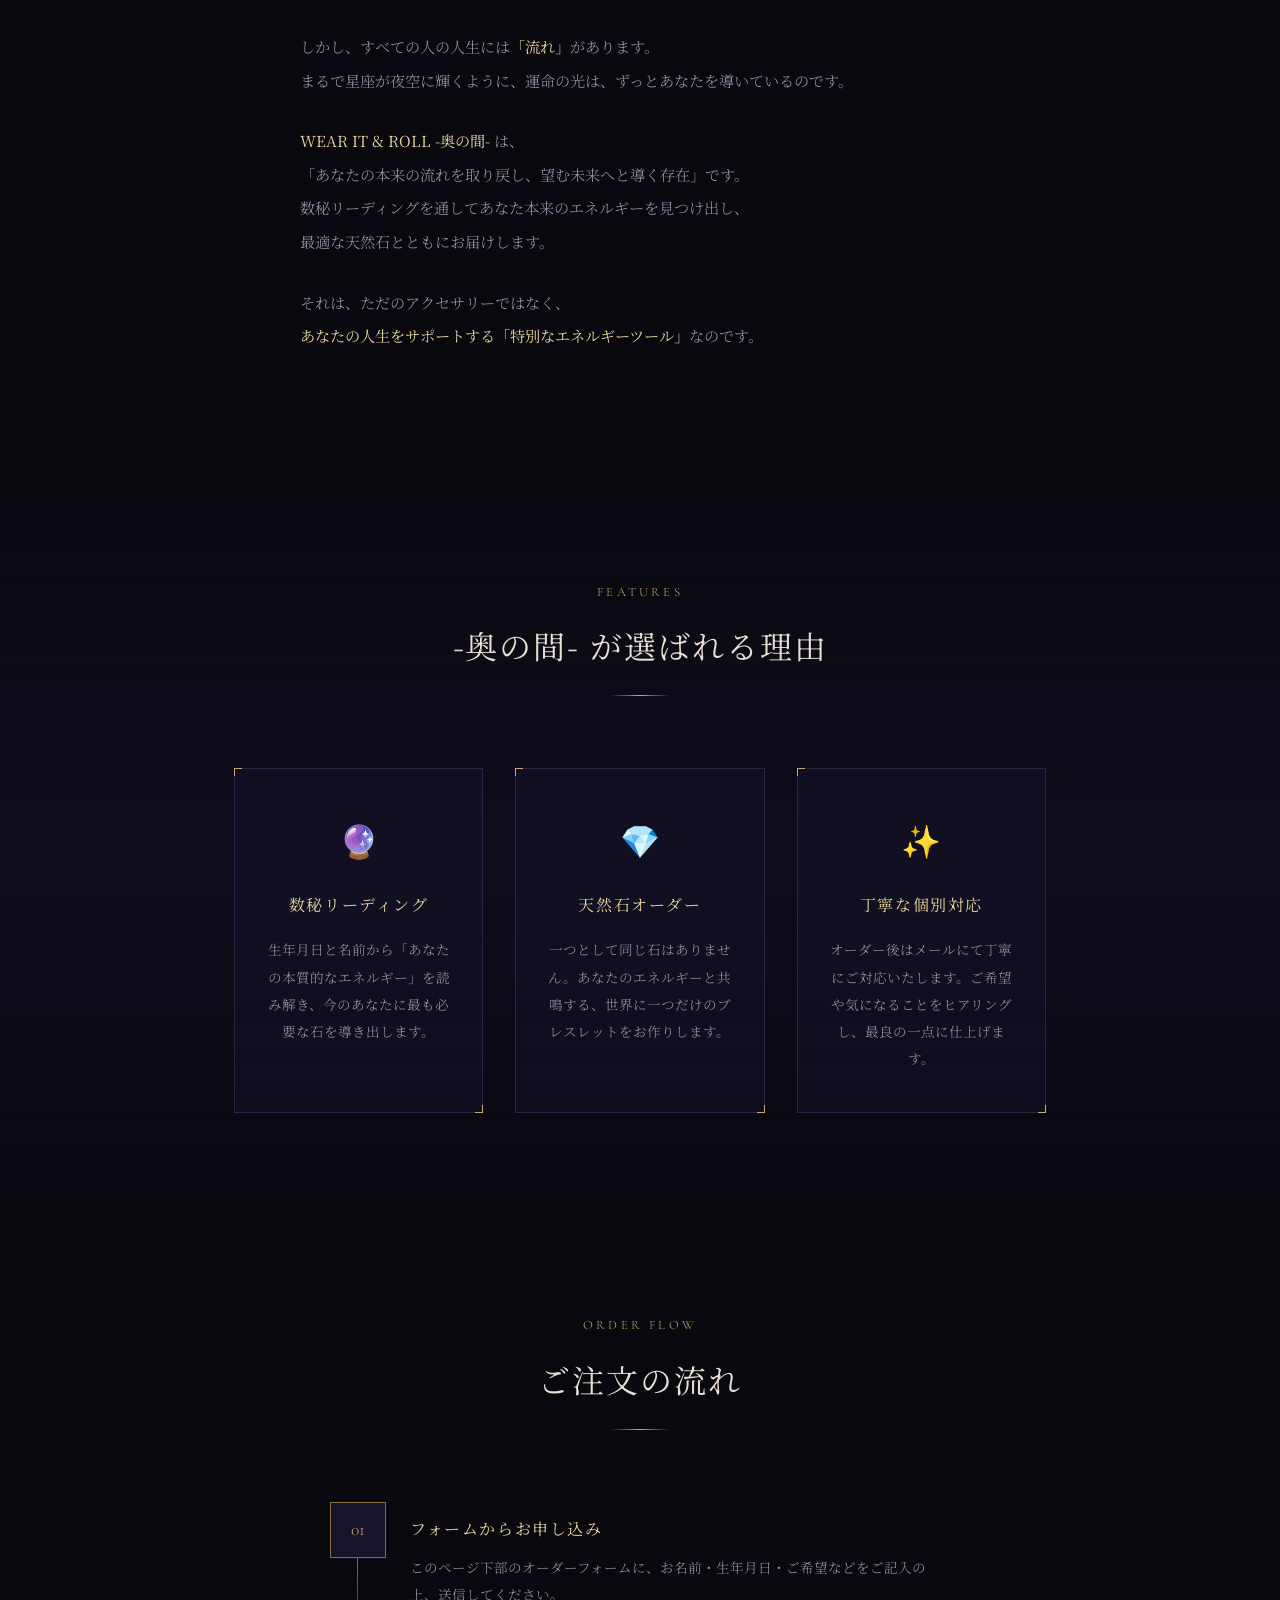
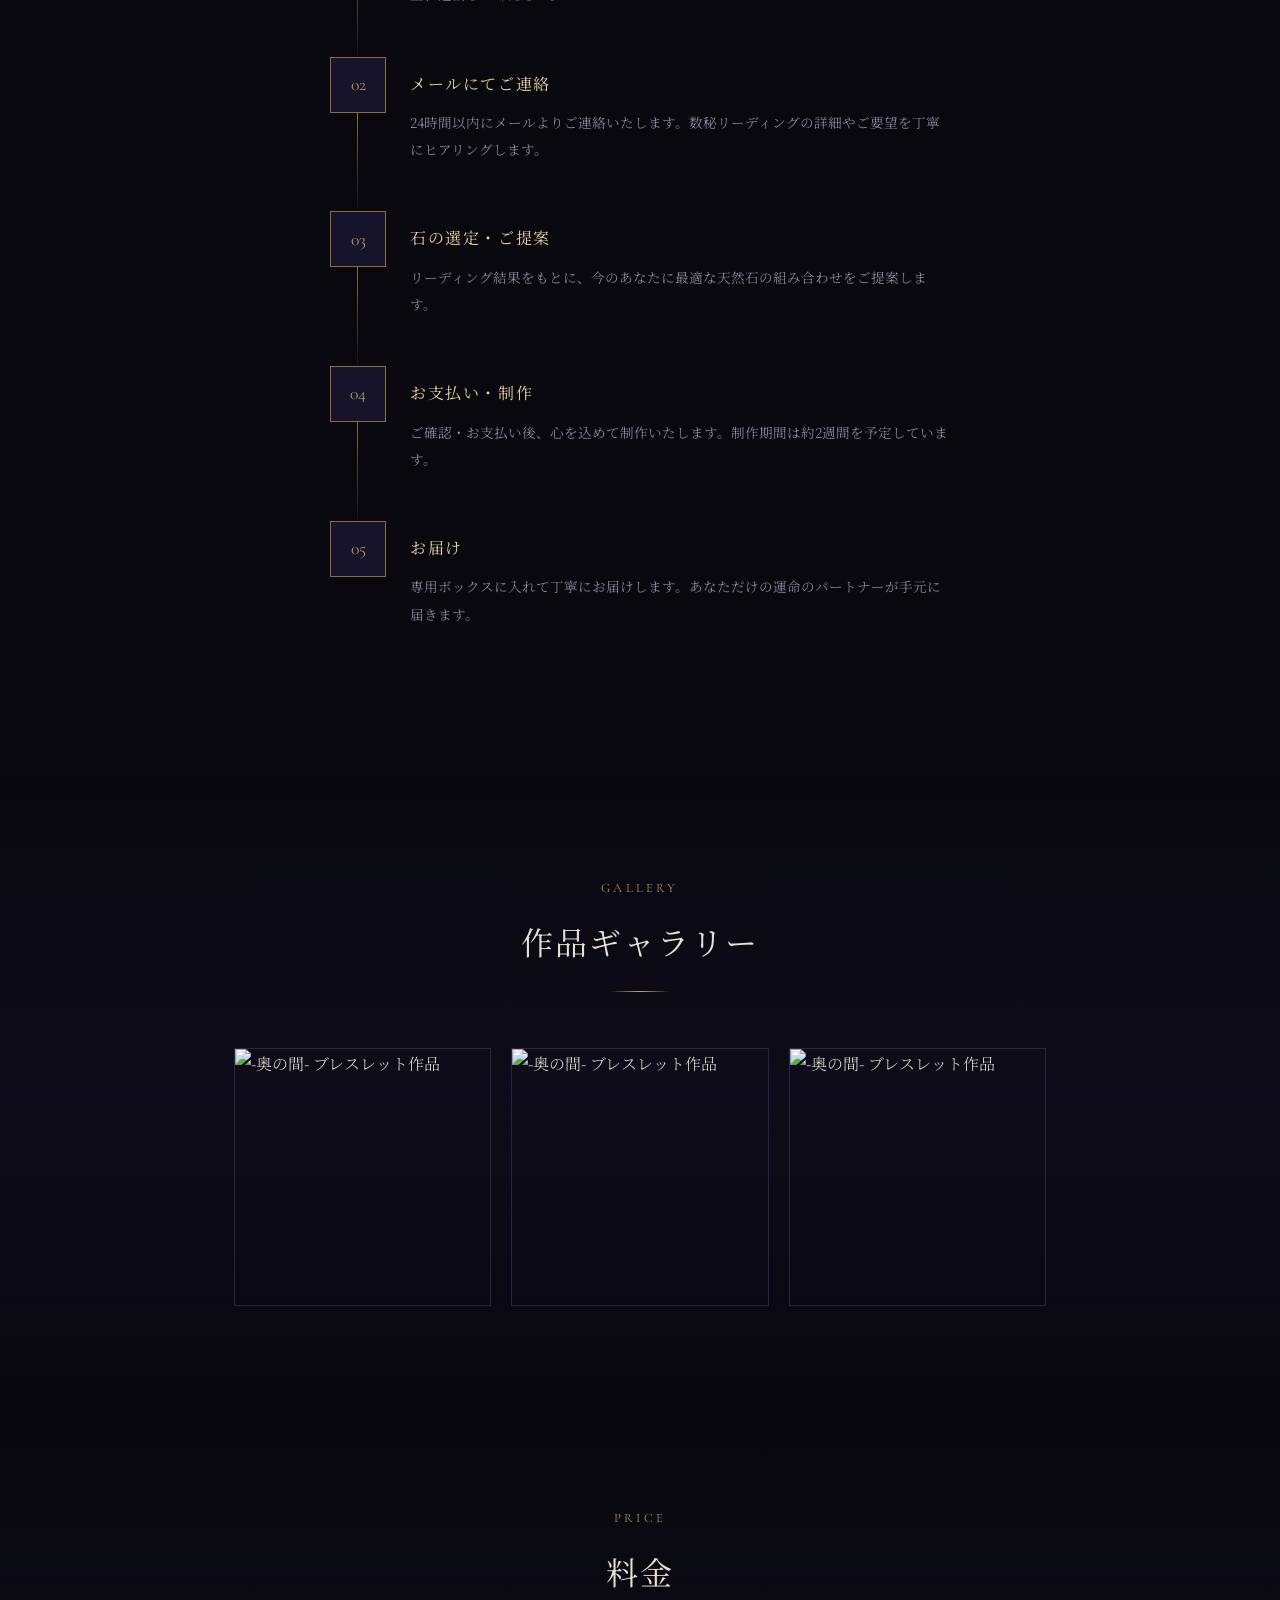
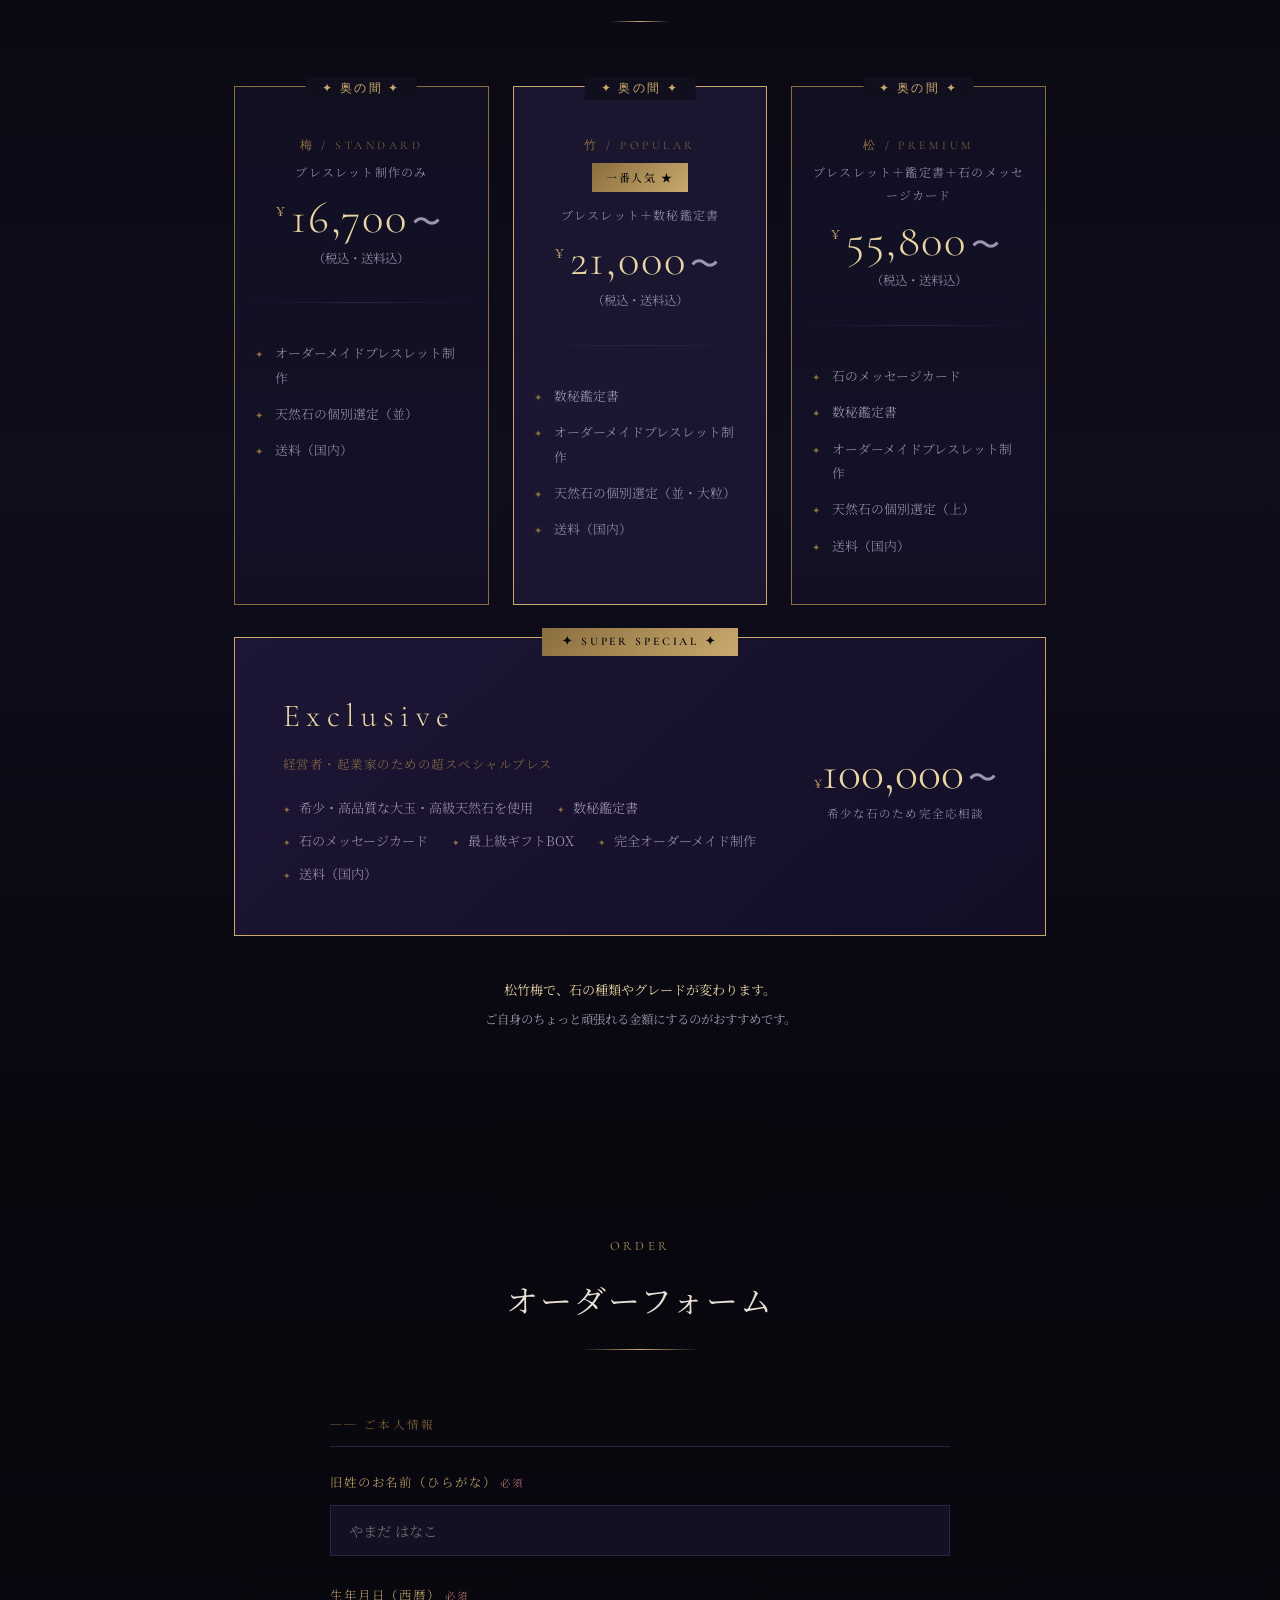
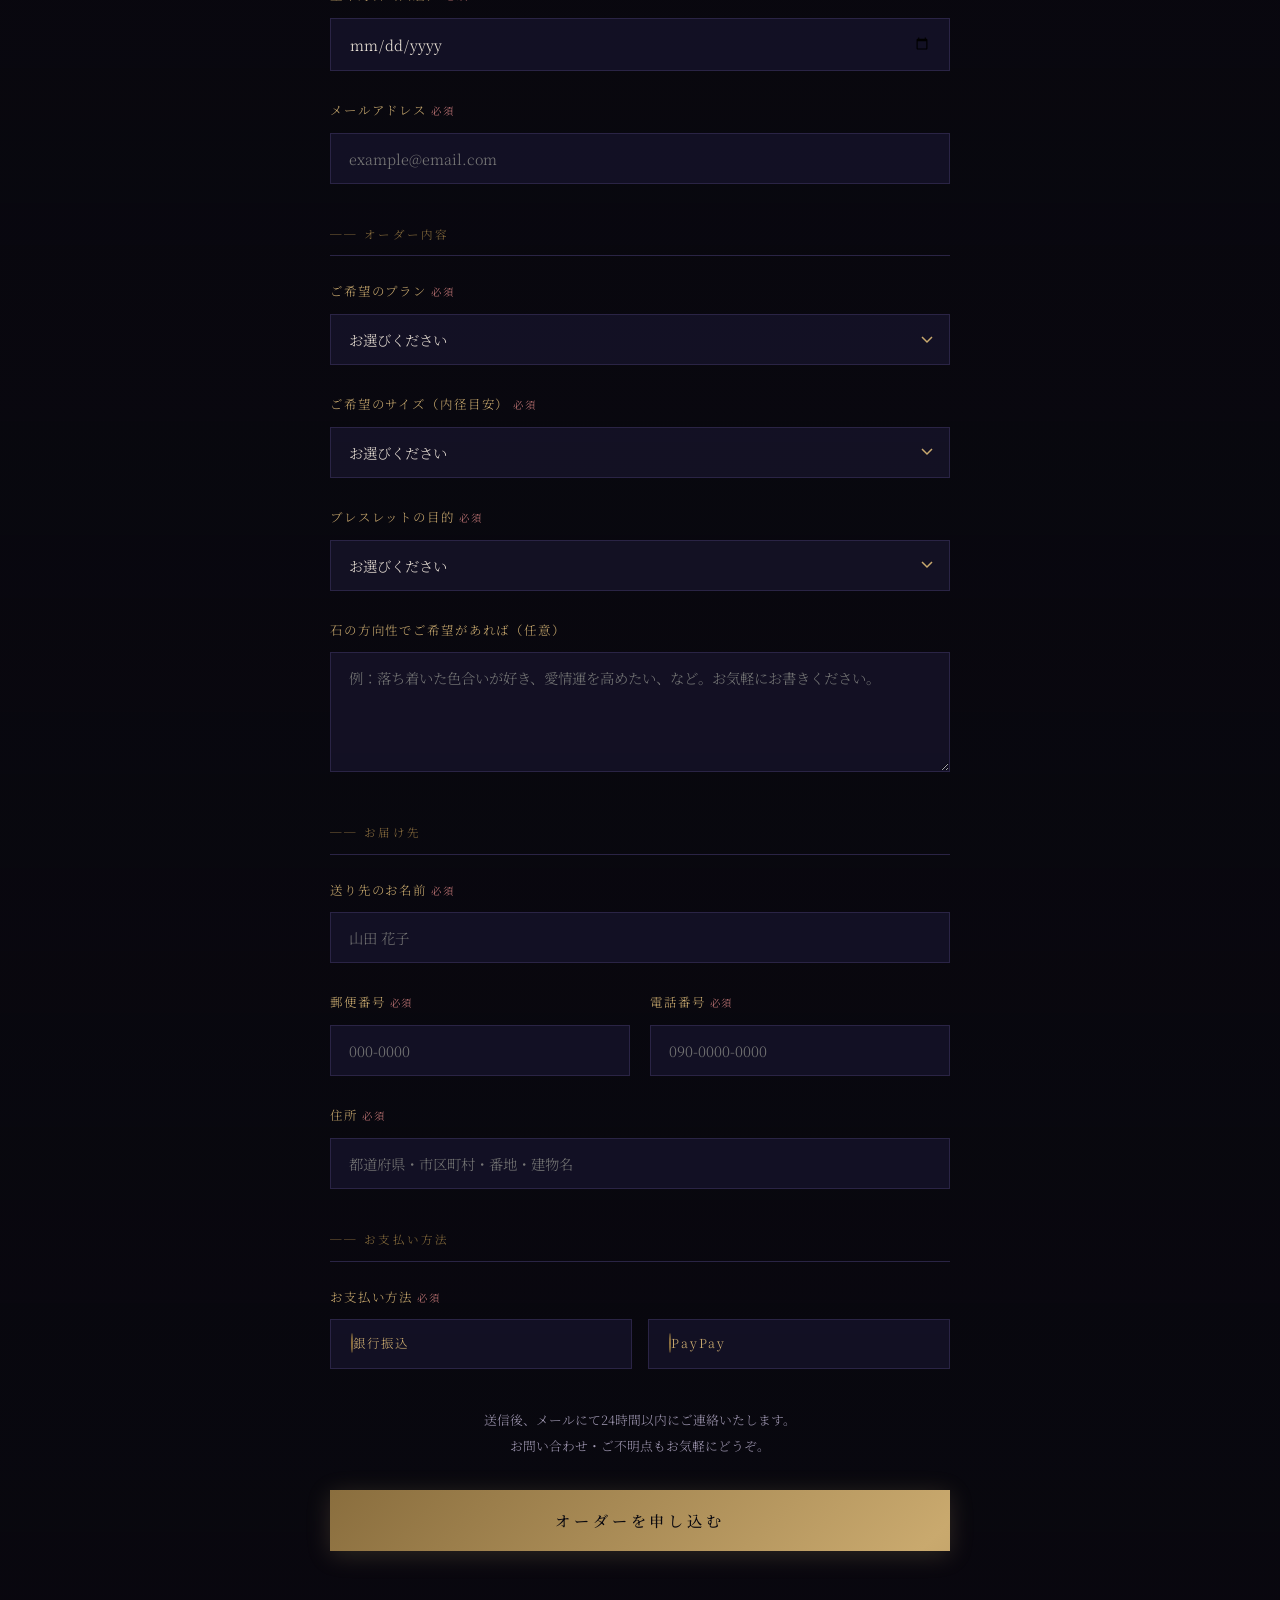
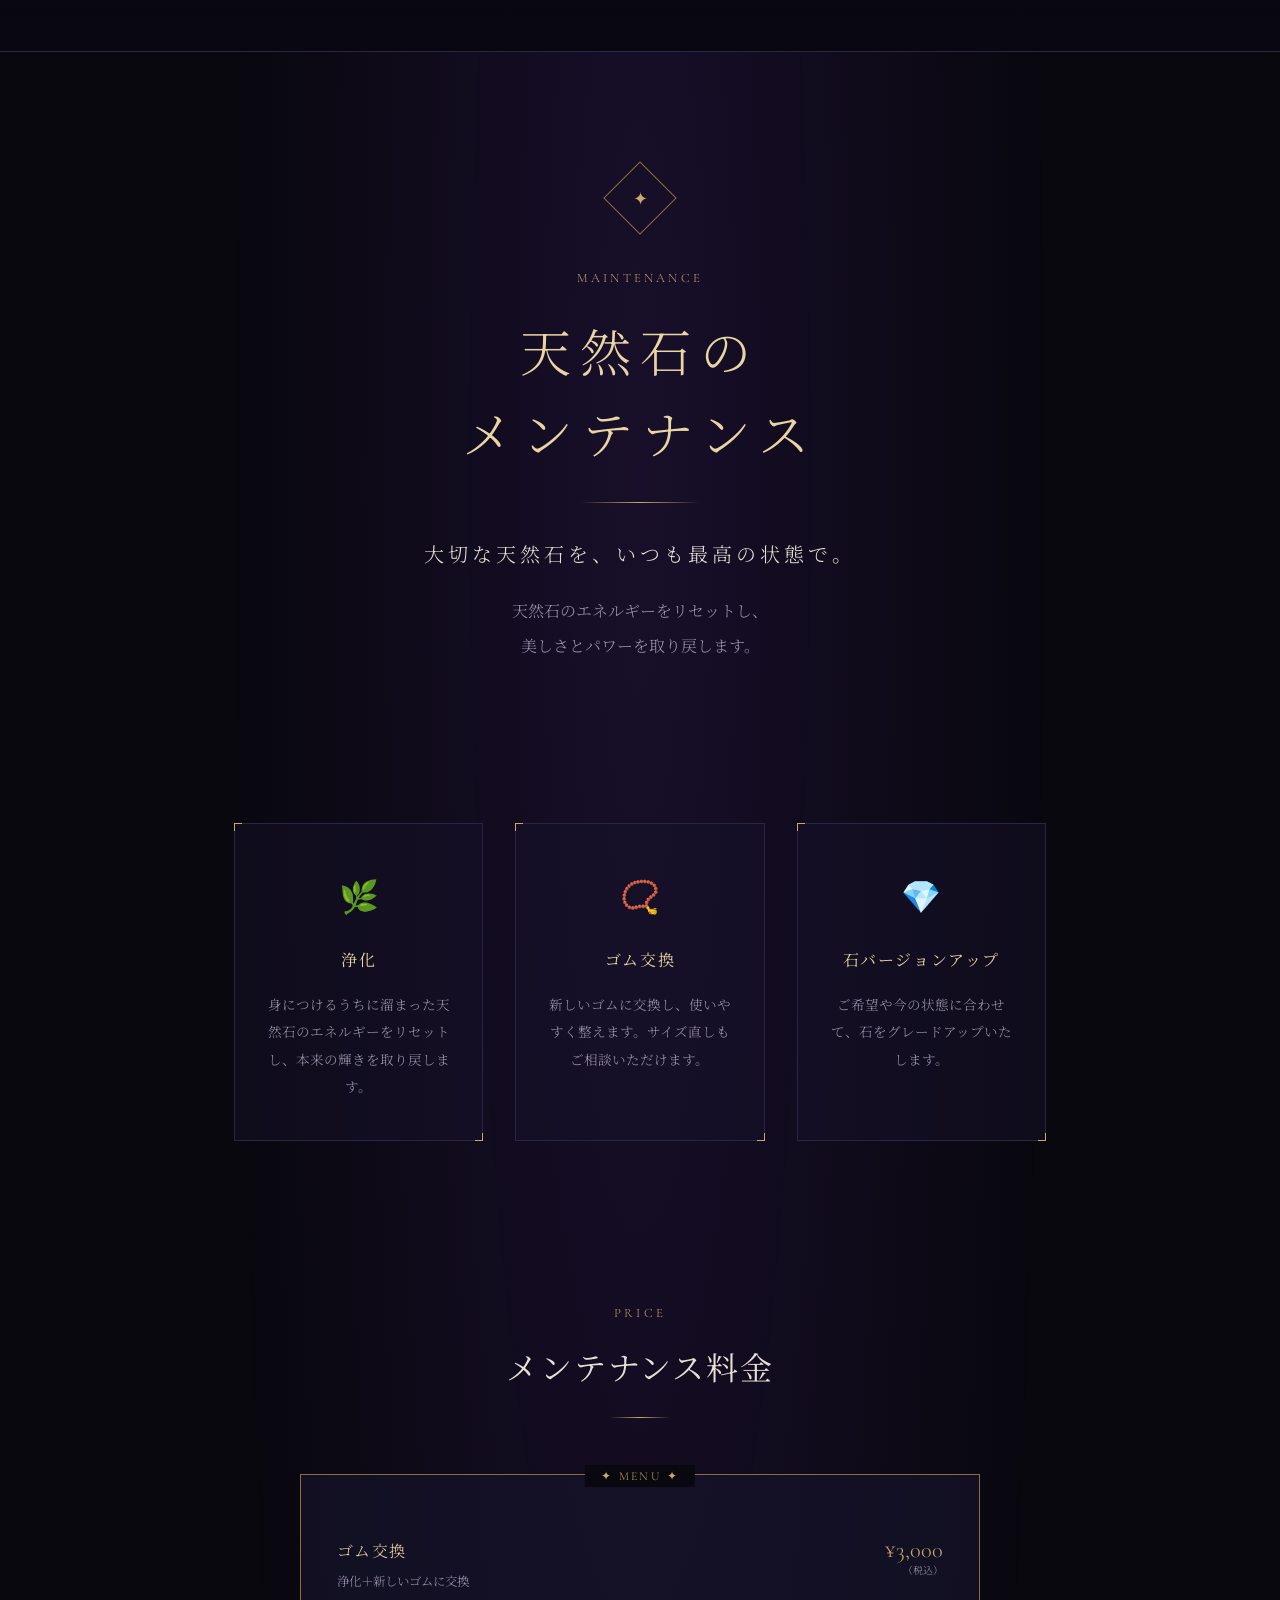
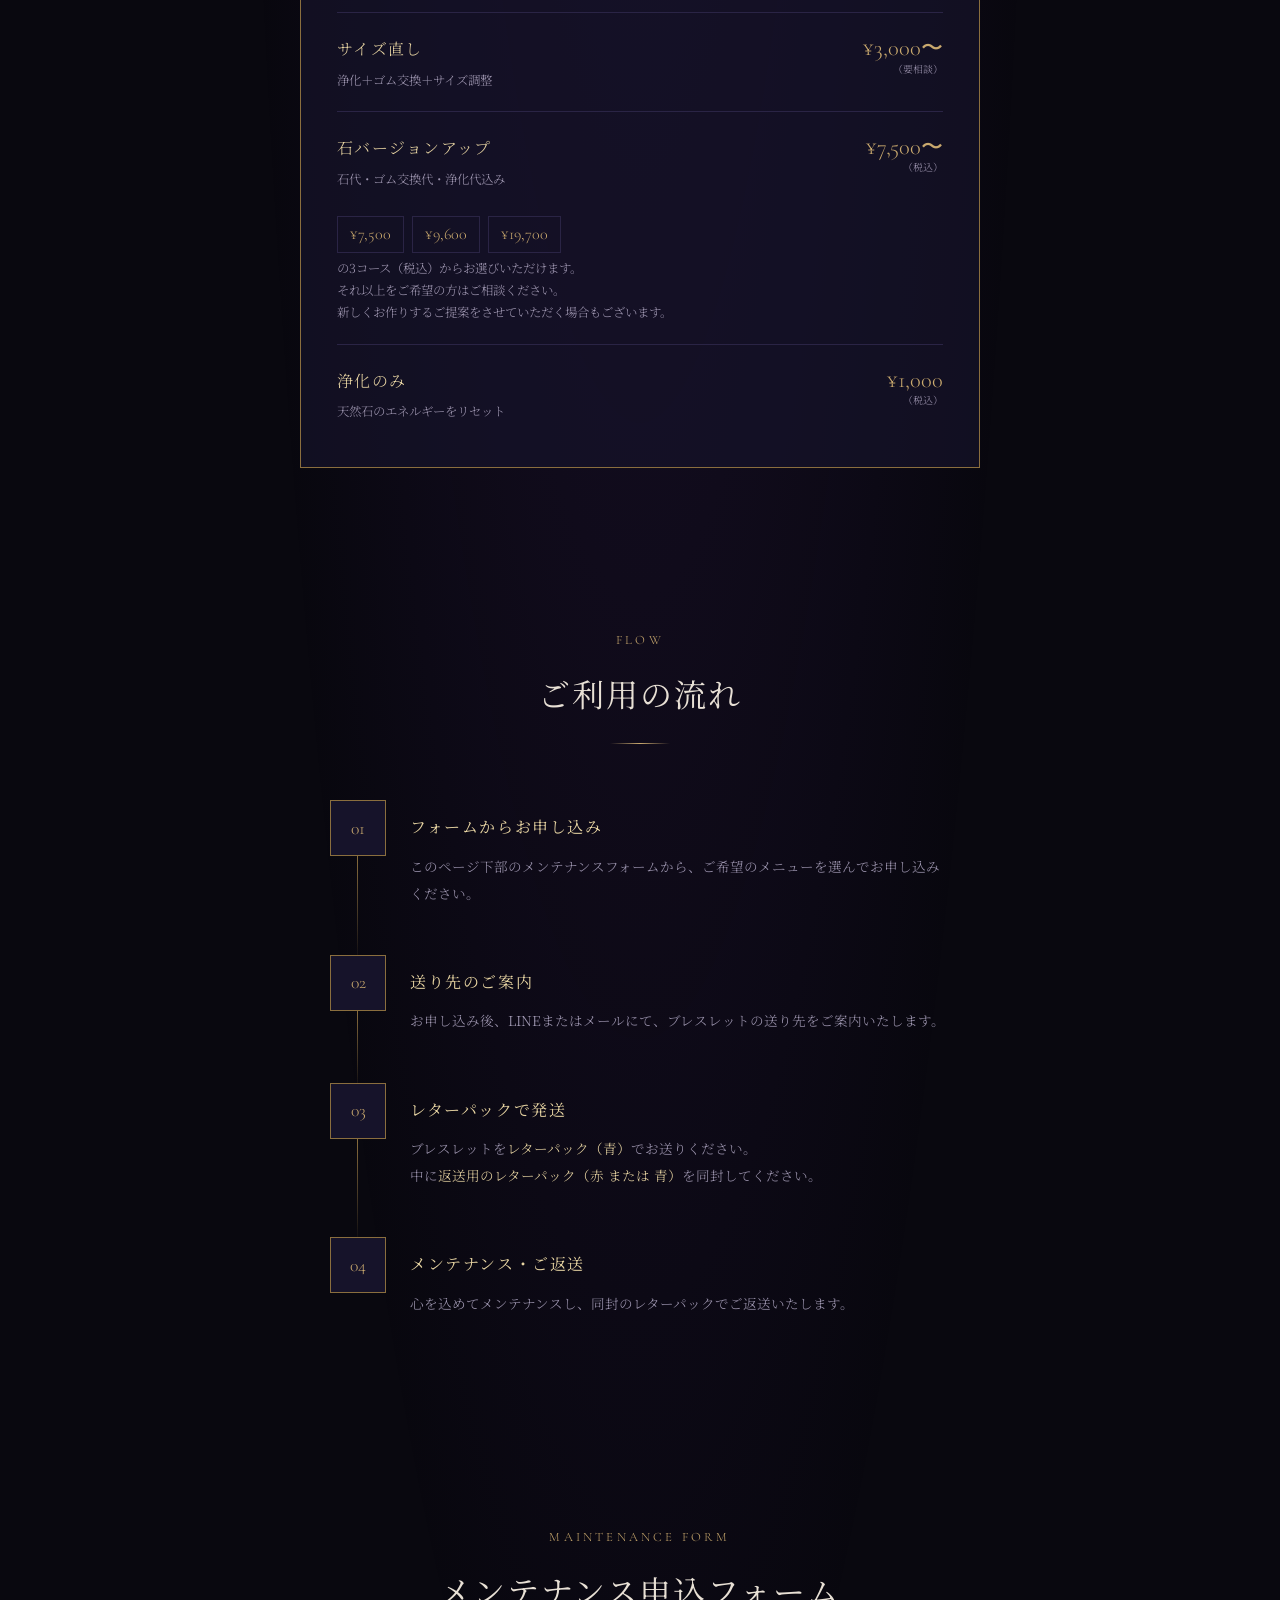
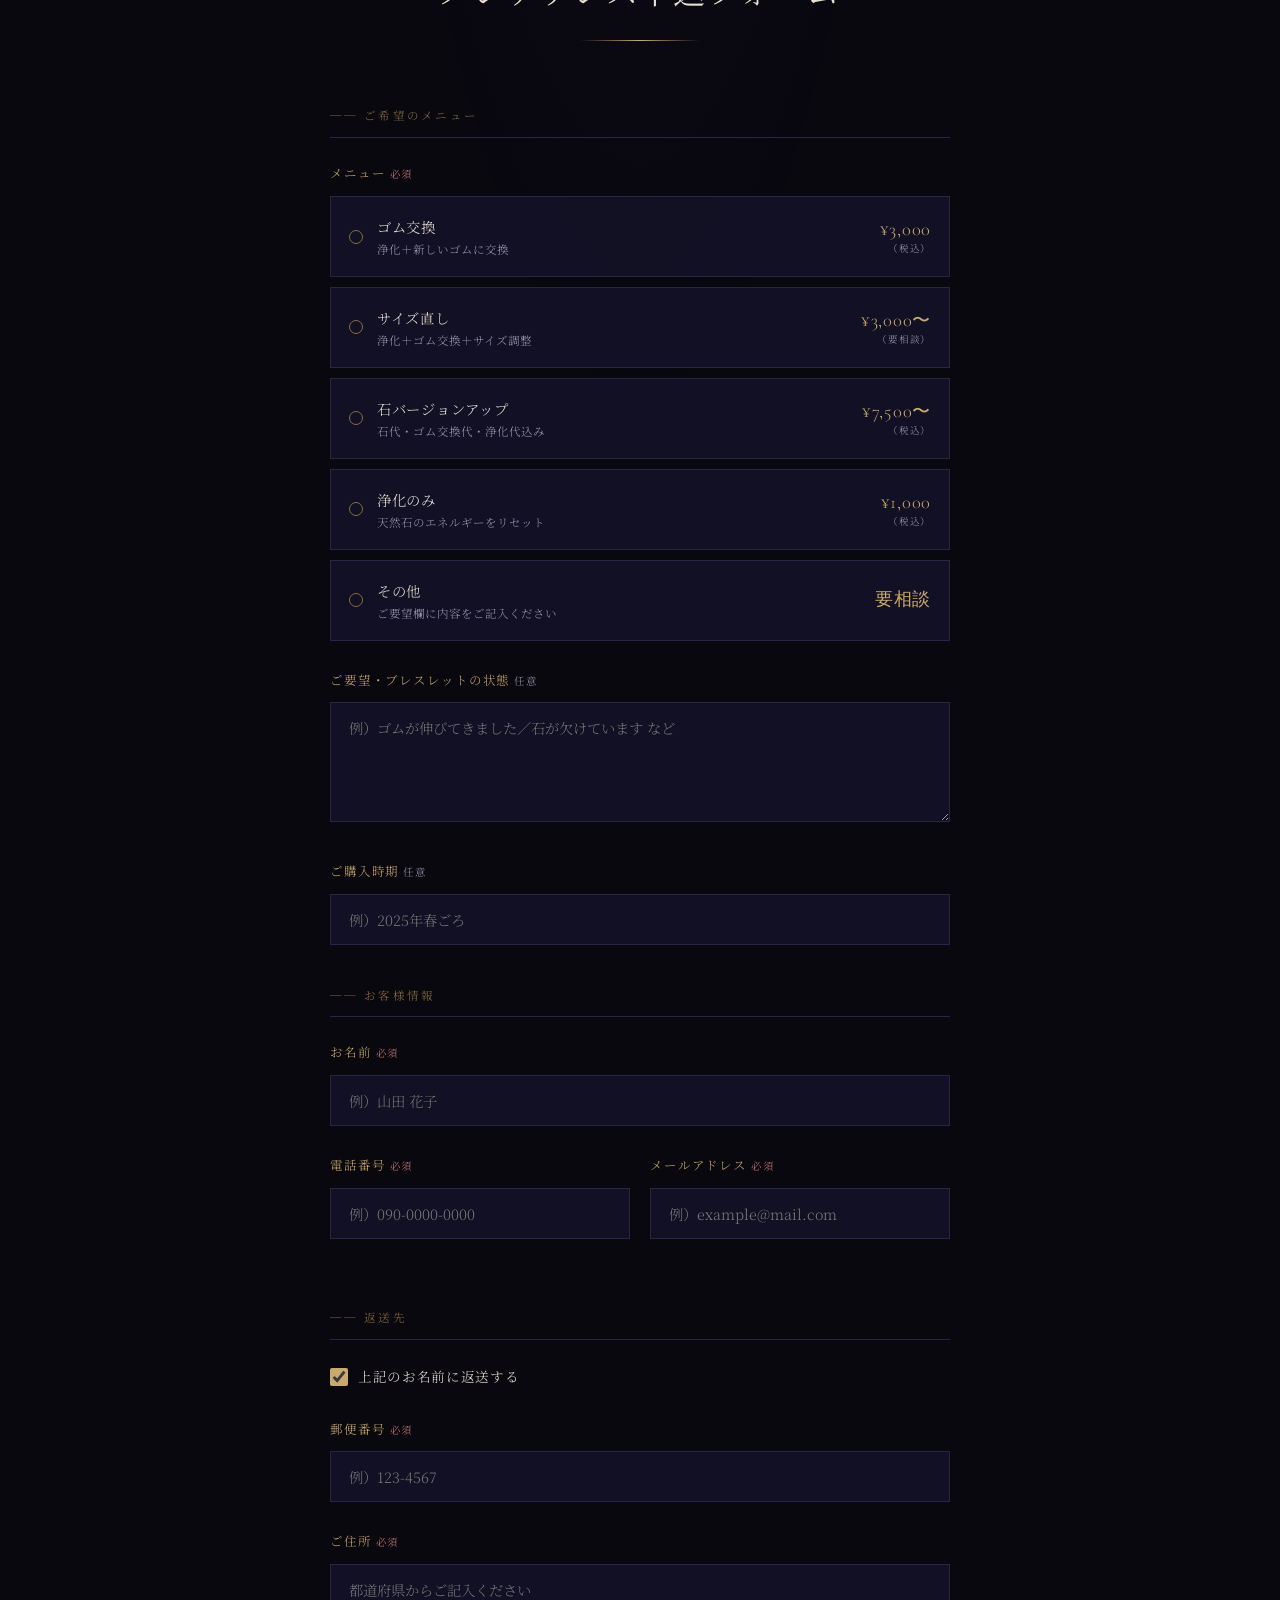
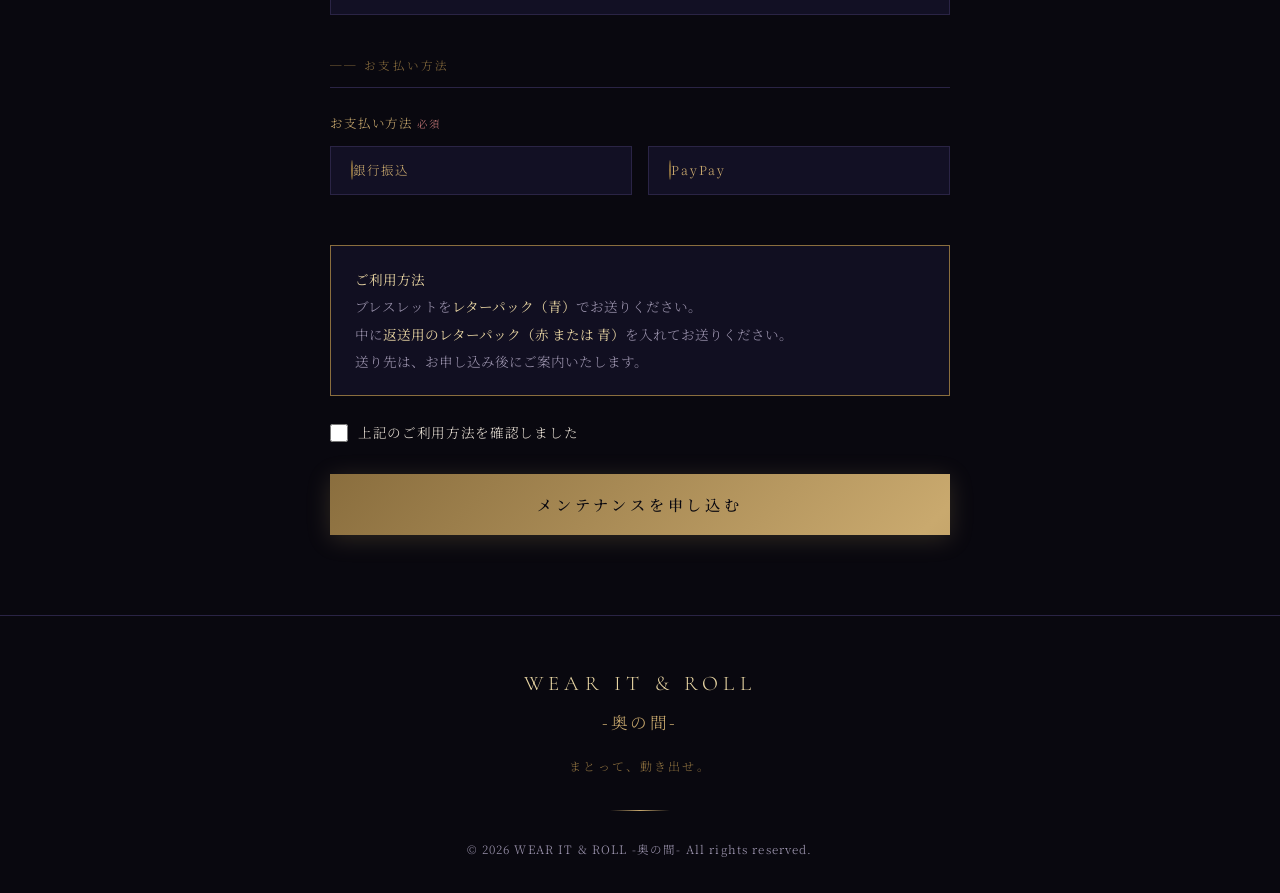
==== commit e6ee8cb6: "ショップ名のピリオドを削除、友だち追加先を新しい公式LINEに、URLを wear-it-and-roll-oku に - 「WEAR IT & ROLL. -奥の間-」→「WEAR IT & ROL" ====
--- a/maintenance.html
+++ b/maintenance.html
@@ -4,7 +4,7 @@
   <meta charset="UTF-8">
   <meta name="viewport" content="width=device-width, initial-scale=1.0">
   <meta name="robots" content="noindex">
-  <title>天然石のメンテナンス｜WEAR IT &amp; ROLL. -奥の間-</title>
+  <title>天然石のメンテナンス｜WEAR IT &amp; ROLL -奥の間-</title>
   <!-- メンテナンス申込はトップページに統合しました -->
   <meta http-equiv="refresh" content="0; url=./#maintenance-form">
   <script>location.replace('./#maintenance-form');</script>
